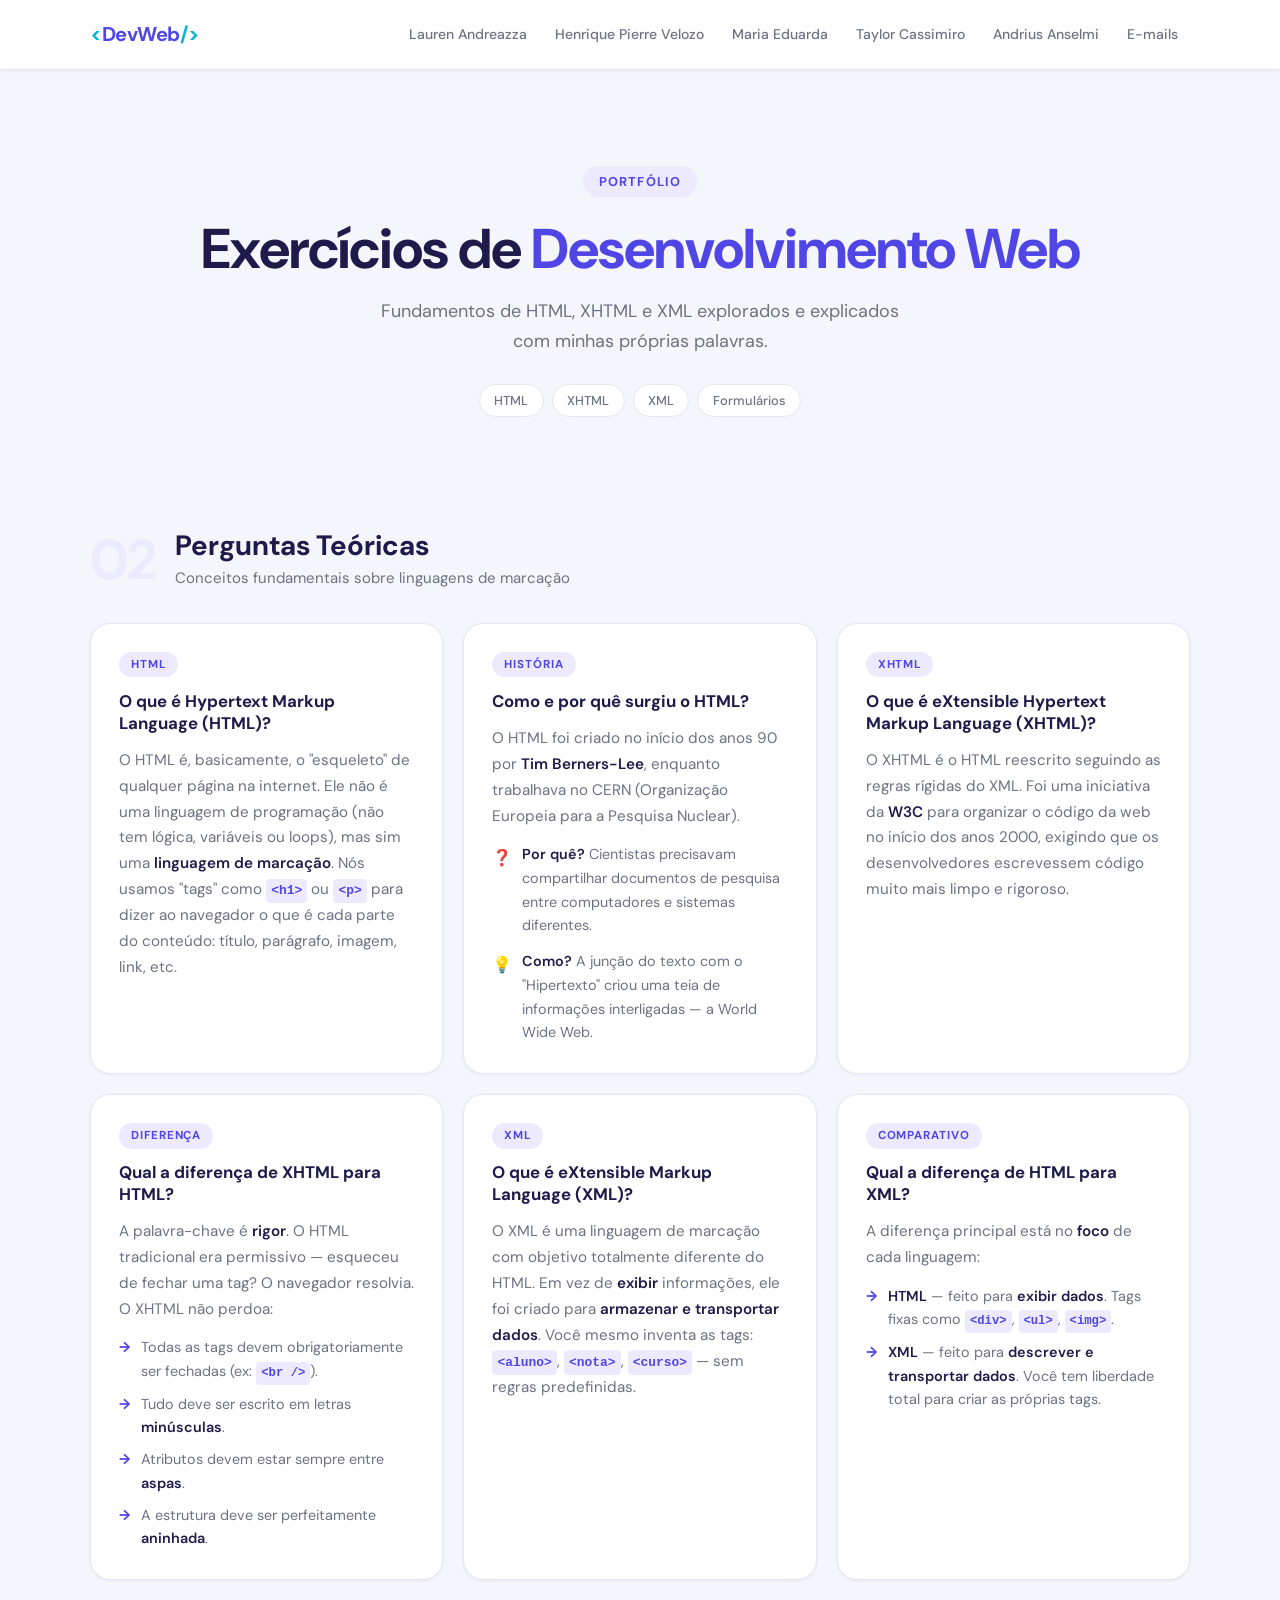
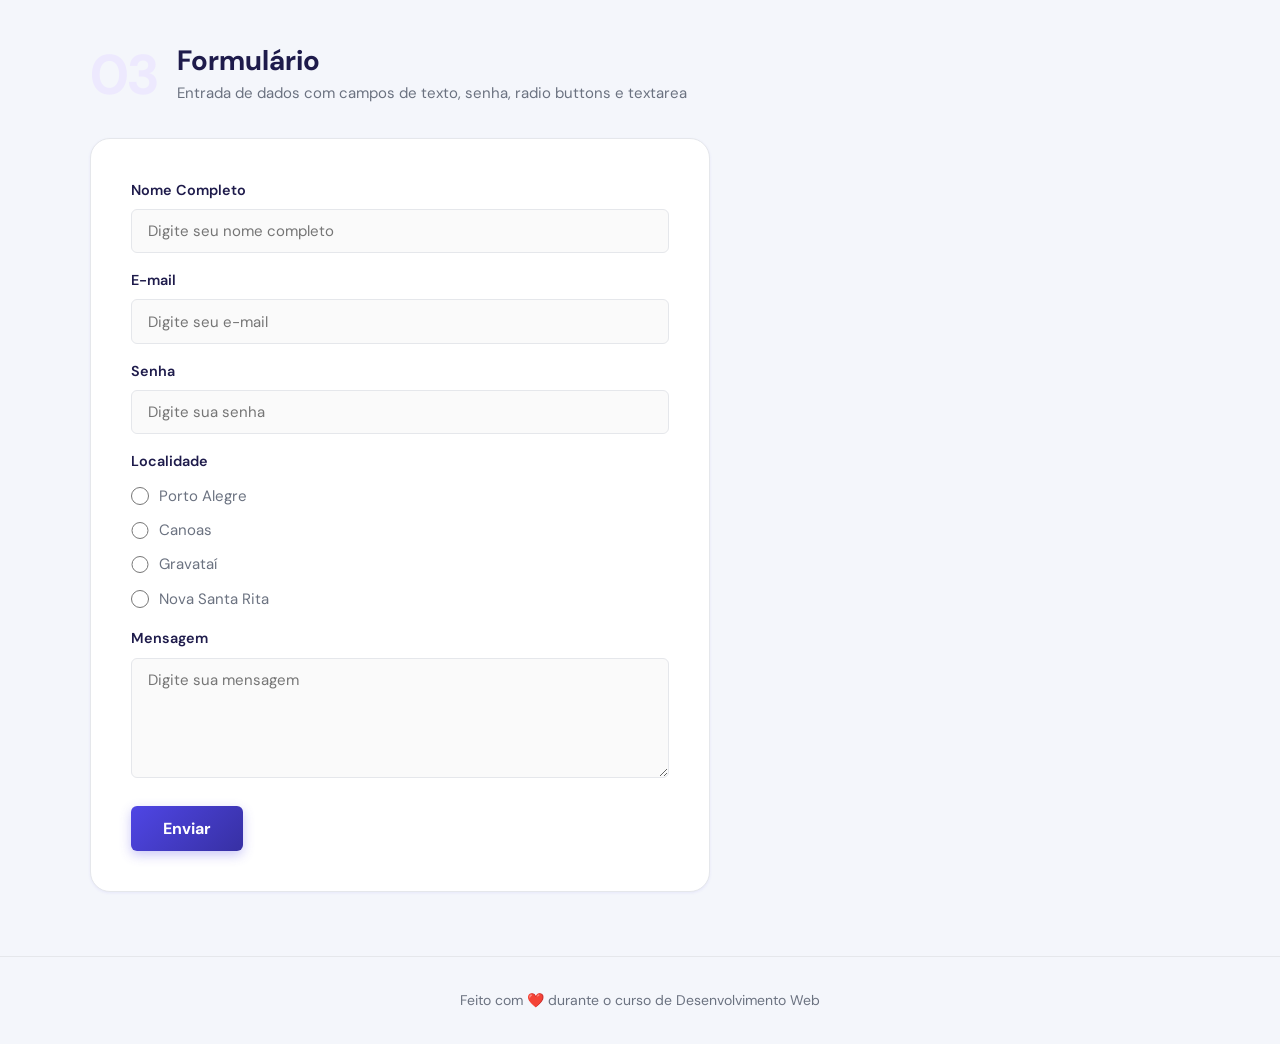
==== Page_Portifolio/index.html @ 1e9bf34a "Update" ====
<!--
    =============================================
    Boa noite, Professor! Este é meu HTML.
    Pedi para a IA resumir o funcionamento de cada TAG para facilitar a leitura
    Qualquer dúvida estou a disposição. Ass: Lauren Andreazza
    =============================================
-->

<!DOCTYPE html>
<html lang="pt-br">

<head>
    <meta charset="UTF-8">
    <meta name="viewport" content="width=device-width, initial-scale=1.0">
    <title>Exercícios Dev Web</title>
    <meta name="description" content="Portfólio de exercícios de Desenvolvimento Web.">
    <link rel="stylesheet" href="css/style.css">
</head>

<body>
    <header class="header-outer">
        <div class="header-inner responsive-wrapper">
            <a href="#" class="header-logo">
                <span class="logo-bracket">&lt;</span>DevWeb<span class="logo-bracket">/&gt;</span>
            </a>
            <nav class="header-navigation">
                <ol>
                    <li><a href="https://www.linkedin.com/in/lauren-andreazza/?originalSubdomain=br">Lauren
                            Andreazza</a></li>
                    <li><a href="https://pierrevelozo.com/">Henrique Pierre Velozo</a></li>
                    <li><a href="https://www.linkedin.com/in/eduarda-palmeiro-bruck-da-silva-023674389/">Maria
                            Eduarda</a></li>
                    <li><a href="https://www.linkedin.com/in/taylor-cassimiro/">Taylor Cassimiro</a></li>
                    <li><a href="https://www.linkedin.com/in/andrius-anselmi/">Andrius Anselmi</a></li>
                    <li><a href="E-mails.html">E-mails</a></li>
                </ol>
            </nav>
        </div>
    </header>

    <main class="responsive-wrapper">

        <section class="hero">
            <div class="hero-badge">Portfólio</div>
            <h1 class="hero-title">Exercícios de <span class="highlight">Desenvolvimento Web</span></h1>
            <p class="hero-subtitle">Fundamentos de HTML, XHTML e XML explorados e explicados com minhas próprias
                palavras.</p>
            <div class="hero-chips">
                <span class="chip">HTML</span>
                <span class="chip">XHTML</span>
                <span class="chip">XML</span>
                <span class="chip">Formulários</span>
            </div>
        </section>

        <section class="exercise-block" id="exercicio-2">
            <header class="exercise-header">
                <span class="exercise-number">02</span>
                <div>
                    <h2 class="exercise-title">Perguntas Teóricas</h2>
                    <p class="exercise-desc">Conceitos fundamentais sobre linguagens de marcação</p>
                </div>
            </header>

            <div class="cards-grid">

                <article class="card">
                    <div class="card-tag">HTML</div>
                    <h3>O que é Hypertext Markup Language (HTML)?</h3>
                    <p>O HTML é, basicamente, o "esqueleto" de qualquer página na internet. Ele não é uma linguagem de
                        programação (não tem lógica, variáveis ou loops), mas sim uma <strong>linguagem de
                            marcação</strong>.
                        Nós usamos "tags" como <code>&lt;h1&gt;</code> ou <code>&lt;p&gt;</code> para dizer ao navegador
                        o que é cada parte do conteúdo: título, parágrafo, imagem, link, etc.</p>
                </article>

                <article class="card">
                    <div class="card-tag">História</div>
                    <h3>Como e por quê surgiu o HTML?</h3>
                    <p>O HTML foi criado no início dos anos 90 por <strong>Tim Berners-Lee</strong>, enquanto trabalhava
                        no CERN (Organização Europeia para a Pesquisa Nuclear).</p>
                    <div class="card-list">
                        <div class="card-list-item">
                            <span class="list-icon">❓</span>
                            <span><strong>Por quê?</strong> Cientistas precisavam compartilhar documentos de pesquisa
                                entre computadores e sistemas diferentes.</span>
                        </div>
                        <div class="card-list-item">
                            <span class="list-icon">💡</span>
                            <span><strong>Como?</strong> A junção do texto com o "Hipertexto" criou uma teia de
                                informações interligadas — a World Wide Web.</span>
                        </div>
                    </div>
                </article>

                <article class="card">
                    <div class="card-tag">XHTML</div>
                    <h3>O que é eXtensible Hypertext Markup Language (XHTML)?</h3>
                    <p>O XHTML é o HTML reescrito seguindo as regras rígidas do XML. Foi uma iniciativa da
                        <strong>W3C</strong>
                        para organizar o código da web no início dos anos 2000, exigindo que os desenvolvedores
                        escrevessem código muito mais limpo e rigoroso.
                    </p>
                </article>

                <article class="card">
                    <div class="card-tag">Diferença</div>
                    <h3>Qual a diferença de XHTML para HTML?</h3>
                    <p>A palavra-chave é <strong>rigor</strong>. O HTML tradicional era permissivo — esqueceu de fechar
                        uma tag? O navegador resolvia. O XHTML não perdoa:</p>
                    <ul class="styled-list">
                        <li>Todas as tags devem obrigatoriamente ser fechadas (ex: <code>&lt;br /&gt;</code>).</li>
                        <li>Tudo deve ser escrito em letras <strong>minúsculas</strong>.</li>
                        <li>Atributos devem estar sempre entre <strong>aspas</strong>.</li>
                        <li>A estrutura deve ser perfeitamente <strong>aninhada</strong>.</li>
                    </ul>
                </article>

                <article class="card">
                    <div class="card-tag">XML</div>
                    <h3>O que é eXtensible Markup Language (XML)?</h3>
                    <p>O XML é uma linguagem de marcação com objetivo totalmente diferente do HTML. Em vez de
                        <strong>exibir</strong> informações, ele foi criado para <strong>armazenar e transportar
                            dados</strong>.
                        Você mesmo inventa as tags: <code>&lt;aluno&gt;</code>, <code>&lt;nota&gt;</code>,
                        <code>&lt;curso&gt;</code> — sem regras predefinidas.
                    </p>
                </article>

                <article class="card">
                    <div class="card-tag">Comparativo</div>
                    <h3>Qual a diferença de HTML para XML?</h3>
                    <p>A diferença principal está no <strong>foco</strong> de cada linguagem:</p>
                    <ul class="styled-list">
                        <li><strong>HTML</strong> — feito para <strong>exibir dados</strong>. Tags fixas como
                            <code>&lt;div&gt;</code>, <code>&lt;ul&gt;</code>, <code>&lt;img&gt;</code>.
                        </li>
                        <li><strong>XML</strong> — feito para <strong>descrever e transportar dados</strong>. Você
                            tem liberdade total para criar as próprias tags.</li>
                    </ul>
                </article>

            </div>
        </section>

        <section class="exercise-block" id="exercicio-3">
            <header class="exercise-header">
                <span class="exercise-number">03</span>
                <div>
                    <h2 class="exercise-title">Formulário</h2>
                    <p class="exercise-desc">Entrada de dados com campos de texto, senha, radio buttons e textarea</p>
                </div>
            </header>

            <form method="post" action="https://elgio.prof.nom.br/web/le/">
                <div class="form-group">
                    <label for="nome">Nome Completo</label>
                    <input type="text" id="nome" name="nome" placeholder="Digite seu nome completo">
                </div>
                <div class="form-group">
                    <label for="email">E-mail</label>
                    <input type="email" id="email" name="email" placeholder="Digite seu e-mail">
                </div>
                <div class="form-group">
                    <label for="senha">Senha</label>
                    <input type="password" id="senha" name="senha" placeholder="Digite sua senha">
                </div>

                <div class="form-group">
                    <p class="radio-title">Localidade</p>
                    <div class="radio-group">
                        <div class="radio-option">
                            <input type="radio" id="poa" name="localidade" value="Porto Alegre">
                            <label for="poa">Porto Alegre</label>
                        </div>
                        <div class="radio-option">
                            <input type="radio" id="canoas" name="localidade" value="Canoas">
                            <label for="canoas">Canoas</label>
                        </div>
                        <div class="radio-option">
                            <input type="radio" id="gravatai" name="localidade" value="Gravataí">
                            <label for="gravatai">Gravataí</label>
                        </div>
                        <div class="radio-option">
                            <input type="radio" id="Nova_Santa_Rita" name="localidade" value="Nova Santa Rita">
                            <label for="Nova_Santa_Rita">Nova Santa Rita</label>
                        </div>
                    </div>
                </div>

                <div class="form-group">
                    <label for="mensagem">Mensagem</label>
                    <textarea id="mensagem" name="mensagem" rows="4" cols="50"
                        placeholder="Digite sua mensagem"></textarea>
                </div>

                <button type="submit">Enviar</button>
            </form>
        </section>

    </main>

    <footer class="site-footer">
        <div class="responsive-wrapper">
            <p>Feito com ❤️ durante o curso de Desenvolvimento Web</p>
        </div>
    </footer>

</body>

</html>
---- Page_Portifolio/css/style.css ----
/* =============================================
    Boa noite, Professor! Este é meu CSS.
    Pedi para a IA resumir o funcionamento de cada TAG para facilitar a leitura
    Qualquer dúvida estou a disposição. Ass: Lauren Andreazza
   ============================================= */


/* Importa a fonte DM Sans do Google Fonts */
@import url("https://fonts.googleapis.com/css2?family=DM+Sans:ital,opsz,wght@0,9..40,400;0,9..40,500;0,9..40,700;1,9..40,400&display=swap");

/* =============================================
   RESET UNIVERSAL
   Aplica em todos os elementos (*), incluindo
   os pseudo-elementos ::before e ::after
   ============================================= */
*,
*::after,
*::before {
    box-sizing: border-box;
    /* padding e border não aumentam o tamanho do elemento */
    margin: 0;
    /* remove margens padrão do navegador */
    padding: 0;
    /* remove espaçamentos internos padrão do navegador */
}

/* =============================================
   MÉTODO DE VARIÁVEIS NO CSS
   Declaradas em :root, ficam disponíveis
   em todo o arquivo via var(--nome)
   ============================================= */
:root {
    --header-outer-height: 70px;
    /* altura total do header */
    --header-inner-height: 70px;
    /* altura do conteúdo interno do header */
    --header-height-difference: calc(var(--header-outer-height) - var(--header-inner-height));
    /* diferença calculada automaticamente */
    --header-bg: #ffffff;
    /* cor de fundo do header */

    /* Paleta de cores */
    --color-bg: #f4f6fb;
    /* cor de fundo da página (cinza azulado suave) */
    --color-surface: #ffffff;
    /* cor de fundo de cards e formulários */
    --color-primary: #4f46e5;
    /* roxo principal — usado em botões, links, destaques */
    --color-primary-light: #ede9fe;
    /* versão clara do roxo — usado em badges e fundos sutis */
    --color-primary-dark: #3730a3;
    /* versão escura do roxo — usado no gradiente do botão */
    --color-accent: #06b6d4;
    /* ciano — usado nos colchetes do logo e detalhes */
    --color-text: #1e1b4b;
    /* cor principal do texto (quase preto azulado) */
    --color-text-muted: #6b7280;
    /* cor de texto secundário (cinza) */
    --color-border: #e5e7eb;
    /* cor das bordas dos cards e inputs */
    --color-code-bg: #ede9fe;
    /* fundo do elemento <code> */
    --color-code-text: #4f46e5;
    /* cor do texto dentro do <code> */

    /* Sombras */
    --shadow-sm: 0 1px 3px rgba(79, 70, 229, 0.08);
    /* sombra leve (estado normal dos cards) */
    --shadow-md: 0 4px 16px rgba(79, 70, 229, 0.12);
    /* sombra média (hover dos cards) */
    --shadow-lg: 0 12px 40px rgba(79, 70, 229, 0.16);
    /* sombra forte (elementos em destaque) */

    /* Arredondamento */
    --radius-sm: 6px;
    /* bordas levemente arredondadas (inputs, botão) */
    --radius-md: 12px;
    /* arredondamento médio (cards menores) */
    --radius-lg: 20px;
    /* arredondamento grande (cards principais, form) */

    --transition: 0.25s ease;
    /* duração e curva padrão das animações */
}

/* =============================================
   HTML
   ============================================= */
html {
    scroll-behavior: smooth;
    /* faz a página rolar suavemente ao clicar em âncoras (#link) */
}

/* =============================================
   BODY — estilos base herdados por tudo
   ============================================= */
body {
    font-family: "DM Sans", sans-serif;
    /* aplica a fonte importada em todo o site */
    background-color: var(--color-bg);
    /* cor de fundo da página inteira */
    color: var(--color-text);
    /* cor padrão de todo texto */
    line-height: 1.65;
    /* espaçamento entre linhas (1.65× o tamanho da fonte) */
    -webkit-font-smoothing: antialiased;
    /* suaviza as bordas das letras no Mac/Safari */
}

/* =============================================
   CONTAINER CENTRALIZADO
   Usado no header e no main para limitar
   a largura e centralizar o conteúdo
   ============================================= */
.responsive-wrapper {
    width: 90%;
    /* ocupa 90% da largura — 5% de respiro em cada lado */
    max-width: 1100px;
    /* em telas grandes, para de crescer além de 1100px */
    margin-left: auto;
    /* centraliza horizontalmente (junto com margin-right: auto) */
    margin-right: auto;
    /* centraliza horizontalmente */
}

/* =============================================
   HEADER EXTERNO — barra de topo
   ============================================= */
.header-outer {
    height: var(--header-outer-height);
    /* altura definida pela variável */
    position: sticky;
    /* gruda no topo ao rolar a página */
    top: 0;
    /* posição onde ele para de rolar */
    z-index: 100;
    /* fica na frente de todos os outros elementos */
    display: flex;
    /* ativa flexbox para alinhar o conteúdo */
    align-items: center;
    /* centraliza verticalmente */
    background-color: rgba(255, 255, 255, 0.85);
    /* branco com 15% de transparência */
    backdrop-filter: blur(12px);
    /* desfoca o conteúdo atrás (efeito vidro fosco) */
    -webkit-backdrop-filter: blur(12px);
    /* mesma coisa — compatibilidade com Safari */
    border-bottom: 1px solid var(--color-border);
    /* linha sutil na base do header */
    box-shadow: var(--shadow-sm);
    /* sombra leve para separar do conteúdo */
}

/* =============================================
   HEADER INTERNO — alinha logo e nav
   ============================================= */
.header-inner {
    height: var(--header-inner-height);
    /* mesma altura do header externo */
    display: flex;
    /* ativa flexbox */
    align-items: center;
    /* alinha logo e nav verticalmente */
    justify-content: space-between;
    /* logo à esquerda, navegação à direita */
    gap: 1.5rem;
    /* espaço mínimo entre logo e nav */
}

/* =============================================
   LOGO
   ============================================= */
.header-logo {
    font-size: 1.25rem;
    /* tamanho do texto do logo */
    font-weight: 700;
    /* negrito forte */
    color: var(--color-primary);
    /* cor roxa principal */
    text-decoration: none;
    /* remove o sublinhado de link */
    letter-spacing: -0.5px;
    /* aperta levemente o espaçamento entre letras */
    flex-shrink: 0;
    /* impede o logo de encolher quando o espaço aperta */
}

.logo-bracket {
    color: var(--color-accent);
    /* os colchetes </ > ficam em ciano */
}

/* =============================================
   NAVEGAÇÃO DO HEADER
   ============================================= */
.header-navigation {
    display: flex;
    /* ativa flexbox */
    align-items: center;
    /* alinha verticalmente */
}

.header-navigation ol {
    display: flex;
    /* coloca os itens da lista em linha */
    flex-wrap: wrap;
    /* permite quebrar linha se não couber */
    list-style: none;
    /* remove os números da lista ordenada */
    gap: 0.25rem;
    /* pequeno espaço entre os itens */
}

.header-navigation a {
    display: none;
    /* escondido por padrão (telas pequenas) */
    font-size: 0.875rem;
    /* tamanho menor que o texto normal */
    font-weight: 500;
    /* peso médio */
    color: var(--color-text-muted);
    /* cinza — menos destaque que o logo */
    text-decoration: none;
    /* sem sublinhado */
    padding: 0.35rem 0.75rem;
    /* espaçamento interno (vertical horizontal) */
    border-radius: var(--radius-sm);
    /* bordas arredondadas ao hover */
    transition: background-color var(--transition), color var(--transition);
    /* anima cor e fundo */
}

/* Hover no link da navegação */
.header-navigation a:hover {
    background-color: var(--color-primary-light);
    /* fundo roxo claro ao passar o mouse */
    color: var(--color-primary);
    /* texto roxo ao passar o mouse */
}

/* Exibe os links apenas em telas com 800px ou mais */
@media (min-width: 800px) {
    .header-navigation a {
        display: inline-block;
        /* mostra o link em tela grande */
    }
}

/* =============================================
   MAIN
   ============================================= */
main {
    padding-top: 3rem;
    /* espaço do topo (abaixo do header) */
    padding-bottom: 4rem;
    /* espaço no final da página */
    display: flex;
    /* ativa flexbox */
    flex-direction: column;
    /* empilha as seções verticalmente */
    gap: 4rem;
    /* espaço entre hero, exercício 2 e exercício 3 */
}

/* =============================================
   HERO — seção de boas-vindas
   ============================================= */
.hero {
    text-align: center;
    /* centraliza todo o texto */
    padding: 3rem 1rem;
    /* espaçamento interno (vertical horizontal) */
}

.hero-badge {
    display: inline-block;
    /* não ocupa a linha toda — fica do tamanho do texto */
    background-color: var(--color-primary-light);
    /* fundo roxo claro */
    color: var(--color-primary);
    /* texto roxo */
    font-size: 0.8rem;
    /* texto pequeno */
    font-weight: 700;
    /* negrito */
    letter-spacing: 0.08em;
    /* espaçamento entre letras (efeito uppercase) */
    text-transform: uppercase;
    /* transforma o texto em maiúsculas */
    padding: 0.3rem 1rem;
    /* espaçamento interno */
    border-radius: 100px;
    /* deixa completamente oval (pílula) */
    margin-bottom: 1.25rem;
    /* espaço abaixo do badge */
}

.hero-title {
    font-size: clamp(2rem, 5vw, 3.5rem);
    /* responsivo: mín 2rem, cresce com a tela, máx 3.5rem */
    font-weight: 700;
    /* negrito forte */
    line-height: 1.15;
    /* linhas mais juntas para títulos grandes */
    letter-spacing: -1px;
    /* letras levemente mais juntas */
    margin-bottom: 1rem;
    /* espaço abaixo do título */
    color: var(--color-text);
    /* cor principal do texto */
}

.hero-title .highlight {
    color: var(--color-primary);
    /* palavra em destaque fica roxa */
    position: relative;
    /* base para possíveis pseudo-elementos futuros */
}

.hero-subtitle {
    font-size: 1.125rem;
    /* um pouco maior que o texto normal */
    color: var(--color-text-muted);
    /* cinza — texto menos importante */
    max-width: 520px;
    /* limita a largura para não ficar muito longo */
    margin: 0 auto 1.75rem;
    /* centraliza e adiciona espaço abaixo */
}

.hero-chips {
    display: flex;
    /* coloca os chips em linha */
    justify-content: center;
    /* centraliza horizontalmente */
    flex-wrap: wrap;
    /* quebra linha se não couber */
    gap: 0.5rem;
    /* espaço entre os chips */
}

.chip {
    background-color: var(--color-surface);
    /* fundo branco */
    border: 1px solid var(--color-border);
    /* borda cinza sutil */
    color: var(--color-text-muted);
    /* texto cinza */
    font-size: 0.8rem;
    /* texto pequeno */
    font-weight: 500;
    /* peso médio */
    padding: 0.3rem 0.9rem;
    /* espaçamento interno */
    border-radius: 100px;
    /* formato oval (pílula) */
}

/* =============================================
   BLOCO DE EXERCÍCIO
   ============================================= */
.exercise-block {
    display: flex;
    /* ativa flexbox */
    flex-direction: column;
    /* empilha header e cards verticalmente */
    gap: 2rem;
    /* espaço entre o cabeçalho e os cards */
}

.exercise-header {
    display: flex;
    /* coloca número e texto lado a lado */
    align-items: center;
    /* alinha verticalmente */
    gap: 1.25rem;
    /* espaço entre o número e o texto */
}

.exercise-number {
    font-size: 3.5rem;
    /* número grande decorativo */
    font-weight: 700;
    /* negrito */
    line-height: 1;
    /* sem espaçamento extra de linha */
    color: var(--color-primary-light);
    /* roxo bem claro — decorativo, não chama atenção */
    letter-spacing: -2px;
    /* letras bem juntas para números grandes */
    flex-shrink: 0;
    /* não deixa o número encolher */
    user-select: none;
    /* impede o usuário de selecionar o número com o mouse */
}

.exercise-title {
    font-size: 1.75rem;
    /* tamanho do título do exercício */
    font-weight: 700;
    /* negrito */
    color: var(--color-text);
    /* cor principal */
    line-height: 1.2;
    /* espaçamento de linha compacto */
}

.exercise-desc {
    font-size: 0.9375rem;
    /* um pouco menor que o texto normal */
    color: var(--color-text-muted);
    /* cinza — texto secundário */
    margin-top: 0.2rem;
    /* pequeno espaço acima */
}

/* =============================================
   GRADE DE CARDS — CSS Grid
   ============================================= */
.cards-grid {
    display: grid;
    /* ativa o CSS Grid */
    grid-template-columns: repeat(auto-fill, minmax(320px, 1fr));
    /* auto-fill = cria quantas colunas couberem na tela          */
    /* minmax(320px, 1fr) = cada coluna tem no mínimo 320px       */
    /*   e divide o espaço restante igualmente (1fr)              */
    /* Resultado: 3 colunas em tela grande, 2 em média, 1 em móvel */
    gap: 1.25rem;
    /* espaço entre todos os cards (horizontal e vertical) */
}

/* =============================================
   CARD
   ============================================= */
.card {
    background-color: var(--color-surface);
    /* fundo branco */
    border: 1px solid var(--color-border);
    /* borda cinza sutil */
    border-radius: var(--radius-lg);
    /* cantos bem arredondados */
    padding: 1.75rem;
    /* espaçamento interno */
    display: flex;
    /* ativa flexbox para o conteúdo interno */
    flex-direction: column;
    /* empilha tag, título, texto, lista */
    gap: 0.85rem;
    /* espaço entre os elementos do card */
    box-shadow: var(--shadow-sm);
    /* sombra leve no estado normal */
    transition: box-shadow var(--transition), transform var(--transition);
    /* prepara a animação do hover */
}

/* Animação ao passar o mouse no card */
.card:hover {
    box-shadow: var(--shadow-md);
    /* sombra mais intensa — sensação de elevação */
    transform: translateY(-3px);
    /* move o card 3px para cima */
}

/* Variação de card que ocupa a linha toda no grid */
.card--wide {
    grid-column: 1 / -1;
    /* começa na coluna 1 e vai até o final (-1) */
}

/* Badge colorida no topo do card */
.card-tag {
    display: inline-block;
    /* só ocupa o espaço do texto */
    align-self: flex-start;
    /* não estica para a largura do card */
    background-color: var(--color-primary-light);
    /* fundo roxo claro */
    color: var(--color-primary);
    /* texto roxo */
    font-size: 0.72rem;
    /* texto bem pequeno */
    font-weight: 700;
    /* negrito */
    text-transform: uppercase;
    /* maiúsculas */
    letter-spacing: 0.08em;
    /* espaçamento entre letras */
    padding: 0.2rem 0.75rem;
    /* espaçamento interno compacto */
    border-radius: 100px;
    /* formato oval */
}

.card h3 {
    font-size: 1.05rem;
    /* tamanho do título do card */
    font-weight: 700;
    /* negrito */
    color: var(--color-text);
    /* cor principal (quase preto) */
    line-height: 1.3;
    /* espaçamento de linha */
}

.card p {
    font-size: 0.95rem;
    /* texto levemente menor */
    color: var(--color-text-muted);
    /* cinza — texto secundário */
    line-height: 1.7;
    /* espaçamento amplo para leitura confortável */
}

.card strong {
    color: var(--color-text);
    /* <strong> dentro do card fica na cor principal (não cinza) */
    font-weight: 600;
    /* peso meio-negrito */
}

/* Lista de itens dentro de cards (estilo ícone + texto) */
.card-list {
    display: flex;
    /* ativa flexbox */
    flex-direction: column;
    /* empilha os itens */
    gap: 0.75rem;
    /* espaço entre cada item */
}

.card-list-item {
    display: flex;
    /* ícone e texto lado a lado */
    align-items: flex-start;
    /* alinha pelo topo (para textos longos) */
    gap: 0.6rem;
    /* espaço entre ícone e texto */
    font-size: 0.9rem;
    /* texto um pouco menor */
    color: var(--color-text-muted);
    /* cinza */
}

.list-icon {
    font-size: 1rem;
    /* tamanho do emoji/ícone */
    flex-shrink: 0;
    /* o ícone não encolhe se o texto for longo */
    margin-top: 0.1rem;
    /* pequeno ajuste para alinhar com o texto */
}

/* Lista com setas (substitui os pontos da <ul> padrão) */
.styled-list {
    list-style: none;
    /* remove os pontos padrão da lista */
    display: flex;
    /* ativa flexbox */
    flex-direction: column;
    /* empilha os itens */
    gap: 0.5rem;
    /* espaço entre os itens */
    padding-left: 0;
    /* remove o recuo padrão da lista */
}

.styled-list li {
    font-size: 0.9rem;
    /* texto levemente menor */
    color: var(--color-text-muted);
    /* cinza */
    padding-left: 1.4rem;
    /* abre espaço para a seta no lado esquerdo */
    position: relative;
    /* contexto de posicionamento para o ::before */
}

/* Seta antes de cada item da lista (pseudo-elemento) */
.styled-list li::before {
    content: "→";
    /* insere a seta sem precisar escrever no HTML */
    position: absolute;
    /* posicionado em relação ao <li> */
    left: 0;
    /* fica na borda esquerda do <li> */
    color: var(--color-primary);
    /* seta em roxo */
    font-weight: 700;
    /* seta em negrito */
}

/* =============================================
   COMPARATIVO (usado apenas se card--wide ativo)
   ============================================= */
.comparison {
    display: flex;
    /* coloca os dois lados lado a lado */
    flex-wrap: wrap;
    /* quebra linha em telas pequenas */
    align-items: center;
    /* alinha verticalmente com o "VS" */
    gap: 1rem;
    /* espaço entre os elementos */
    margin-top: 0.5rem;
    /* pequeno espaço acima */
}

.comparison-item {
    flex: 1;
    /* cada item ocupa metade do espaço disponível */
    min-width: 220px;
    /* mínimo para não ficar espremido */
    padding: 1.25rem;
    /* espaçamento interno */
    border-radius: var(--radius-md);
    /* cantos arredondados */
    border: 1px solid var(--color-border);
    /* borda cinza sutil */
    display: flex;
    /* ativa flexbox interno */
    flex-direction: column;
    /* empilha label e texto */
    gap: 0.6rem;
    /* espaço entre elementos */
}

.comparison-item--html {
    border-left: 4px solid var(--color-primary);
    /* barra roxa à esquerda */
    background-color: #fafafe;
    /* fundo levemente azulado */
}

.comparison-item--xml {
    border-left: 4px solid var(--color-accent);
    /* barra ciana à esquerda */
    background-color: #f0fbfd;
    /* fundo levemente ciano */
}

.comparison-label {
    font-size: 0.75rem;
    /* label pequeno */
    font-weight: 700;
    /* negrito */
    text-transform: uppercase;
    /* maiúsculas */
    letter-spacing: 0.08em;
    /* espaçamento entre letras */
    color: var(--color-primary);
    /* roxo */
}

.comparison-item--xml .comparison-label {
    color: var(--color-accent);
    /* overwrite: label do XML fica ciano */
}

.comparison-divider {
    font-weight: 700;
    /* negrito */
    font-size: 0.85rem;
    /* tamanho do "VS" */
    color: var(--color-text-muted);
    /* cinza */
    text-align: center;
    /* centraliza */
    flex-shrink: 0;
    /* não encolhe */
}

/* =============================================
   ELEMENTO <code>
   ============================================= */
code {
    display: inline-block;
    /* não ocupa linha toda */
    font-family: "Courier New", Courier, monospace;
    /* fonte monoespaçada (padrão para código) */
    font-size: 0.85em;
    /* menor que o texto ao redor */
    background-color: var(--color-code-bg);
    /* fundo roxo claro */
    color: var(--color-code-text);
    /* texto roxo */
    padding: 0.1em 0.4em;
    /* espaçamento interno compacto */
    border-radius: 4px;
    /* leve arredondamento */
    font-weight: 600;
    /* levemente negrito */
}

/* =============================================
   FORMULÁRIO
   ============================================= */
form {
    background-color: var(--color-surface);
    /* fundo branco */
    border: 1px solid var(--color-border);
    /* borda cinza */
    border-radius: var(--radius-lg);
    /* cantos bem arredondados */
    padding: 2.5rem;
    /* espaçamento interno generoso */
    box-shadow: var(--shadow-sm);
    /* sombra leve */
    display: flex;
    /* ativa flexbox */
    flex-direction: column;
    /* empilha os campos */
    gap: 0.25rem;
    /* pequeno espaço entre os campos */
    max-width: 620px;
    /* limita a largura do formulário */
}

.form-group {
    display: flex;
    /* ativa flexbox */
    flex-direction: column;
    /* label acima, input abaixo */
    gap: 0.4rem;
    /* espaço entre label e input */
    margin-bottom: 0.75rem;
    /* espaço abaixo de cada grupo */
}

form label {
    font-weight: 600;
    /* label em semi-negrito */
    font-size: 0.9rem;
    /* levemente menor que o texto normal */
    color: var(--color-text);
    /* cor principal */
}

/* Aplica estilo em inputs de texto, email e senha — exclui radio e checkbox */
form input:not([type="radio"]):not([type="checkbox"]),
form textarea {
    width: 100%;
    /* ocupa toda a largura do form */
    padding: 0.7rem 1rem;
    /* espaçamento interno (vertical horizontal) */
    border: 1.5px solid var(--color-border);
    /* borda cinza um pouco mais grossa */
    border-radius: var(--radius-sm);
    /* leve arredondamento */
    font-family: inherit;
    /* herda a fonte do body (DM Sans) */
    font-size: 0.9375rem;
    /* tamanho confortável para digitação */
    background-color: #fafafa;
    /* fundo levemente cinza (diferente do branco puro) */
    color: var(--color-text);
    /* cor do texto digitado */
    transition: border-color var(--transition), box-shadow var(--transition);
    /* prepara animação do focus */
}

/* Estado de foco (quando o usuário clica no campo) */
form input:not([type="radio"]):not([type="checkbox"]):focus,
form textarea:focus {
    outline: none;
    /* remove o contorno padrão do navegador */
    border-color: var(--color-primary);
    /* borda fica roxa */
    background-color: #fff;
    /* fundo fica branco puro */
    box-shadow: 0 0 0 3px rgba(79, 70, 229, 0.12);
    /* halo roxo translúcido ao redor */
}

form textarea {
    resize: vertical;
    /* permite redimensionar apenas verticalmente */
    min-height: 120px;
    /* altura mínima da textarea */
}

/* Botão Enviar */
form button[type="submit"] {
    align-self: flex-start;
    /* não ocupa a largura toda — fica do tamanho do texto */
    margin-top: 0.75rem;
    /* espaço acima do botão */
    background: linear-gradient(135deg, var(--color-primary), var(--color-primary-dark));
    /* gradiente diagonal roxo */
    color: #fff;
    /* texto branco */
    font-family: inherit;
    /* herda a fonte DM Sans */
    font-weight: 700;
    /* negrito */
    font-size: 1rem;
    /* tamanho normal */
    padding: 0.75rem 2rem;
    /* espaçamento interno generoso */
    border: none;
    /* remove a borda padrão do botão */
    border-radius: var(--radius-sm);
    /* leve arredondamento */
    cursor: pointer;
    /* muda o cursor para "mãozinha" */
    transition: opacity var(--transition), transform var(--transition);
    /* prepara hover */
    box-shadow: 0 4px 12px rgba(79, 70, 229, 0.3);
    /* sombra colorida embaixo do botão */
}

/* Hover no botão */
form button[type="submit"]:hover {
    opacity: 0.9;
    /* levemente transparente */
    transform: translateY(-2px);
    /* sobe 2px */
}

/* =============================================
   RADIO BUTTONS
   ============================================= */
.radio-title {
    font-weight: 600;
    /* semi-negrito */
    font-size: 0.9rem;
    /* tamanho igual ao label */
    color: var(--color-text);
    /* cor principal */
    margin-bottom: 0.2rem;
    /* pequeno espaço abaixo do título */
}

.radio-group {
    display: flex;
    /* ativa flexbox */
    flex-direction: column;
    /* empilha as opções */
    gap: 0.6rem;
    /* espaço entre cada opção */
}

.radio-option {
    display: flex;
    /* coloca o círculo e o label lado a lado */
    align-items: center;
    /* alinha verticalmente */
    gap: 0.625rem;
    /* espaço entre o círculo e o texto */
}

.radio-option input[type="radio"] {
    width: 1.1rem;
    /* largura do círculo */
    height: 1.1rem;
    /* altura do círculo */
    margin: 0;
    /* remove margem padrão */
    cursor: pointer;
    /* cursor mãozinha */
    accent-color: var(--color-primary);
    /* cor do círculo quando selecionado */
    flex-shrink: 0;
    /* não encolhe */
}

.radio-option label {
    margin: 0;
    /* remove margem padrão */
    font-weight: 400;
    /* peso normal (não negrito) */
    font-size: 0.9375rem;
    /* tamanho confortável */
    cursor: pointer;
    /* cursor mãozinha (clicar no label também marca o radio) */
    color: var(--color-text-muted);
    /* cinza */
}

/* =============================================
   LISTA DE E-MAILS (E-mails.html)
   ============================================= */
.email-list {
    list-style: none;
    /* remove os números da lista */
    padding: 0;
    /* remove recuo padrão */
}

.email-list li {
    margin-bottom: 0.5rem;
    /* espaço entre cada e-mail */
}

.email-list a {
    color: var(--color-primary);
    /* link roxo */
    text-decoration: none;
    /* sem sublinhado */
    font-weight: 500;
    /* peso médio */
}

.email-list a:hover {
    text-decoration: underline;
    /* sublinhado ao passar o mouse */
}

/* =============================================
   FOOTER
   ============================================= */
.site-footer {
    border-top: 1px solid var(--color-border);
    /* linha sutil no topo do footer */
    padding: 2rem 0;
    /* espaçamento vertical */
    text-align: center;
    /* texto centralizado */
    color: var(--color-text-muted);
    /* cinza */
    font-size: 0.875rem;
    /* texto pequeno */
}

.site-footer strong {
    color: var(--color-text);
    /* nome em negrito fica na cor principal (não cinza) */
}

/* =============================================
   WIDGET (mantido para compatibilidade)
   ============================================= */
.widget {
    width: 100%;
    /* ocupa toda a largura disponível */
    max-width: 600px;
    /* limita a largura */
    border-radius: var(--radius-md);
    /* cantos arredondados */
    box-shadow: var(--shadow-md);
    /* sombra média */
    background-color: var(--color-surface);
    /* fundo branco */
    padding: 2.5rem;
    /* espaçamento interno */
    margin-left: auto;
    /* centraliza */
    margin-right: auto;
    /* centraliza */
    margin-bottom: 2rem;
    /* espaço abaixo */
    font-size: 1.125rem;
    /* texto um pouco maior */
}

/* Adiciona espaço entre todos os filhos diretos do widget, exceto o primeiro */
.widget>*+* {
    margin-top: 1.25em;
    /* espaço acima de cada filho (exceto o primeiro) */
}

.widget h2 {
    font-size: 1.5rem;
    /* título do widget */
    font-weight: 700;
    /* negrito */
    line-height: 1.25;
    /* espaçamento de linha compacto */
}

.widget strong {
    font-weight: 700;
    /* negrito forte */
}
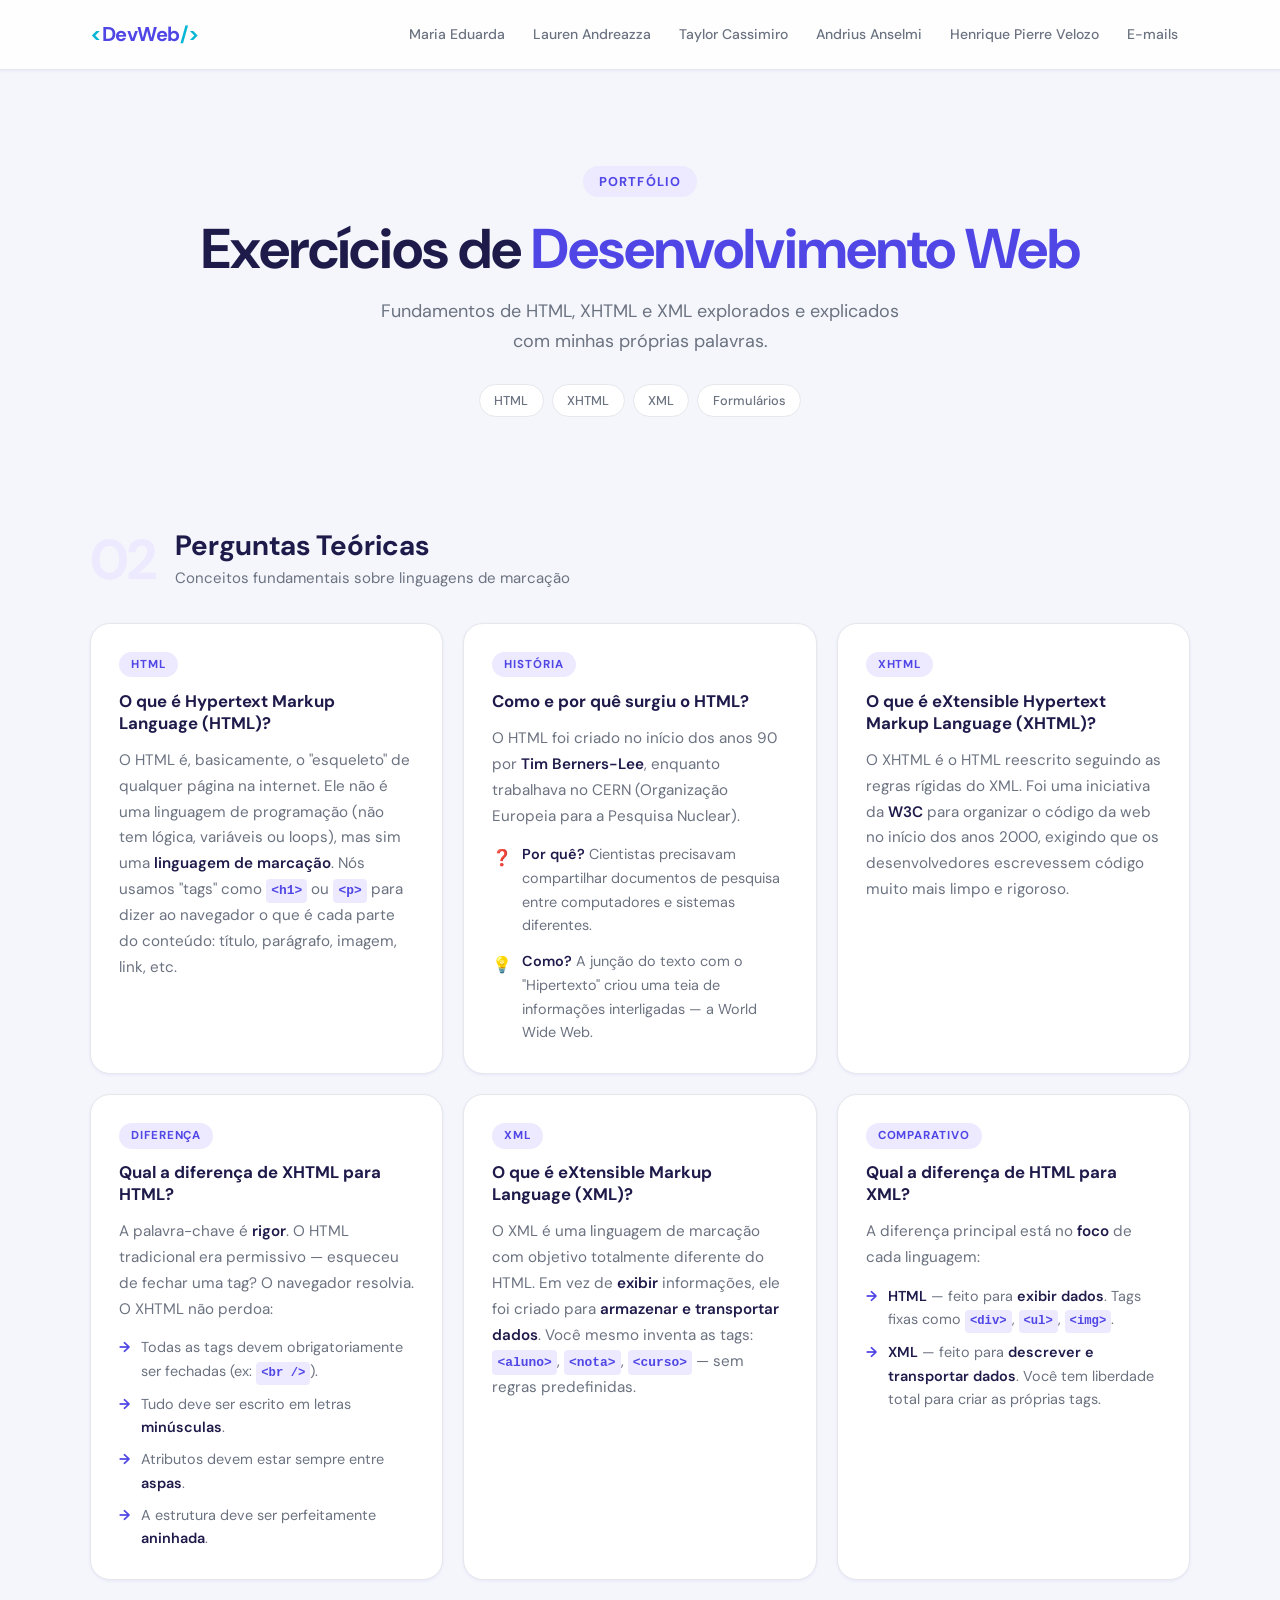
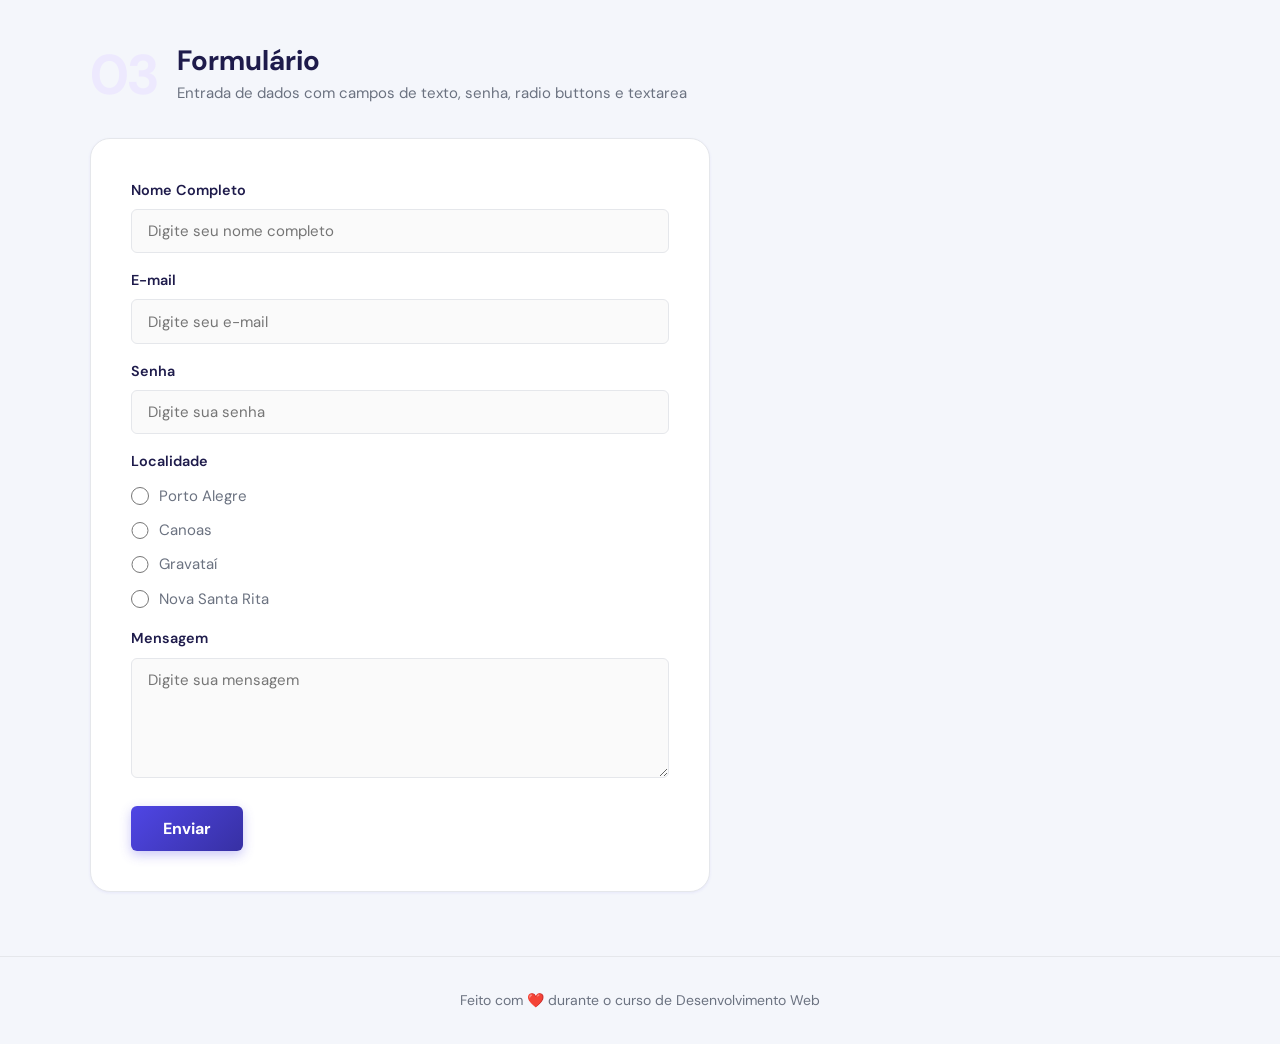
==== commit a9f7bb5a: "Update" ====
--- a/Page_Portifolio/index.html
+++ b/Page_Portifolio/index.html
@@ -152,7 +152,7 @@
                 </div>
             </header>
 
-            <form method="post" action="https://elgio.prof.nom.br/web/le/">
+            <form id="formulario" method="post" action="https://elgio.prof.nom.br/web/le/" onsubmit="validaDados()">
                 <div class="form-group">
                     <label for="nome">Nome Completo</label>
                     <input type="text" id="nome" name="nome" placeholder="Digite seu nome completo">
@@ -206,6 +206,7 @@
         </div>
     </footer>
 
+    <script src="js/script.js"></script>
 </body>
 
 </html>
--- a/Page_Portifolio/css/style.css
+++ b/Page_Portifolio/css/style.css
@@ -1,973 +1,917 @@
-/* =============================================
-    Boa noite, Professor! Este é meu CSS.
-    Pedi para a IA resumir o funcionamento de cada TAG para facilitar a leitura
-    Qualquer dúvida estou a disposição. Ass: Lauren Andreazza
-   ============================================= */
-
-
-/* Importa a fonte DM Sans do Google Fonts */
 @import url("https://fonts.googleapis.com/css2?family=DM+Sans:ital,opsz,wght@0,9..40,400;0,9..40,500;0,9..40,700;1,9..40,400&display=swap");
 
-/* =============================================
-   RESET UNIVERSAL
-   Aplica em todos os elementos (*), incluindo
-   os pseudo-elementos ::before e ::after
-   ============================================= */
+
 *,
 *::after,
 *::before {
     box-sizing: border-box;
-    /* padding e border não aumentam o tamanho do elemento */
+
     margin: 0;
-    /* remove margens padrão do navegador */
+
     padding: 0;
-    /* remove espaçamentos internos padrão do navegador */
-}
-
-/* =============================================
-   MÉTODO DE VARIÁVEIS NO CSS
-   Declaradas em :root, ficam disponíveis
-   em todo o arquivo via var(--nome)
-   ============================================= */
+
+}
+
+
 :root {
     --header-outer-height: 70px;
-    /* altura total do header */
+
     --header-inner-height: 70px;
-    /* altura do conteúdo interno do header */
+
     --header-height-difference: calc(var(--header-outer-height) - var(--header-inner-height));
-    /* diferença calculada automaticamente */
+
     --header-bg: #ffffff;
-    /* cor de fundo do header */
-
-    /* Paleta de cores */
+
+
+
     --color-bg: #f4f6fb;
-    /* cor de fundo da página (cinza azulado suave) */
+
     --color-surface: #ffffff;
-    /* cor de fundo de cards e formulários */
+
     --color-primary: #4f46e5;
-    /* roxo principal — usado em botões, links, destaques */
+
     --color-primary-light: #ede9fe;
-    /* versão clara do roxo — usado em badges e fundos sutis */
+
     --color-primary-dark: #3730a3;
-    /* versão escura do roxo — usado no gradiente do botão */
+
     --color-accent: #06b6d4;
-    /* ciano — usado nos colchetes do logo e detalhes */
+
     --color-text: #1e1b4b;
-    /* cor principal do texto (quase preto azulado) */
+
     --color-text-muted: #6b7280;
-    /* cor de texto secundário (cinza) */
+
     --color-border: #e5e7eb;
-    /* cor das bordas dos cards e inputs */
+
     --color-code-bg: #ede9fe;
-    /* fundo do elemento <code> */
+
     --color-code-text: #4f46e5;
-    /* cor do texto dentro do <code> */
-
-    /* Sombras */
+
+
+
     --shadow-sm: 0 1px 3px rgba(79, 70, 229, 0.08);
-    /* sombra leve (estado normal dos cards) */
+
     --shadow-md: 0 4px 16px rgba(79, 70, 229, 0.12);
-    /* sombra média (hover dos cards) */
+
     --shadow-lg: 0 12px 40px rgba(79, 70, 229, 0.16);
-    /* sombra forte (elementos em destaque) */
-
-    /* Arredondamento */
+
+
+
     --radius-sm: 6px;
-    /* bordas levemente arredondadas (inputs, botão) */
+
     --radius-md: 12px;
-    /* arredondamento médio (cards menores) */
+
     --radius-lg: 20px;
-    /* arredondamento grande (cards principais, form) */
+
 
     --transition: 0.25s ease;
-    /* duração e curva padrão das animações */
-}
-
-/* =============================================
-   HTML
-   ============================================= */
+
+}
+
+
 html {
     scroll-behavior: smooth;
-    /* faz a página rolar suavemente ao clicar em âncoras (#link) */
-}
-
-/* =============================================
-   BODY — estilos base herdados por tudo
-   ============================================= */
+
+}
+
+
 body {
     font-family: "DM Sans", sans-serif;
-    /* aplica a fonte importada em todo o site */
+
     background-color: var(--color-bg);
-    /* cor de fundo da página inteira */
+
     color: var(--color-text);
-    /* cor padrão de todo texto */
+
     line-height: 1.65;
-    /* espaçamento entre linhas (1.65× o tamanho da fonte) */
+
     -webkit-font-smoothing: antialiased;
-    /* suaviza as bordas das letras no Mac/Safari */
-}
-
-/* =============================================
-   CONTAINER CENTRALIZADO
-   Usado no header e no main para limitar
-   a largura e centralizar o conteúdo
-   ============================================= */
+
+}
+
+
 .responsive-wrapper {
     width: 90%;
-    /* ocupa 90% da largura — 5% de respiro em cada lado */
+
     max-width: 1100px;
-    /* em telas grandes, para de crescer além de 1100px */
+
     margin-left: auto;
-    /* centraliza horizontalmente (junto com margin-right: auto) */
+
     margin-right: auto;
-    /* centraliza horizontalmente */
-}
-
-/* =============================================
-   HEADER EXTERNO — barra de topo
-   ============================================= */
+
+}
+
+
 .header-outer {
     height: var(--header-outer-height);
-    /* altura definida pela variável */
+
     position: sticky;
-    /* gruda no topo ao rolar a página */
+
     top: 0;
-    /* posição onde ele para de rolar */
+
     z-index: 100;
-    /* fica na frente de todos os outros elementos */
-    display: flex;
-    /* ativa flexbox para alinhar o conteúdo */
+
+    display: flex;
+
     align-items: center;
-    /* centraliza verticalmente */
+
     background-color: rgba(255, 255, 255, 0.85);
-    /* branco com 15% de transparência */
+
     backdrop-filter: blur(12px);
-    /* desfoca o conteúdo atrás (efeito vidro fosco) */
+
     -webkit-backdrop-filter: blur(12px);
-    /* mesma coisa — compatibilidade com Safari */
+
     border-bottom: 1px solid var(--color-border);
-    /* linha sutil na base do header */
+
     box-shadow: var(--shadow-sm);
-    /* sombra leve para separar do conteúdo */
-}
-
-/* =============================================
-   HEADER INTERNO — alinha logo e nav
-   ============================================= */
+
+}
+
+
 .header-inner {
     height: var(--header-inner-height);
-    /* mesma altura do header externo */
-    display: flex;
-    /* ativa flexbox */
+
+    display: flex;
+
     align-items: center;
-    /* alinha logo e nav verticalmente */
+
     justify-content: space-between;
-    /* logo à esquerda, navegação à direita */
+
     gap: 1.5rem;
-    /* espaço mínimo entre logo e nav */
-}
-
-/* =============================================
-   LOGO
-   ============================================= */
+
+}
+
+
 .header-logo {
     font-size: 1.25rem;
-    /* tamanho do texto do logo */
-    font-weight: 700;
-    /* negrito forte */
+
+    font-weight: 700;
+
     color: var(--color-primary);
-    /* cor roxa principal */
+
     text-decoration: none;
-    /* remove o sublinhado de link */
+
     letter-spacing: -0.5px;
-    /* aperta levemente o espaçamento entre letras */
+
     flex-shrink: 0;
-    /* impede o logo de encolher quando o espaço aperta */
+
 }
 
 .logo-bracket {
     color: var(--color-accent);
-    /* os colchetes </ > ficam em ciano */
-}
-
-/* =============================================
-   NAVEGAÇÃO DO HEADER
-   ============================================= */
+
+}
+
+
 .header-navigation {
     display: flex;
-    /* ativa flexbox */
+
     align-items: center;
-    /* alinha verticalmente */
+
 }
 
 .header-navigation ol {
     display: flex;
-    /* coloca os itens da lista em linha */
+
     flex-wrap: wrap;
-    /* permite quebrar linha se não couber */
+
     list-style: none;
-    /* remove os números da lista ordenada */
+
     gap: 0.25rem;
-    /* pequeno espaço entre os itens */
+
 }
 
 .header-navigation a {
     display: none;
-    /* escondido por padrão (telas pequenas) */
+
     font-size: 0.875rem;
-    /* tamanho menor que o texto normal */
+
     font-weight: 500;
-    /* peso médio */
+
     color: var(--color-text-muted);
-    /* cinza — menos destaque que o logo */
+
     text-decoration: none;
-    /* sem sublinhado */
+
     padding: 0.35rem 0.75rem;
-    /* espaçamento interno (vertical horizontal) */
+
     border-radius: var(--radius-sm);
-    /* bordas arredondadas ao hover */
+
     transition: background-color var(--transition), color var(--transition);
-    /* anima cor e fundo */
-}
-
-/* Hover no link da navegação */
+
+}
+
+
 .header-navigation a:hover {
     background-color: var(--color-primary-light);
-    /* fundo roxo claro ao passar o mouse */
+
     color: var(--color-primary);
-    /* texto roxo ao passar o mouse */
-}
-
-/* Exibe os links apenas em telas com 800px ou mais */
+
+}
+
+
 @media (min-width: 800px) {
     .header-navigation a {
         display: inline-block;
-        /* mostra o link em tela grande */
+
     }
 }
 
-/* =============================================
-   MAIN
-   ============================================= */
+
 main {
     padding-top: 3rem;
-    /* espaço do topo (abaixo do header) */
+
     padding-bottom: 4rem;
-    /* espaço no final da página */
-    display: flex;
-    /* ativa flexbox */
+
+    display: flex;
+
     flex-direction: column;
-    /* empilha as seções verticalmente */
+
     gap: 4rem;
-    /* espaço entre hero, exercício 2 e exercício 3 */
-}
-
-/* =============================================
-   HERO — seção de boas-vindas
-   ============================================= */
+
+}
+
+
 .hero {
     text-align: center;
-    /* centraliza todo o texto */
+
     padding: 3rem 1rem;
-    /* espaçamento interno (vertical horizontal) */
+
 }
 
 .hero-badge {
     display: inline-block;
-    /* não ocupa a linha toda — fica do tamanho do texto */
+
     background-color: var(--color-primary-light);
-    /* fundo roxo claro */
+
     color: var(--color-primary);
-    /* texto roxo */
+
     font-size: 0.8rem;
-    /* texto pequeno */
-    font-weight: 700;
-    /* negrito */
+
+    font-weight: 700;
+
     letter-spacing: 0.08em;
-    /* espaçamento entre letras (efeito uppercase) */
+
     text-transform: uppercase;
-    /* transforma o texto em maiúsculas */
+
     padding: 0.3rem 1rem;
-    /* espaçamento interno */
+
     border-radius: 100px;
-    /* deixa completamente oval (pílula) */
+
     margin-bottom: 1.25rem;
-    /* espaço abaixo do badge */
+
 }
 
 .hero-title {
     font-size: clamp(2rem, 5vw, 3.5rem);
-    /* responsivo: mín 2rem, cresce com a tela, máx 3.5rem */
-    font-weight: 700;
-    /* negrito forte */
+
+    font-weight: 700;
+
     line-height: 1.15;
-    /* linhas mais juntas para títulos grandes */
+
     letter-spacing: -1px;
-    /* letras levemente mais juntas */
+
     margin-bottom: 1rem;
-    /* espaço abaixo do título */
+
     color: var(--color-text);
-    /* cor principal do texto */
+
 }
 
 .hero-title .highlight {
     color: var(--color-primary);
-    /* palavra em destaque fica roxa */
+
     position: relative;
-    /* base para possíveis pseudo-elementos futuros */
+
 }
 
 .hero-subtitle {
     font-size: 1.125rem;
-    /* um pouco maior que o texto normal */
+
     color: var(--color-text-muted);
-    /* cinza — texto menos importante */
+
     max-width: 520px;
-    /* limita a largura para não ficar muito longo */
+
     margin: 0 auto 1.75rem;
-    /* centraliza e adiciona espaço abaixo */
+
 }
 
 .hero-chips {
     display: flex;
-    /* coloca os chips em linha */
+
     justify-content: center;
-    /* centraliza horizontalmente */
+
     flex-wrap: wrap;
-    /* quebra linha se não couber */
+
     gap: 0.5rem;
-    /* espaço entre os chips */
+
 }
 
 .chip {
     background-color: var(--color-surface);
-    /* fundo branco */
+
     border: 1px solid var(--color-border);
-    /* borda cinza sutil */
+
     color: var(--color-text-muted);
-    /* texto cinza */
+
     font-size: 0.8rem;
-    /* texto pequeno */
+
     font-weight: 500;
-    /* peso médio */
+
     padding: 0.3rem 0.9rem;
-    /* espaçamento interno */
+
     border-radius: 100px;
-    /* formato oval (pílula) */
-}
-
-/* =============================================
-   BLOCO DE EXERCÍCIO
-   ============================================= */
+
+}
+
+
 .exercise-block {
     display: flex;
-    /* ativa flexbox */
+
     flex-direction: column;
-    /* empilha header e cards verticalmente */
+
     gap: 2rem;
-    /* espaço entre o cabeçalho e os cards */
+
 }
 
 .exercise-header {
     display: flex;
-    /* coloca número e texto lado a lado */
+
     align-items: center;
-    /* alinha verticalmente */
+
     gap: 1.25rem;
-    /* espaço entre o número e o texto */
+
 }
 
 .exercise-number {
     font-size: 3.5rem;
-    /* número grande decorativo */
-    font-weight: 700;
-    /* negrito */
+
+    font-weight: 700;
+
     line-height: 1;
-    /* sem espaçamento extra de linha */
+
     color: var(--color-primary-light);
-    /* roxo bem claro — decorativo, não chama atenção */
+
     letter-spacing: -2px;
-    /* letras bem juntas para números grandes */
+
     flex-shrink: 0;
-    /* não deixa o número encolher */
+
     user-select: none;
-    /* impede o usuário de selecionar o número com o mouse */
+
 }
 
 .exercise-title {
     font-size: 1.75rem;
-    /* tamanho do título do exercício */
-    font-weight: 700;
-    /* negrito */
+
+    font-weight: 700;
+
     color: var(--color-text);
-    /* cor principal */
+
     line-height: 1.2;
-    /* espaçamento de linha compacto */
+
 }
 
 .exercise-desc {
     font-size: 0.9375rem;
-    /* um pouco menor que o texto normal */
+
     color: var(--color-text-muted);
-    /* cinza — texto secundário */
+
     margin-top: 0.2rem;
-    /* pequeno espaço acima */
-}
-
-/* =============================================
-   GRADE DE CARDS — CSS Grid
-   ============================================= */
+
+}
+
+
 .cards-grid {
     display: grid;
-    /* ativa o CSS Grid */
+
     grid-template-columns: repeat(auto-fill, minmax(320px, 1fr));
-    /* auto-fill = cria quantas colunas couberem na tela          */
-    /* minmax(320px, 1fr) = cada coluna tem no mínimo 320px       */
-    /*   e divide o espaço restante igualmente (1fr)              */
-    /* Resultado: 3 colunas em tela grande, 2 em média, 1 em móvel */
+
+
+
+
     gap: 1.25rem;
-    /* espaço entre todos os cards (horizontal e vertical) */
-}
-
-/* =============================================
-   CARD
-   ============================================= */
+
+}
+
+
 .card {
     background-color: var(--color-surface);
-    /* fundo branco */
+
     border: 1px solid var(--color-border);
-    /* borda cinza sutil */
+
     border-radius: var(--radius-lg);
-    /* cantos bem arredondados */
+
     padding: 1.75rem;
-    /* espaçamento interno */
-    display: flex;
-    /* ativa flexbox para o conteúdo interno */
+
+    display: flex;
+
     flex-direction: column;
-    /* empilha tag, título, texto, lista */
+
     gap: 0.85rem;
-    /* espaço entre os elementos do card */
+
     box-shadow: var(--shadow-sm);
-    /* sombra leve no estado normal */
+
     transition: box-shadow var(--transition), transform var(--transition);
-    /* prepara a animação do hover */
-}
-
-/* Animação ao passar o mouse no card */
+
+}
+
+
 .card:hover {
     box-shadow: var(--shadow-md);
-    /* sombra mais intensa — sensação de elevação */
+
     transform: translateY(-3px);
-    /* move o card 3px para cima */
-}
-
-/* Variação de card que ocupa a linha toda no grid */
+
+}
+
+
 .card--wide {
     grid-column: 1 / -1;
-    /* começa na coluna 1 e vai até o final (-1) */
-}
-
-/* Badge colorida no topo do card */
+
+}
+
+
 .card-tag {
     display: inline-block;
-    /* só ocupa o espaço do texto */
+
     align-self: flex-start;
-    /* não estica para a largura do card */
+
     background-color: var(--color-primary-light);
-    /* fundo roxo claro */
+
     color: var(--color-primary);
-    /* texto roxo */
+
     font-size: 0.72rem;
-    /* texto bem pequeno */
-    font-weight: 700;
-    /* negrito */
+
+    font-weight: 700;
+
     text-transform: uppercase;
-    /* maiúsculas */
+
     letter-spacing: 0.08em;
-    /* espaçamento entre letras */
+
     padding: 0.2rem 0.75rem;
-    /* espaçamento interno compacto */
+
     border-radius: 100px;
-    /* formato oval */
+
 }
 
 .card h3 {
     font-size: 1.05rem;
-    /* tamanho do título do card */
-    font-weight: 700;
-    /* negrito */
+
+    font-weight: 700;
+
     color: var(--color-text);
-    /* cor principal (quase preto) */
+
     line-height: 1.3;
-    /* espaçamento de linha */
+
 }
 
 .card p {
     font-size: 0.95rem;
-    /* texto levemente menor */
+
     color: var(--color-text-muted);
-    /* cinza — texto secundário */
+
     line-height: 1.7;
-    /* espaçamento amplo para leitura confortável */
+
 }
 
 .card strong {
     color: var(--color-text);
-    /* <strong> dentro do card fica na cor principal (não cinza) */
+
     font-weight: 600;
-    /* peso meio-negrito */
-}
-
-/* Lista de itens dentro de cards (estilo ícone + texto) */
+
+}
+
+
 .card-list {
     display: flex;
-    /* ativa flexbox */
+
     flex-direction: column;
-    /* empilha os itens */
+
     gap: 0.75rem;
-    /* espaço entre cada item */
+
 }
 
 .card-list-item {
     display: flex;
-    /* ícone e texto lado a lado */
+
     align-items: flex-start;
-    /* alinha pelo topo (para textos longos) */
+
     gap: 0.6rem;
-    /* espaço entre ícone e texto */
+
     font-size: 0.9rem;
-    /* texto um pouco menor */
+
     color: var(--color-text-muted);
-    /* cinza */
+
 }
 
 .list-icon {
     font-size: 1rem;
-    /* tamanho do emoji/ícone */
+
     flex-shrink: 0;
-    /* o ícone não encolhe se o texto for longo */
+
     margin-top: 0.1rem;
-    /* pequeno ajuste para alinhar com o texto */
-}
-
-/* Lista com setas (substitui os pontos da <ul> padrão) */
+
+}
+
+
 .styled-list {
     list-style: none;
-    /* remove os pontos padrão da lista */
-    display: flex;
-    /* ativa flexbox */
+
+    display: flex;
+
     flex-direction: column;
-    /* empilha os itens */
+
     gap: 0.5rem;
-    /* espaço entre os itens */
+
     padding-left: 0;
-    /* remove o recuo padrão da lista */
+
 }
 
 .styled-list li {
     font-size: 0.9rem;
-    /* texto levemente menor */
+
     color: var(--color-text-muted);
-    /* cinza */
+
     padding-left: 1.4rem;
-    /* abre espaço para a seta no lado esquerdo */
+
     position: relative;
-    /* contexto de posicionamento para o ::before */
-}
-
-/* Seta antes de cada item da lista (pseudo-elemento) */
+
+}
+
+
 .styled-list li::before {
     content: "→";
-    /* insere a seta sem precisar escrever no HTML */
+
     position: absolute;
-    /* posicionado em relação ao <li> */
+
     left: 0;
-    /* fica na borda esquerda do <li> */
+
     color: var(--color-primary);
-    /* seta em roxo */
-    font-weight: 700;
-    /* seta em negrito */
-}
-
-/* =============================================
-   COMPARATIVO (usado apenas se card--wide ativo)
-   ============================================= */
+
+    font-weight: 700;
+
+}
+
+
 .comparison {
     display: flex;
-    /* coloca os dois lados lado a lado */
+
     flex-wrap: wrap;
-    /* quebra linha em telas pequenas */
+
     align-items: center;
-    /* alinha verticalmente com o "VS" */
+
     gap: 1rem;
-    /* espaço entre os elementos */
+
     margin-top: 0.5rem;
-    /* pequeno espaço acima */
+
 }
 
 .comparison-item {
     flex: 1;
-    /* cada item ocupa metade do espaço disponível */
+
     min-width: 220px;
-    /* mínimo para não ficar espremido */
+
     padding: 1.25rem;
-    /* espaçamento interno */
+
     border-radius: var(--radius-md);
-    /* cantos arredondados */
+
     border: 1px solid var(--color-border);
-    /* borda cinza sutil */
-    display: flex;
-    /* ativa flexbox interno */
+
+    display: flex;
+
     flex-direction: column;
-    /* empilha label e texto */
+
     gap: 0.6rem;
-    /* espaço entre elementos */
+
 }
 
 .comparison-item--html {
     border-left: 4px solid var(--color-primary);
-    /* barra roxa à esquerda */
+
     background-color: #fafafe;
-    /* fundo levemente azulado */
+
 }
 
 .comparison-item--xml {
     border-left: 4px solid var(--color-accent);
-    /* barra ciana à esquerda */
+
     background-color: #f0fbfd;
-    /* fundo levemente ciano */
+
 }
 
 .comparison-label {
     font-size: 0.75rem;
-    /* label pequeno */
-    font-weight: 700;
-    /* negrito */
+
+    font-weight: 700;
+
     text-transform: uppercase;
-    /* maiúsculas */
+
     letter-spacing: 0.08em;
-    /* espaçamento entre letras */
+
     color: var(--color-primary);
-    /* roxo */
+
 }
 
 .comparison-item--xml .comparison-label {
     color: var(--color-accent);
-    /* overwrite: label do XML fica ciano */
+
 }
 
 .comparison-divider {
     font-weight: 700;
-    /* negrito */
+
     font-size: 0.85rem;
-    /* tamanho do "VS" */
+
     color: var(--color-text-muted);
-    /* cinza */
+
     text-align: center;
-    /* centraliza */
+
     flex-shrink: 0;
-    /* não encolhe */
-}
-
-/* =============================================
-   ELEMENTO <code>
-   ============================================= */
+
+}
+
+
 code {
     display: inline-block;
-    /* não ocupa linha toda */
+
     font-family: "Courier New", Courier, monospace;
-    /* fonte monoespaçada (padrão para código) */
+
     font-size: 0.85em;
-    /* menor que o texto ao redor */
+
     background-color: var(--color-code-bg);
-    /* fundo roxo claro */
+
     color: var(--color-code-text);
-    /* texto roxo */
+
     padding: 0.1em 0.4em;
-    /* espaçamento interno compacto */
+
     border-radius: 4px;
-    /* leve arredondamento */
+
     font-weight: 600;
-    /* levemente negrito */
-}
-
-/* =============================================
-   FORMULÁRIO
-   ============================================= */
+
+}
+
+
 form {
     background-color: var(--color-surface);
-    /* fundo branco */
+
     border: 1px solid var(--color-border);
-    /* borda cinza */
+
     border-radius: var(--radius-lg);
-    /* cantos bem arredondados */
+
     padding: 2.5rem;
-    /* espaçamento interno generoso */
+
     box-shadow: var(--shadow-sm);
-    /* sombra leve */
-    display: flex;
-    /* ativa flexbox */
+
+    display: flex;
+
     flex-direction: column;
-    /* empilha os campos */
+
     gap: 0.25rem;
-    /* pequeno espaço entre os campos */
+
     max-width: 620px;
-    /* limita a largura do formulário */
+
 }
 
 .form-group {
     display: flex;
-    /* ativa flexbox */
+
     flex-direction: column;
-    /* label acima, input abaixo */
+
     gap: 0.4rem;
-    /* espaço entre label e input */
+
     margin-bottom: 0.75rem;
-    /* espaço abaixo de cada grupo */
+
 }
 
 form label {
     font-weight: 600;
-    /* label em semi-negrito */
+
     font-size: 0.9rem;
-    /* levemente menor que o texto normal */
+
     color: var(--color-text);
-    /* cor principal */
-}
-
-/* Aplica estilo em inputs de texto, email e senha — exclui radio e checkbox */
+
+}
+
+
 form input:not([type="radio"]):not([type="checkbox"]),
 form textarea {
     width: 100%;
-    /* ocupa toda a largura do form */
+
     padding: 0.7rem 1rem;
-    /* espaçamento interno (vertical horizontal) */
+
     border: 1.5px solid var(--color-border);
-    /* borda cinza um pouco mais grossa */
+
     border-radius: var(--radius-sm);
-    /* leve arredondamento */
+
     font-family: inherit;
-    /* herda a fonte do body (DM Sans) */
+
     font-size: 0.9375rem;
-    /* tamanho confortável para digitação */
+
     background-color: #fafafa;
-    /* fundo levemente cinza (diferente do branco puro) */
+
     color: var(--color-text);
-    /* cor do texto digitado */
+
     transition: border-color var(--transition), box-shadow var(--transition);
-    /* prepara animação do focus */
-}
-
-/* Estado de foco (quando o usuário clica no campo) */
+
+}
+
+
 form input:not([type="radio"]):not([type="checkbox"]):focus,
 form textarea:focus {
     outline: none;
-    /* remove o contorno padrão do navegador */
+
     border-color: var(--color-primary);
-    /* borda fica roxa */
+
     background-color: #fff;
-    /* fundo fica branco puro */
+
     box-shadow: 0 0 0 3px rgba(79, 70, 229, 0.12);
-    /* halo roxo translúcido ao redor */
+
 }
 
 form textarea {
     resize: vertical;
-    /* permite redimensionar apenas verticalmente */
+
     min-height: 120px;
-    /* altura mínima da textarea */
-}
-
-/* Botão Enviar */
+
+}
+
+
 form button[type="submit"] {
     align-self: flex-start;
-    /* não ocupa a largura toda — fica do tamanho do texto */
+
     margin-top: 0.75rem;
-    /* espaço acima do botão */
+
     background: linear-gradient(135deg, var(--color-primary), var(--color-primary-dark));
-    /* gradiente diagonal roxo */
+
     color: #fff;
-    /* texto branco */
+
     font-family: inherit;
-    /* herda a fonte DM Sans */
-    font-weight: 700;
-    /* negrito */
+
+    font-weight: 700;
+
     font-size: 1rem;
-    /* tamanho normal */
+
     padding: 0.75rem 2rem;
-    /* espaçamento interno generoso */
+
     border: none;
-    /* remove a borda padrão do botão */
+
     border-radius: var(--radius-sm);
-    /* leve arredondamento */
+
     cursor: pointer;
-    /* muda o cursor para "mãozinha" */
+
     transition: opacity var(--transition), transform var(--transition);
-    /* prepara hover */
+
     box-shadow: 0 4px 12px rgba(79, 70, 229, 0.3);
-    /* sombra colorida embaixo do botão */
-}
-
-/* Hover no botão */
+
+}
+
+
 form button[type="submit"]:hover {
     opacity: 0.9;
-    /* levemente transparente */
+
     transform: translateY(-2px);
-    /* sobe 2px */
-}
-
-/* =============================================
-   RADIO BUTTONS
-   ============================================= */
+
+}
+
+
 .radio-title {
     font-weight: 600;
-    /* semi-negrito */
+
     font-size: 0.9rem;
-    /* tamanho igual ao label */
+
     color: var(--color-text);
-    /* cor principal */
+
     margin-bottom: 0.2rem;
-    /* pequeno espaço abaixo do título */
+
 }
 
 .radio-group {
     display: flex;
-    /* ativa flexbox */
+
     flex-direction: column;
-    /* empilha as opções */
+
     gap: 0.6rem;
-    /* espaço entre cada opção */
+
 }
 
 .radio-option {
     display: flex;
-    /* coloca o círculo e o label lado a lado */
+
     align-items: center;
-    /* alinha verticalmente */
+
     gap: 0.625rem;
-    /* espaço entre o círculo e o texto */
+
 }
 
 .radio-option input[type="radio"] {
     width: 1.1rem;
-    /* largura do círculo */
+
     height: 1.1rem;
-    /* altura do círculo */
+
     margin: 0;
-    /* remove margem padrão */
+
     cursor: pointer;
-    /* cursor mãozinha */
+
     accent-color: var(--color-primary);
-    /* cor do círculo quando selecionado */
+
     flex-shrink: 0;
-    /* não encolhe */
+
 }
 
 .radio-option label {
     margin: 0;
-    /* remove margem padrão */
+
     font-weight: 400;
-    /* peso normal (não negrito) */
+
     font-size: 0.9375rem;
-    /* tamanho confortável */
+
     cursor: pointer;
-    /* cursor mãozinha (clicar no label também marca o radio) */
+
     color: var(--color-text-muted);
-    /* cinza */
-}
-
-/* =============================================
-   LISTA DE E-MAILS (E-mails.html)
-   ============================================= */
+
+}
+
+
 .email-list {
     list-style: none;
-    /* remove os números da lista */
+
     padding: 0;
-    /* remove recuo padrão */
+
 }
 
 .email-list li {
     margin-bottom: 0.5rem;
-    /* espaço entre cada e-mail */
+
 }
 
 .email-list a {
     color: var(--color-primary);
-    /* link roxo */
+
     text-decoration: none;
-    /* sem sublinhado */
+
     font-weight: 500;
-    /* peso médio */
+
 }
 
 .email-list a:hover {
     text-decoration: underline;
-    /* sublinhado ao passar o mouse */
-}
-
-/* =============================================
-   FOOTER
-   ============================================= */
+
+}
+
+
 .site-footer {
     border-top: 1px solid var(--color-border);
-    /* linha sutil no topo do footer */
+
     padding: 2rem 0;
-    /* espaçamento vertical */
+
     text-align: center;
-    /* texto centralizado */
+
     color: var(--color-text-muted);
-    /* cinza */
+
     font-size: 0.875rem;
-    /* texto pequeno */
+
 }
 
 .site-footer strong {
     color: var(--color-text);
-    /* nome em negrito fica na cor principal (não cinza) */
-}
-
-/* =============================================
-   WIDGET (mantido para compatibilidade)
-   ============================================= */
+
+}
+
+
 .widget {
     width: 100%;
-    /* ocupa toda a largura disponível */
+
     max-width: 600px;
-    /* limita a largura */
+
     border-radius: var(--radius-md);
-    /* cantos arredondados */
+
     box-shadow: var(--shadow-md);
-    /* sombra média */
+
     background-color: var(--color-surface);
-    /* fundo branco */
+
     padding: 2.5rem;
-    /* espaçamento interno */
+
     margin-left: auto;
-    /* centraliza */
+
     margin-right: auto;
-    /* centraliza */
+
     margin-bottom: 2rem;
-    /* espaço abaixo */
+
     font-size: 1.125rem;
-    /* texto um pouco maior */
-}
-
-/* Adiciona espaço entre todos os filhos diretos do widget, exceto o primeiro */
+
+}
+
+
 .widget>*+* {
     margin-top: 1.25em;
-    /* espaço acima de cada filho (exceto o primeiro) */
+
 }
 
 .widget h2 {
     font-size: 1.5rem;
-    /* título do widget */
-    font-weight: 700;
-    /* negrito */
+
+    font-weight: 700;
+
     line-height: 1.25;
-    /* espaçamento de linha compacto */
+
 }
 
 .widget strong {
     font-weight: 700;
-    /* negrito forte */
+
 }
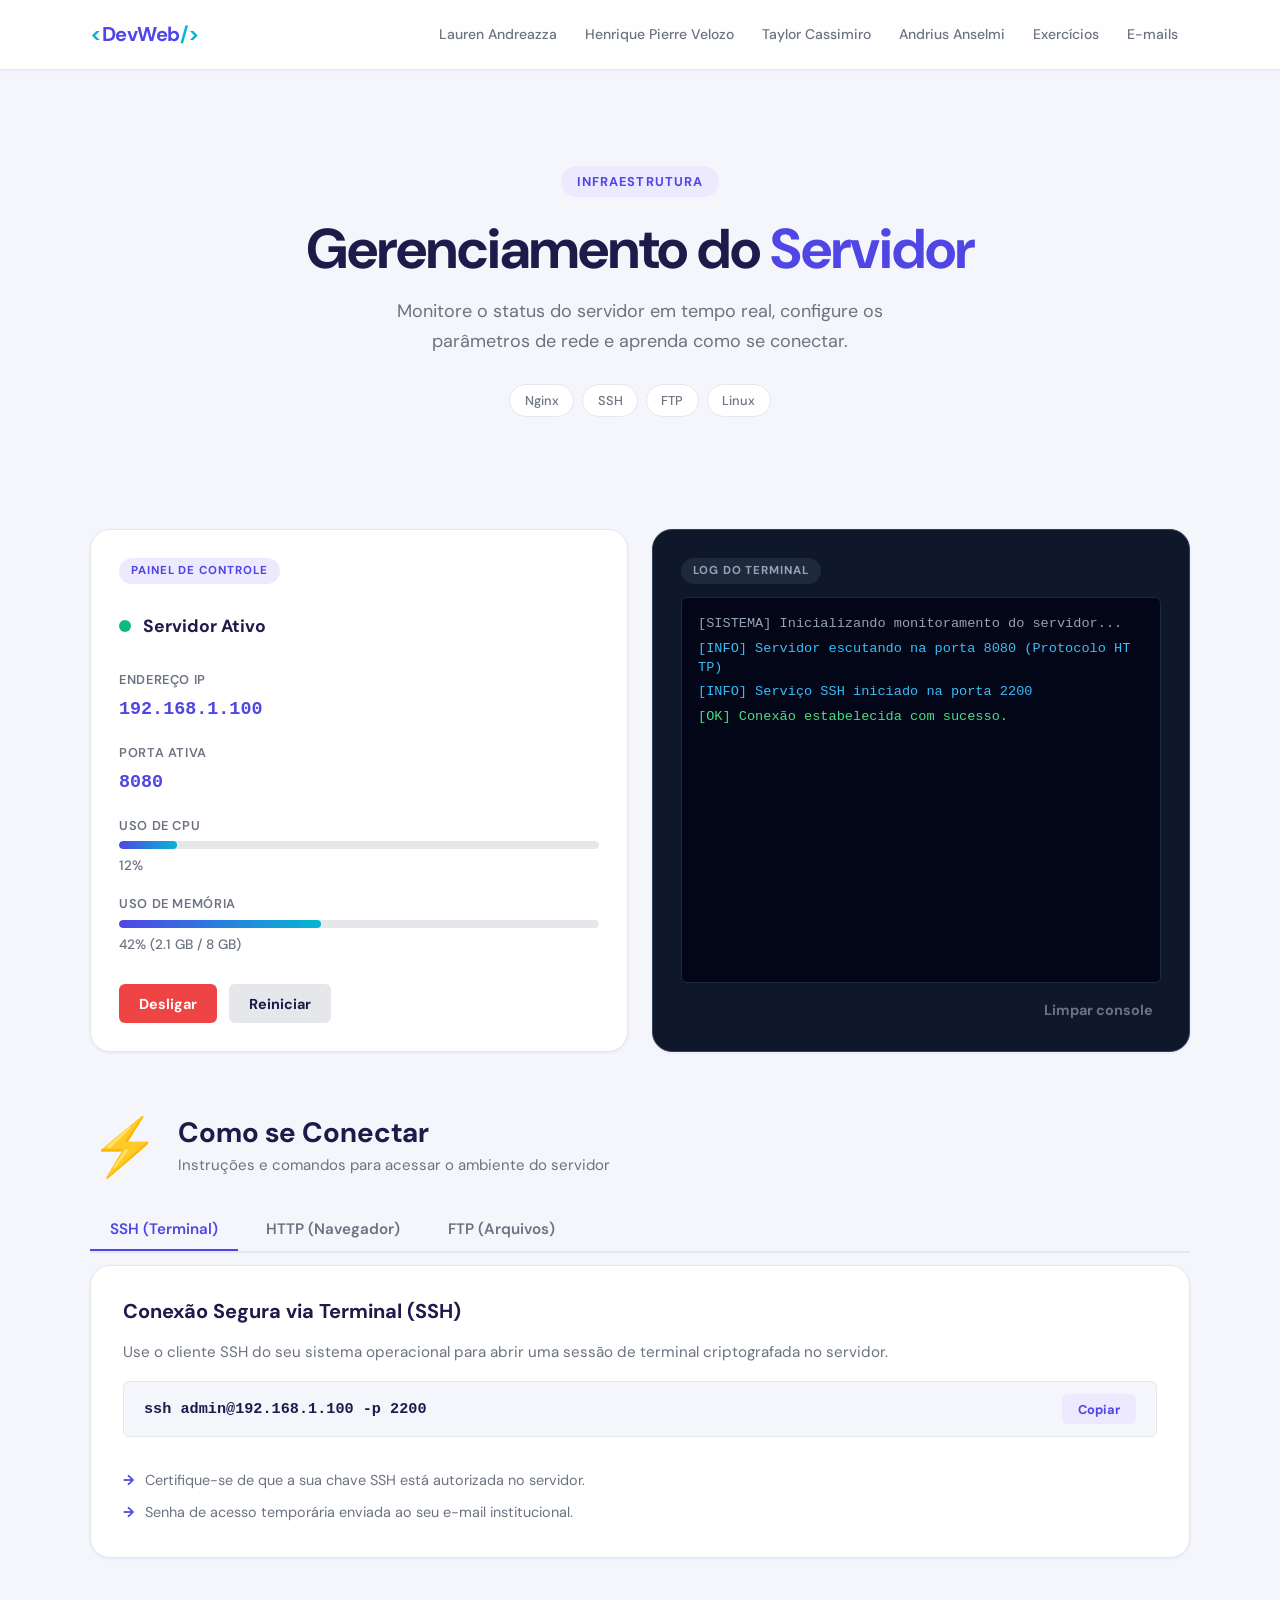
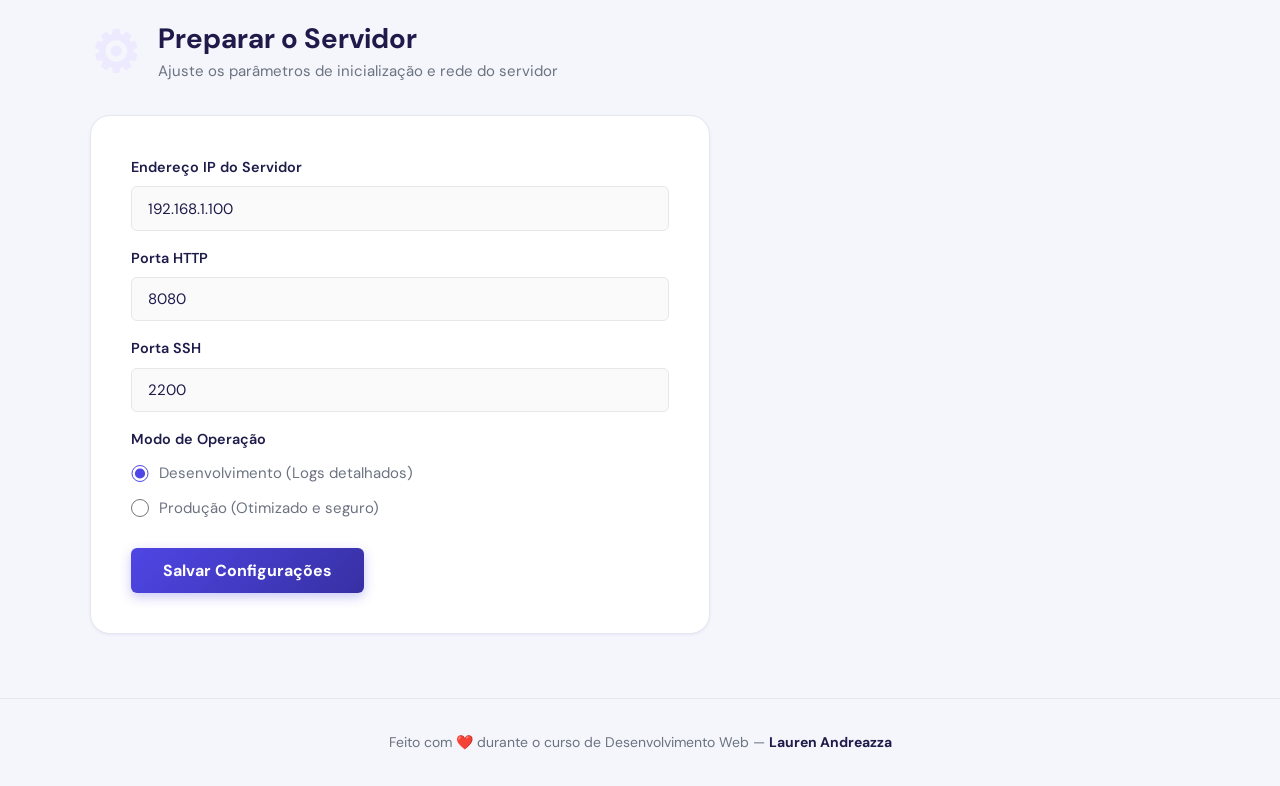
==== commit 2c726037: "Update" ====
--- a/Page_Portifolio/index.html
+++ b/Page_Portifolio/index.html
@@ -1,26 +1,19 @@
-<!--
-    =============================================
-    Boa noite, Professor! Este é meu HTML.
-    Pedi para a IA resumir o funcionamento de cada TAG para facilitar a leitura
-    Qualquer dúvida estou a disposição. Ass: Lauren Andreazza
-    =============================================
--->
-
 <!DOCTYPE html>
 <html lang="pt-br">
 
 <head>
     <meta charset="UTF-8">
     <meta name="viewport" content="width=device-width, initial-scale=1.0">
-    <title>Exercícios Dev Web</title>
-    <meta name="description" content="Portfólio de exercícios de Desenvolvimento Web.">
+    <title>Servidor — Dev Web</title>
+    <meta name="description" content="Portfólio de Desenvolvimento Web - Configuração e conexão do servidor.">
     <link rel="stylesheet" href="css/style.css">
 </head>
 
 <body>
+    <!-- ===== HEADER ===== -->
     <header class="header-outer">
         <div class="header-inner responsive-wrapper">
-            <a href="#" class="header-logo">
+            <a href="index.html" class="header-logo">
                 <span class="logo-bracket">&lt;</span>DevWeb<span class="logo-bracket">/&gt;</span>
             </a>
             <nav class="header-navigation">
@@ -28,185 +21,395 @@
                     <li><a href="https://www.linkedin.com/in/lauren-andreazza/?originalSubdomain=br">Lauren
                             Andreazza</a></li>
                     <li><a href="https://pierrevelozo.com/">Henrique Pierre Velozo</a></li>
-                    <li><a href="https://www.linkedin.com/in/eduarda-palmeiro-bruck-da-silva-023674389/">Maria
-                            Eduarda</a></li>
                     <li><a href="https://www.linkedin.com/in/taylor-cassimiro/">Taylor Cassimiro</a></li>
                     <li><a href="https://www.linkedin.com/in/andrius-anselmi/">Andrius Anselmi</a></li>
+                    <li><a href="Exercicios.html">Exercícios</a></li>
                     <li><a href="E-mails.html">E-mails</a></li>
                 </ol>
             </nav>
         </div>
     </header>
 
+    <!-- ===== MAIN CONTENT ===== -->
     <main class="responsive-wrapper">
 
+        <!-- Section Hero -->
         <section class="hero">
-            <div class="hero-badge">Portfólio</div>
-            <h1 class="hero-title">Exercícios de <span class="highlight">Desenvolvimento Web</span></h1>
-            <p class="hero-subtitle">Fundamentos de HTML, XHTML e XML explorados e explicados com minhas próprias
-                palavras.</p>
+            <div class="hero-badge">Infraestrutura</div>
+            <h1 class="hero-title">Gerenciamento do <span class="highlight">Servidor</span></h1>
+            <p class="hero-subtitle">Monitore o status do servidor em tempo real, configure os parâmetros de rede e aprenda como se conectar.</p>
             <div class="hero-chips">
-                <span class="chip">HTML</span>
-                <span class="chip">XHTML</span>
-                <span class="chip">XML</span>
-                <span class="chip">Formulários</span>
+                <span class="chip">Nginx</span>
+                <span class="chip">SSH</span>
+                <span class="chip">FTP</span>
+                <span class="chip">Linux</span>
             </div>
         </section>
 
-        <section class="exercise-block" id="exercicio-2">
-            <header class="exercise-header">
-                <span class="exercise-number">02</span>
-                <div>
-                    <h2 class="exercise-title">Perguntas Teóricas</h2>
-                    <p class="exercise-desc">Conceitos fundamentais sobre linguagens de marcação</p>
-                </div>
-            </header>
-
-            <div class="cards-grid">
-
-                <article class="card">
-                    <div class="card-tag">HTML</div>
-                    <h3>O que é Hypertext Markup Language (HTML)?</h3>
-                    <p>O HTML é, basicamente, o "esqueleto" de qualquer página na internet. Ele não é uma linguagem de
-                        programação (não tem lógica, variáveis ou loops), mas sim uma <strong>linguagem de
-                            marcação</strong>.
-                        Nós usamos "tags" como <code>&lt;h1&gt;</code> ou <code>&lt;p&gt;</code> para dizer ao navegador
-                        o que é cada parte do conteúdo: título, parágrafo, imagem, link, etc.</p>
-                </article>
-
-                <article class="card">
-                    <div class="card-tag">História</div>
-                    <h3>Como e por quê surgiu o HTML?</h3>
-                    <p>O HTML foi criado no início dos anos 90 por <strong>Tim Berners-Lee</strong>, enquanto trabalhava
-                        no CERN (Organização Europeia para a Pesquisa Nuclear).</p>
-                    <div class="card-list">
-                        <div class="card-list-item">
-                            <span class="list-icon">❓</span>
-                            <span><strong>Por quê?</strong> Cientistas precisavam compartilhar documentos de pesquisa
-                                entre computadores e sistemas diferentes.</span>
-                        </div>
-                        <div class="card-list-item">
-                            <span class="list-icon">💡</span>
-                            <span><strong>Como?</strong> A junção do texto com o "Hipertexto" criou uma teia de
-                                informações interligadas — a World Wide Web.</span>
-                        </div>
-                    </div>
-                </article>
-
-                <article class="card">
-                    <div class="card-tag">XHTML</div>
-                    <h3>O que é eXtensible Hypertext Markup Language (XHTML)?</h3>
-                    <p>O XHTML é o HTML reescrito seguindo as regras rígidas do XML. Foi uma iniciativa da
-                        <strong>W3C</strong>
-                        para organizar o código da web no início dos anos 2000, exigindo que os desenvolvedores
-                        escrevessem código muito mais limpo e rigoroso.
-                    </p>
-                </article>
-
-                <article class="card">
-                    <div class="card-tag">Diferença</div>
-                    <h3>Qual a diferença de XHTML para HTML?</h3>
-                    <p>A palavra-chave é <strong>rigor</strong>. O HTML tradicional era permissivo — esqueceu de fechar
-                        uma tag? O navegador resolvia. O XHTML não perdoa:</p>
-                    <ul class="styled-list">
-                        <li>Todas as tags devem obrigatoriamente ser fechadas (ex: <code>&lt;br /&gt;</code>).</li>
-                        <li>Tudo deve ser escrito em letras <strong>minúsculas</strong>.</li>
-                        <li>Atributos devem estar sempre entre <strong>aspas</strong>.</li>
-                        <li>A estrutura deve ser perfeitamente <strong>aninhada</strong>.</li>
-                    </ul>
-                </article>
-
-                <article class="card">
-                    <div class="card-tag">XML</div>
-                    <h3>O que é eXtensible Markup Language (XML)?</h3>
-                    <p>O XML é uma linguagem de marcação com objetivo totalmente diferente do HTML. Em vez de
-                        <strong>exibir</strong> informações, ele foi criado para <strong>armazenar e transportar
-                            dados</strong>.
-                        Você mesmo inventa as tags: <code>&lt;aluno&gt;</code>, <code>&lt;nota&gt;</code>,
-                        <code>&lt;curso&gt;</code> — sem regras predefinidas.
-                    </p>
-                </article>
-
-                <article class="card">
-                    <div class="card-tag">Comparativo</div>
-                    <h3>Qual a diferença de HTML para XML?</h3>
-                    <p>A diferença principal está no <strong>foco</strong> de cada linguagem:</p>
-                    <ul class="styled-list">
-                        <li><strong>HTML</strong> — feito para <strong>exibir dados</strong>. Tags fixas como
-                            <code>&lt;div&gt;</code>, <code>&lt;ul&gt;</code>, <code>&lt;img&gt;</code>.
-                        </li>
-                        <li><strong>XML</strong> — feito para <strong>descrever e transportar dados</strong>. Você
-                            tem liberdade total para criar as próprias tags.</li>
-                    </ul>
-                </article>
-
+        <!-- Seção do Servidor (Painel Interativo) -->
+        <section class="server-dashboard">
+            <div class="server-grid">
+                
+                <!-- Card de Status e Controle -->
+                <div class="card server-card-status">
+                    <div class="card-tag">Painel de Controle</div>
+                    <div class="status-indicator-wrapper">
+                        <span class="status-dot online" id="status-dot"></span>
+                        <span class="status-text" id="status-text">Servidor Ativo</span>
+                    </div>
+                    
+                    <div class="stats-group">
+                        <div class="stat-item">
+                            <span class="stat-label">Endereço IP</span>
+                            <span class="stat-value" id="server-ip">192.168.1.100</span>
+                        </div>
+                        <div class="stat-item">
+                            <span class="stat-label">Porta Ativa</span>
+                            <span class="stat-value" id="server-port-display">8080</span>
+                        </div>
+                        <div class="stat-item">
+                            <span class="stat-label">Uso de CPU</span>
+                            <div class="progress-bar-container">
+                                <div class="progress-bar" id="cpu-bar" style="width: 12%"></div>
+                            </div>
+                            <span class="stat-value-sub" id="cpu-text">12%</span>
+                        </div>
+                        <div class="stat-item">
+                            <span class="stat-label">Uso de Memória</span>
+                            <div class="progress-bar-container">
+                                <div class="progress-bar" id="ram-bar" style="width: 42%"></div>
+                            </div>
+                            <span class="stat-value-sub" id="ram-text">42% (2.1 GB / 8 GB)</span>
+                        </div>
+                    </div>
+
+                    <div class="server-actions">
+                        <button class="btn btn-danger" id="btn-toggle-server" onclick="toggleServer()">Desligar</button>
+                        <button class="btn btn-secondary" id="btn-restart-server" onclick="restartServer()">Reiniciar</button>
+                    </div>
+                </div>
+
+                <!-- Console / Terminal Log em Tempo Real -->
+                <div class="card server-card-console">
+                    <div class="card-tag">Log do Terminal</div>
+                    <div class="console-wrapper">
+                        <div class="console-body" id="console-log">
+                            <div class="console-line text-system">[SISTEMA] Inicializando monitoramento do servidor...</div>
+                            <div class="console-line text-info">[INFO] Servidor escutando na porta 8080 (Protocolo HTTP)</div>
+                            <div class="console-line text-info">[INFO] Serviço SSH iniciado na porta 2200</div>
+                            <div class="console-line text-success">[OK] Conexão estabelecida com sucesso.</div>
+                        </div>
+                    </div>
+                    <button class="btn btn-text" onclick="clearLogs()">Limpar console</button>
+                </div>
             </div>
         </section>
 
-        <section class="exercise-block" id="exercicio-3">
+        <!-- Como se Conectar -->
+        <section class="exercise-block" id="como-conectar">
             <header class="exercise-header">
-                <span class="exercise-number">03</span>
+                <span class="exercise-number">⚡</span>
                 <div>
-                    <h2 class="exercise-title">Formulário</h2>
-                    <p class="exercise-desc">Entrada de dados com campos de texto, senha, radio buttons e textarea</p>
+                    <h2 class="exercise-title">Como se Conectar</h2>
+                    <p class="exercise-desc">Instruções e comandos para acessar o ambiente do servidor</p>
                 </div>
             </header>
 
-            <form id="formulario" method="post" action="https://elgio.prof.nom.br/web/le/" onsubmit="validaDados()">
+            <div class="connection-tabs-container">
+                <div class="connection-tabs-nav">
+                    <button class="tab-btn active" onclick="switchTab('ssh')">SSH (Terminal)</button>
+                    <button class="tab-btn" onclick="switchTab('http')">HTTP (Navegador)</button>
+                    <button class="tab-btn" onclick="switchTab('ftp')">FTP (Arquivos)</button>
+                </div>
+
+                <div class="connection-tabs-content card">
+                    <!-- Tab SSH -->
+                    <div class="tab-pane active" id="pane-ssh">
+                        <h3>Conexão Segura via Terminal (SSH)</h3>
+                        <p>Use o cliente SSH do seu sistema operacional para abrir uma sessão de terminal criptografada no servidor.</p>
+                        <div class="code-box">
+                            <code id="code-ssh">ssh admin@192.168.1.100 -p 2200</code>
+                            <button class="btn-copy" onclick="copyText('code-ssh', this)">Copiar</button>
+                        </div>
+                        <ul class="styled-list" style="margin-top: 1rem;">
+                            <li>Certifique-se de que a sua chave SSH está autorizada no servidor.</li>
+                            <li>Senha de acesso temporária enviada ao seu e-mail institucional.</li>
+                        </ul>
+                    </div>
+
+                    <!-- Tab HTTP -->
+                    <div class="tab-pane" id="pane-http">
+                        <h3>Acesso Web (HTTP)</h3>
+                        <p>Acesse o servidor diretamente através do seu navegador para visualizar as aplicações web hospedadas.</p>
+                        <div class="code-box">
+                            <code id="code-http">http://192.168.1.100:8080</code>
+                            <button class="btn-copy" onclick="copyText('code-http', this)">Copiar</button>
+                        </div>
+                        <ul class="styled-list" style="margin-top: 1rem;">
+                            <li>Verifique se o serviço web está ativo no painel de controle acima.</li>
+                            <li>Porta padrão HTTP configurada é a 8080.</li>
+                        </ul>
+                    </div>
+
+                    <!-- Tab FTP -->
+                    <div class="tab-pane" id="pane-ftp">
+                        <h3>Transferência de Arquivos (SFTP/FTP)</h3>
+                        <p>Conecte-se usando clientes como FileZilla ou WinSCP para enviar e gerenciar arquivos do site.</p>
+                        <div class="code-box">
+                            <code id="code-ftp">sftp://192.168.1.100:2200</code>
+                            <button class="btn-copy" onclick="copyText('code-ftp', this)">Copiar</button>
+                        </div>
+                        <ul class="styled-list" style="margin-top: 1rem;">
+                            <li><strong>Usuário:</strong> <code>admin</code></li>
+                            <li><strong>Caminho raiz:</strong> <code>/var/www/html/page_portifolio</code></li>
+                            <li>Utilize o protocolo seguro SFTP para transferências protegidas.</li>
+                        </ul>
+                    </div>
+                </div>
+            </div>
+        </section>
+
+        <!-- Página/Formulário para Preparar o Servidor -->
+        <section class="exercise-block" id="configurar-servidor">
+            <header class="exercise-header">
+                <span class="exercise-number">⚙</span>
+                <div>
+                    <h2 class="exercise-title">Preparar o Servidor</h2>
+                    <p class="exercise-desc">Ajuste os parâmetros de inicialização e rede do servidor</p>
+                </div>
+            </header>
+
+            <form onsubmit="saveServerConfig(event)" id="server-config-form">
                 <div class="form-group">
-                    <label for="nome">Nome Completo</label>
-                    <input type="text" id="nome" name="nome" placeholder="Digite seu nome completo">
+                    <label for="server-ip-input">Endereço IP do Servidor</label>
+                    <input type="text" id="server-ip-input" name="server_ip" value="192.168.1.100" placeholder="Ex: 192.168.1.100">
                 </div>
                 <div class="form-group">
-                    <label for="email">E-mail</label>
-                    <input type="email" id="email" name="email" placeholder="Digite seu e-mail">
+                    <label for="server-port-input">Porta HTTP</label>
+                    <input type="number" id="server-port-input" name="server_port" value="8080" placeholder="Ex: 8080">
                 </div>
                 <div class="form-group">
-                    <label for="senha">Senha</label>
-                    <input type="password" id="senha" name="senha" placeholder="Digite sua senha">
-                </div>
-
+                    <label for="server-ssh-port-input">Porta SSH</label>
+                    <input type="number" id="server-ssh-port-input" name="ssh_port" value="2200" placeholder="Ex: 2200">
+                </div>
                 <div class="form-group">
-                    <p class="radio-title">Localidade</p>
+                    <p class="radio-title">Modo de Operação</p>
                     <div class="radio-group">
                         <div class="radio-option">
-                            <input type="radio" id="poa" name="localidade" value="Porto Alegre">
-                            <label for="poa">Porto Alegre</label>
+                            <input type="radio" id="mode-dev" name="server_mode" value="Desenvolvimento" checked>
+                            <label for="mode-dev">Desenvolvimento (Logs detalhados)</label>
                         </div>
                         <div class="radio-option">
-                            <input type="radio" id="canoas" name="localidade" value="Canoas">
-                            <label for="canoas">Canoas</label>
-                        </div>
-                        <div class="radio-option">
-                            <input type="radio" id="gravatai" name="localidade" value="Gravataí">
-                            <label for="gravatai">Gravataí</label>
-                        </div>
-                        <div class="radio-option">
-                            <input type="radio" id="Nova_Santa_Rita" name="localidade" value="Nova Santa Rita">
-                            <label for="Nova_Santa_Rita">Nova Santa Rita</label>
-                        </div>
-                    </div>
-                </div>
-
-                <div class="form-group">
-                    <label for="mensagem">Mensagem</label>
-                    <textarea id="mensagem" name="mensagem" rows="4" cols="50"
-                        placeholder="Digite sua mensagem"></textarea>
-                </div>
-
-                <button type="submit">Enviar</button>
+                            <input type="radio" id="mode-prod" name="server_mode" value="Produção">
+                            <label for="mode-prod">Produção (Otimizado e seguro)</label>
+                        </div>
+                    </div>
+                </div>
+                <button type="submit">Salvar Configurações</button>
             </form>
         </section>
 
     </main>
 
+    <!-- ===== FOOTER ===== -->
     <footer class="site-footer">
         <div class="responsive-wrapper">
-            <p>Feito com ❤️ durante o curso de Desenvolvimento Web</p>
+            <p>Feito com ❤️ durante o curso de Desenvolvimento Web &mdash; <strong>Lauren Andreazza</strong></p>
         </div>
     </footer>
 
-    <script src="js/script.js"></script>
+    <!-- ===== JAVASCRIPT ===== -->
+    <script>
+        // Alternar abas de conexão
+        function switchTab(tabName) {
+            // Remove classe active de todos os botões e abas
+            document.querySelectorAll('.tab-btn').forEach(btn => btn.classList.remove('active'));
+            document.querySelectorAll('.tab-pane').forEach(pane => pane.classList.remove('active'));
+            
+            // Adiciona classe active no selecionado
+            const activeBtn = Array.from(document.querySelectorAll('.tab-btn')).find(btn => btn.innerText.toLowerCase().includes(tabName));
+            if (activeBtn) activeBtn.classList.add('active');
+            
+            const activePane = document.getElementById('pane-' + tabName);
+            if (activePane) activePane.classList.add('active');
+            
+            logToConsole(`[INTERAÇÃO] Alternado para aba de conexão: ${tabName.toUpperCase()}`, 'info');
+        }
+
+        // Copiar texto para a área de transferência
+        function copyText(elementId, btnElement) {
+            const codeText = document.getElementById(elementId).innerText;
+            navigator.clipboard.writeText(codeText).then(() => {
+                const originalText = btnElement.innerText;
+                btnElement.innerText = "Copiado!";
+                btnElement.style.background = "var(--color-accent)";
+                btnElement.style.color = "#fff";
+                
+                logToConsole(`[INTERAÇÃO] Comando copiado: "${codeText}"`, 'success');
+                
+                setTimeout(() => {
+                    btnElement.innerText = originalText;
+                    btnElement.style.background = "";
+                    btnElement.style.color = "";
+                }, 1500);
+            }).catch(err => {
+                logToConsole('[ERRO] Falha ao copiar comando.', 'error');
+            });
+        }
+
+        // Adiciona linha no console
+        function logToConsole(message, type = 'system') {
+            const consoleLog = document.getElementById('console-log');
+            if (!consoleLog) return;
+            
+            const line = document.createElement('div');
+            line.className = 'console-line';
+            
+            const now = new Date();
+            const timeStr = `[${now.getHours().toString().padStart(2, '0')}:${now.getMinutes().toString().padStart(2, '0')}:${now.getSeconds().toString().padStart(2, '0')}]`;
+            
+            if (type === 'error') {
+                line.className += ' text-error';
+                line.innerText = `${timeStr} [ERRO] ${message}`;
+            } else if (type === 'success') {
+                line.className += ' text-success';
+                line.innerText = `${timeStr} [OK] ${message}`;
+            } else if (type === 'info') {
+                line.className += ' text-info';
+                line.innerText = `${timeStr} ${message}`;
+            } else {
+                line.className += ' text-system';
+                line.innerText = `${timeStr} ${message}`;
+            }
+            
+            consoleLog.appendChild(line);
+            consoleLog.scrollTop = consoleLog.scrollHeight;
+        }
+
+        // Limpar logs
+        function clearLogs() {
+            const consoleLog = document.getElementById('console-log');
+            if (consoleLog) {
+                consoleLog.innerHTML = '<div class="console-line text-system">[SISTEMA] Console de logs limpo pelo usuário.</div>';
+            }
+        }
+
+        // Variável de controle do estado do servidor
+        let isServerOnline = true;
+        let statsInterval = null;
+
+        // Alternar estado Ligar/Desligar
+        function toggleServer() {
+            isServerOnline = !isServerOnline;
+            const dot = document.getElementById('status-dot');
+            const text = document.getElementById('status-text');
+            const btn = document.getElementById('btn-toggle-server');
+            
+            if (isServerOnline) {
+                dot.className = "status-dot online";
+                text.innerText = "Servidor Ativo";
+                btn.innerText = "Desligar";
+                btn.className = "btn btn-danger";
+                logToConsole("[SISTEMA] Servidor foi iniciado com sucesso.", "success");
+                startMetricsSimulation();
+            } else {
+                dot.className = "status-dot offline";
+                text.innerText = "Servidor Inativo";
+                btn.innerText = "Ligar";
+                btn.className = "btn btn-success";
+                logToConsole("[SISTEMA] Servidor foi desligado e todos os serviços parados.", "error");
+                stopMetricsSimulation();
+                
+                // Zera as barras
+                document.getElementById('cpu-bar').style.width = '0%';
+                document.getElementById('cpu-text').innerText = '0%';
+                document.getElementById('ram-bar').style.width = '0%';
+                document.getElementById('ram-text').innerText = '0% (Inativo)';
+            }
+        }
+
+        // Reiniciar Servidor
+        function restartServer() {
+            logToConsole("[SISTEMA] Reinicializando o servidor...", "system");
+            const dot = document.getElementById('status-dot');
+            const text = document.getElementById('status-text');
+            
+            dot.className = "status-dot offline";
+            text.innerText = "Reiniciando...";
+            
+            // Simula reinicialização
+            setTimeout(() => {
+                if (isServerOnline) {
+                    dot.className = "status-dot online";
+                    text.innerText = "Servidor Ativo";
+                    logToConsole("[SISTEMA] Servidor reiniciado e pronto para receber conexões.", "success");
+                } else {
+                    logToConsole("[SISTEMA] O servidor está offline. Ligue-o para iniciar.", "info");
+                }
+            }, 1000);
+        }
+
+        // Simulação de uso de recursos
+        function startMetricsSimulation() {
+            if (statsInterval) clearInterval(statsInterval);
+            statsInterval = setInterval(() => {
+                if (!isServerOnline) return;
+                
+                // Gera CPU e RAM aleatórios
+                const cpuVal = Math.floor(Math.random() * 30) + 5; // 5% a 35%
+                const ramVal = Math.floor(Math.random() * 15) + 35; // 35% a 50%
+                
+                document.getElementById('cpu-bar').style.width = cpuVal + '%';
+                document.getElementById('cpu-text').innerText = cpuVal + '%';
+                
+                document.getElementById('ram-bar').style.width = ramVal + '%';
+                const ramGB = ((ramVal / 100) * 8).toFixed(1);
+                document.getElementById('ram-text').innerText = `${ramVal}% (${ramGB} GB / 8 GB)`;
+                
+                // Ocasionalmente loga um acesso simulado
+                if (Math.random() > 0.8) {
+                    const randomIP = `192.168.1.${Math.floor(Math.random() * 200) + 2}`;
+                    logToConsole(`[NGINX] GET / HTTP/1.1 de ${randomIP} - Status 200`, 'info');
+                }
+            }, 3000);
+        }
+
+        function stopMetricsSimulation() {
+            if (statsInterval) {
+                clearInterval(statsInterval);
+                statsInterval = null;
+            }
+        }
+
+        // Salvar configuração do formulário
+        function saveServerConfig(event) {
+            event.preventDefault();
+            
+            const ip = document.getElementById('server-ip-input').value;
+            const port = document.getElementById('server-port-input').value;
+            const sshPort = document.getElementById('server-ssh-port-input').value;
+            const mode = document.querySelector('input[name="server_mode"]:checked').value;
+            
+            // Atualiza os displays do painel
+            document.getElementById('server-ip').innerText = ip;
+            document.getElementById('server-port-display').innerText = port;
+            
+            // Atualiza os comandos
+            document.getElementById('code-ssh').innerText = `ssh admin@${ip} -p ${sshPort}`;
+            document.getElementById('code-http').innerText = `http://${ip}:${port}`;
+            document.getElementById('code-ftp').innerText = `sftp://${ip}:${sshPort}`;
+            
+            logToConsole(`[CONFIG] Parâmetros alterados! Novo IP: ${ip}, Porta HTTP: ${port}, Porta SSH: ${sshPort}, Modo: ${mode}`, 'success');
+            logToConsole(`[CONFIG] Aplicando modificações e reiniciando nginx...`, 'system');
+            
+            if (isServerOnline) {
+                restartServer();
+            }
+        }
+
+        // Inicia simulação na primeira carga
+        startMetricsSimulation();
+    </script>
 </body>
 
 </html>
--- a/Page_Portifolio/css/style.css
+++ b/Page_Portifolio/css/style.css
@@ -1,917 +1,1337 @@
+/* =============================================
+    Boa noite, Professor! Este é meu CSS.
+    Pedi para a IA resumir o funcionamento de cada TAG para facilitar a leitura
+    Qualquer dúvida estou a disposição. Ass: Lauren Andreazza
+   ============================================= */
+
+
+/* Importa a fonte DM Sans do Google Fonts */
 @import url("https://fonts.googleapis.com/css2?family=DM+Sans:ital,opsz,wght@0,9..40,400;0,9..40,500;0,9..40,700;1,9..40,400&display=swap");
 
-
+/* =============================================
+   RESET UNIVERSAL
+   Aplica em todos os elementos (*), incluindo
+   os pseudo-elementos ::before e ::after
+   ============================================= */
 *,
 *::after,
 *::before {
     box-sizing: border-box;
-
+    /* padding e border não aumentam o tamanho do elemento */
     margin: 0;
-
+    /* remove margens padrão do navegador */
     padding: 0;
-
-}
-
-
+    /* remove espaçamentos internos padrão do navegador */
+}
+
+/* =============================================
+   MÉTODO DE VARIÁVEIS NO CSS
+   Declaradas em :root, ficam disponíveis
+   em todo o arquivo via var(--nome)
+   ============================================= */
 :root {
     --header-outer-height: 70px;
-
+    /* altura total do header */
     --header-inner-height: 70px;
-
+    /* altura do conteúdo interno do header */
     --header-height-difference: calc(var(--header-outer-height) - var(--header-inner-height));
-
+    /* diferença calculada automaticamente */
     --header-bg: #ffffff;
-
-
-
+    /* cor de fundo do header */
+
+    /* Paleta de cores */
     --color-bg: #f4f6fb;
-
+    /* cor de fundo da página (cinza azulado suave) */
     --color-surface: #ffffff;
-
+    /* cor de fundo de cards e formulários */
     --color-primary: #4f46e5;
-
+    /* roxo principal — usado em botões, links, destaques */
     --color-primary-light: #ede9fe;
-
+    /* versão clara do roxo — usado em badges e fundos sutis */
     --color-primary-dark: #3730a3;
-
+    /* versão escura do roxo — usado no gradiente do botão */
     --color-accent: #06b6d4;
-
+    /* ciano — usado nos colchetes do logo e detalhes */
     --color-text: #1e1b4b;
-
+    /* cor principal do texto (quase preto azulado) */
     --color-text-muted: #6b7280;
-
+    /* cor de texto secundário (cinza) */
     --color-border: #e5e7eb;
-
+    /* cor das bordas dos cards e inputs */
     --color-code-bg: #ede9fe;
-
+    /* fundo do elemento <code> */
     --color-code-text: #4f46e5;
-
-
-
+    /* cor do texto dentro do <code> */
+
+    /* Sombras */
     --shadow-sm: 0 1px 3px rgba(79, 70, 229, 0.08);
-
+    /* sombra leve (estado normal dos cards) */
     --shadow-md: 0 4px 16px rgba(79, 70, 229, 0.12);
-
+    /* sombra média (hover dos cards) */
     --shadow-lg: 0 12px 40px rgba(79, 70, 229, 0.16);
-
-
-
+    /* sombra forte (elementos em destaque) */
+
+    /* Arredondamento */
     --radius-sm: 6px;
-
+    /* bordas levemente arredondadas (inputs, botão) */
     --radius-md: 12px;
-
+    /* arredondamento médio (cards menores) */
     --radius-lg: 20px;
-
+    /* arredondamento grande (cards principais, form) */
 
     --transition: 0.25s ease;
-
-}
-
-
+    /* duração e curva padrão das animações */
+}
+
+/* =============================================
+   HTML
+   ============================================= */
 html {
     scroll-behavior: smooth;
-
-}
-
-
+    /* faz a página rolar suavemente ao clicar em âncoras (#link) */
+}
+
+/* =============================================
+   BODY — estilos base herdados por tudo
+   ============================================= */
 body {
     font-family: "DM Sans", sans-serif;
-
+    /* aplica a fonte importada em todo o site */
     background-color: var(--color-bg);
-
+    /* cor de fundo da página inteira */
     color: var(--color-text);
-
+    /* cor padrão de todo texto */
     line-height: 1.65;
-
+    /* espaçamento entre linhas (1.65× o tamanho da fonte) */
     -webkit-font-smoothing: antialiased;
-
-}
-
-
+    /* suaviza as bordas das letras no Mac/Safari */
+}
+
+/* =============================================
+   CONTAINER CENTRALIZADO
+   Usado no header e no main para limitar
+   a largura e centralizar o conteúdo
+   ============================================= */
 .responsive-wrapper {
     width: 90%;
-
+    /* ocupa 90% da largura — 5% de respiro em cada lado */
     max-width: 1100px;
-
+    /* em telas grandes, para de crescer além de 1100px */
     margin-left: auto;
-
+    /* centraliza horizontalmente (junto com margin-right: auto) */
     margin-right: auto;
-
-}
-
-
+    /* centraliza horizontalmente */
+}
+
+/* =============================================
+   HEADER EXTERNO — barra de topo
+   ============================================= */
 .header-outer {
     height: var(--header-outer-height);
-
+    /* altura definida pela variável */
     position: sticky;
-
+    /* gruda no topo ao rolar a página */
     top: 0;
-
+    /* posição onde ele para de rolar */
     z-index: 100;
-
-    display: flex;
-
+    /* fica na frente de todos os outros elementos */
+    display: flex;
+    /* ativa flexbox para alinhar o conteúdo */
     align-items: center;
-
+    /* centraliza verticalmente */
     background-color: rgba(255, 255, 255, 0.85);
-
+    /* branco com 15% de transparência */
     backdrop-filter: blur(12px);
-
+    /* desfoca o conteúdo atrás (efeito vidro fosco) */
     -webkit-backdrop-filter: blur(12px);
-
+    /* mesma coisa — compatibilidade com Safari */
     border-bottom: 1px solid var(--color-border);
-
+    /* linha sutil na base do header */
     box-shadow: var(--shadow-sm);
-
-}
-
-
+    /* sombra leve para separar do conteúdo */
+}
+
+/* =============================================
+   HEADER INTERNO — alinha logo e nav
+   ============================================= */
 .header-inner {
     height: var(--header-inner-height);
-
-    display: flex;
-
+    /* mesma altura do header externo */
+    display: flex;
+    /* ativa flexbox */
     align-items: center;
-
+    /* alinha logo e nav verticalmente */
     justify-content: space-between;
-
+    /* logo à esquerda, navegação à direita */
     gap: 1.5rem;
-
-}
-
-
+    /* espaço mínimo entre logo e nav */
+}
+
+/* =============================================
+   LOGO
+   ============================================= */
 .header-logo {
     font-size: 1.25rem;
-
-    font-weight: 700;
-
+    /* tamanho do texto do logo */
+    font-weight: 700;
+    /* negrito forte */
     color: var(--color-primary);
-
+    /* cor roxa principal */
     text-decoration: none;
-
+    /* remove o sublinhado de link */
     letter-spacing: -0.5px;
-
+    /* aperta levemente o espaçamento entre letras */
     flex-shrink: 0;
-
+    /* impede o logo de encolher quando o espaço aperta */
 }
 
 .logo-bracket {
     color: var(--color-accent);
-
-}
-
-
+    /* os colchetes </ > ficam em ciano */
+}
+
+/* =============================================
+   NAVEGAÇÃO DO HEADER
+   ============================================= */
 .header-navigation {
     display: flex;
-
+    /* ativa flexbox */
     align-items: center;
-
+    /* alinha verticalmente */
 }
 
 .header-navigation ol {
     display: flex;
-
+    /* coloca os itens da lista em linha */
     flex-wrap: wrap;
-
+    /* permite quebrar linha se não couber */
     list-style: none;
-
+    /* remove os números da lista ordenada */
     gap: 0.25rem;
-
+    /* pequeno espaço entre os itens */
 }
 
 .header-navigation a {
     display: none;
-
+    /* escondido por padrão (telas pequenas) */
     font-size: 0.875rem;
-
+    /* tamanho menor que o texto normal */
     font-weight: 500;
-
-    color: var(--color-text-muted);
-
+    /* peso médio */
+    color: var(--color-text-muted);
+    /* cinza — menos destaque que o logo */
     text-decoration: none;
-
+    /* sem sublinhado */
     padding: 0.35rem 0.75rem;
-
+    /* espaçamento interno (vertical horizontal) */
     border-radius: var(--radius-sm);
-
+    /* bordas arredondadas ao hover */
     transition: background-color var(--transition), color var(--transition);
-
-}
-
-
+    /* anima cor e fundo */
+}
+
+/* Hover no link da navegação */
 .header-navigation a:hover {
     background-color: var(--color-primary-light);
-
+    /* fundo roxo claro ao passar o mouse */
     color: var(--color-primary);
-
-}
-
-
+    /* texto roxo ao passar o mouse */
+}
+
+/* Exibe os links apenas em telas com 800px ou mais */
 @media (min-width: 800px) {
     .header-navigation a {
         display: inline-block;
-
+        /* mostra o link em tela grande */
     }
 }
 
-
+/* =============================================
+   MAIN
+   ============================================= */
 main {
     padding-top: 3rem;
-
+    /* espaço do topo (abaixo do header) */
     padding-bottom: 4rem;
-
-    display: flex;
-
-    flex-direction: column;
-
+    /* espaço no final da página */
+    display: flex;
+    /* ativa flexbox */
+    flex-direction: column;
+    /* empilha as seções verticalmente */
     gap: 4rem;
-
-}
-
-
+    /* espaço entre hero, exercício 2 e exercício 3 */
+}
+
+/* =============================================
+   HERO — seção de boas-vindas
+   ============================================= */
 .hero {
     text-align: center;
-
+    /* centraliza todo o texto */
     padding: 3rem 1rem;
-
+    /* espaçamento interno (vertical horizontal) */
 }
 
 .hero-badge {
     display: inline-block;
-
+    /* não ocupa a linha toda — fica do tamanho do texto */
     background-color: var(--color-primary-light);
-
+    /* fundo roxo claro */
     color: var(--color-primary);
-
+    /* texto roxo */
     font-size: 0.8rem;
-
-    font-weight: 700;
-
+    /* texto pequeno */
+    font-weight: 700;
+    /* negrito */
     letter-spacing: 0.08em;
-
+    /* espaçamento entre letras (efeito uppercase) */
     text-transform: uppercase;
-
+    /* transforma o texto em maiúsculas */
     padding: 0.3rem 1rem;
-
+    /* espaçamento interno */
     border-radius: 100px;
-
+    /* deixa completamente oval (pílula) */
     margin-bottom: 1.25rem;
-
+    /* espaço abaixo do badge */
 }
 
 .hero-title {
     font-size: clamp(2rem, 5vw, 3.5rem);
-
-    font-weight: 700;
-
+    /* responsivo: mín 2rem, cresce com a tela, máx 3.5rem */
+    font-weight: 700;
+    /* negrito forte */
     line-height: 1.15;
-
+    /* linhas mais juntas para títulos grandes */
     letter-spacing: -1px;
-
+    /* letras levemente mais juntas */
     margin-bottom: 1rem;
-
+    /* espaço abaixo do título */
     color: var(--color-text);
-
+    /* cor principal do texto */
 }
 
 .hero-title .highlight {
     color: var(--color-primary);
-
+    /* palavra em destaque fica roxa */
     position: relative;
-
+    /* base para possíveis pseudo-elementos futuros */
 }
 
 .hero-subtitle {
     font-size: 1.125rem;
-
-    color: var(--color-text-muted);
-
+    /* um pouco maior que o texto normal */
+    color: var(--color-text-muted);
+    /* cinza — texto menos importante */
     max-width: 520px;
-
+    /* limita a largura para não ficar muito longo */
     margin: 0 auto 1.75rem;
-
+    /* centraliza e adiciona espaço abaixo */
 }
 
 .hero-chips {
     display: flex;
-
+    /* coloca os chips em linha */
     justify-content: center;
-
+    /* centraliza horizontalmente */
     flex-wrap: wrap;
-
+    /* quebra linha se não couber */
     gap: 0.5rem;
-
+    /* espaço entre os chips */
 }
 
 .chip {
     background-color: var(--color-surface);
-
+    /* fundo branco */
     border: 1px solid var(--color-border);
-
-    color: var(--color-text-muted);
-
+    /* borda cinza sutil */
+    color: var(--color-text-muted);
+    /* texto cinza */
     font-size: 0.8rem;
-
+    /* texto pequeno */
     font-weight: 500;
-
+    /* peso médio */
     padding: 0.3rem 0.9rem;
-
+    /* espaçamento interno */
     border-radius: 100px;
-
-}
-
-
+    /* formato oval (pílula) */
+}
+
+/* =============================================
+   BLOCO DE EXERCÍCIO
+   ============================================= */
 .exercise-block {
     display: flex;
-
-    flex-direction: column;
-
+    /* ativa flexbox */
+    flex-direction: column;
+    /* empilha header e cards verticalmente */
     gap: 2rem;
-
+    /* espaço entre o cabeçalho e os cards */
 }
 
 .exercise-header {
     display: flex;
-
+    /* coloca número e texto lado a lado */
     align-items: center;
-
+    /* alinha verticalmente */
     gap: 1.25rem;
-
+    /* espaço entre o número e o texto */
 }
 
 .exercise-number {
     font-size: 3.5rem;
-
-    font-weight: 700;
-
+    /* número grande decorativo */
+    font-weight: 700;
+    /* negrito */
     line-height: 1;
-
+    /* sem espaçamento extra de linha */
     color: var(--color-primary-light);
-
+    /* roxo bem claro — decorativo, não chama atenção */
     letter-spacing: -2px;
-
+    /* letras bem juntas para números grandes */
     flex-shrink: 0;
-
+    /* não deixa o número encolher */
     user-select: none;
-
+    /* impede o usuário de selecionar o número com o mouse */
 }
 
 .exercise-title {
     font-size: 1.75rem;
-
-    font-weight: 700;
-
+    /* tamanho do título do exercício */
+    font-weight: 700;
+    /* negrito */
     color: var(--color-text);
-
+    /* cor principal */
     line-height: 1.2;
-
+    /* espaçamento de linha compacto */
 }
 
 .exercise-desc {
     font-size: 0.9375rem;
-
-    color: var(--color-text-muted);
-
+    /* um pouco menor que o texto normal */
+    color: var(--color-text-muted);
+    /* cinza — texto secundário */
     margin-top: 0.2rem;
-
-}
-
-
+    /* pequeno espaço acima */
+}
+
+/* =============================================
+   GRADE DE CARDS — CSS Grid
+   ============================================= */
 .cards-grid {
     display: grid;
-
+    /* ativa o CSS Grid */
     grid-template-columns: repeat(auto-fill, minmax(320px, 1fr));
-
-
-
-
+    /* auto-fill = cria quantas colunas couberem na tela          */
+    /* minmax(320px, 1fr) = cada coluna tem no mínimo 320px       */
+    /*   e divide o espaço restante igualmente (1fr)              */
+    /* Resultado: 3 colunas em tela grande, 2 em média, 1 em móvel */
     gap: 1.25rem;
-
-}
-
-
+    /* espaço entre todos os cards (horizontal e vertical) */
+}
+
+/* =============================================
+   CARD
+   ============================================= */
 .card {
     background-color: var(--color-surface);
-
+    /* fundo branco */
     border: 1px solid var(--color-border);
-
+    /* borda cinza sutil */
     border-radius: var(--radius-lg);
-
+    /* cantos bem arredondados */
     padding: 1.75rem;
-
-    display: flex;
-
-    flex-direction: column;
-
+    /* espaçamento interno */
+    display: flex;
+    /* ativa flexbox para o conteúdo interno */
+    flex-direction: column;
+    /* empilha tag, título, texto, lista */
     gap: 0.85rem;
-
+    /* espaço entre os elementos do card */
     box-shadow: var(--shadow-sm);
-
+    /* sombra leve no estado normal */
     transition: box-shadow var(--transition), transform var(--transition);
-
-}
-
-
+    /* prepara a animação do hover */
+}
+
+/* Animação ao passar o mouse no card */
 .card:hover {
     box-shadow: var(--shadow-md);
-
+    /* sombra mais intensa — sensação de elevação */
     transform: translateY(-3px);
-
-}
-
-
+    /* move o card 3px para cima */
+}
+
+/* Variação de card que ocupa a linha toda no grid */
 .card--wide {
     grid-column: 1 / -1;
-
-}
-
-
+    /* começa na coluna 1 e vai até o final (-1) */
+}
+
+/* Badge colorida no topo do card */
 .card-tag {
     display: inline-block;
-
+    /* só ocupa o espaço do texto */
     align-self: flex-start;
-
+    /* não estica para a largura do card */
     background-color: var(--color-primary-light);
-
+    /* fundo roxo claro */
     color: var(--color-primary);
-
+    /* texto roxo */
     font-size: 0.72rem;
-
-    font-weight: 700;
-
+    /* texto bem pequeno */
+    font-weight: 700;
+    /* negrito */
     text-transform: uppercase;
-
+    /* maiúsculas */
     letter-spacing: 0.08em;
-
+    /* espaçamento entre letras */
     padding: 0.2rem 0.75rem;
-
+    /* espaçamento interno compacto */
     border-radius: 100px;
-
+    /* formato oval */
 }
 
 .card h3 {
     font-size: 1.05rem;
-
-    font-weight: 700;
-
+    /* tamanho do título do card */
+    font-weight: 700;
+    /* negrito */
     color: var(--color-text);
-
+    /* cor principal (quase preto) */
     line-height: 1.3;
-
+    /* espaçamento de linha */
 }
 
 .card p {
     font-size: 0.95rem;
-
-    color: var(--color-text-muted);
-
+    /* texto levemente menor */
+    color: var(--color-text-muted);
+    /* cinza — texto secundário */
     line-height: 1.7;
-
+    /* espaçamento amplo para leitura confortável */
 }
 
 .card strong {
     color: var(--color-text);
-
+    /* <strong> dentro do card fica na cor principal (não cinza) */
     font-weight: 600;
-
-}
-
-
+    /* peso meio-negrito */
+}
+
+/* Lista de itens dentro de cards (estilo ícone + texto) */
 .card-list {
     display: flex;
-
-    flex-direction: column;
-
+    /* ativa flexbox */
+    flex-direction: column;
+    /* empilha os itens */
     gap: 0.75rem;
-
+    /* espaço entre cada item */
 }
 
 .card-list-item {
     display: flex;
-
+    /* ícone e texto lado a lado */
     align-items: flex-start;
-
+    /* alinha pelo topo (para textos longos) */
     gap: 0.6rem;
-
+    /* espaço entre ícone e texto */
     font-size: 0.9rem;
-
-    color: var(--color-text-muted);
-
+    /* texto um pouco menor */
+    color: var(--color-text-muted);
+    /* cinza */
 }
 
 .list-icon {
     font-size: 1rem;
-
+    /* tamanho do emoji/ícone */
     flex-shrink: 0;
-
+    /* o ícone não encolhe se o texto for longo */
     margin-top: 0.1rem;
-
-}
-
-
+    /* pequeno ajuste para alinhar com o texto */
+}
+
+/* Lista com setas (substitui os pontos da <ul> padrão) */
 .styled-list {
     list-style: none;
-
-    display: flex;
-
-    flex-direction: column;
-
+    /* remove os pontos padrão da lista */
+    display: flex;
+    /* ativa flexbox */
+    flex-direction: column;
+    /* empilha os itens */
     gap: 0.5rem;
-
+    /* espaço entre os itens */
     padding-left: 0;
-
+    /* remove o recuo padrão da lista */
 }
 
 .styled-list li {
     font-size: 0.9rem;
-
-    color: var(--color-text-muted);
-
+    /* texto levemente menor */
+    color: var(--color-text-muted);
+    /* cinza */
     padding-left: 1.4rem;
-
+    /* abre espaço para a seta no lado esquerdo */
     position: relative;
-
-}
-
-
+    /* contexto de posicionamento para o ::before */
+}
+
+/* Seta antes de cada item da lista (pseudo-elemento) */
 .styled-list li::before {
     content: "→";
-
+    /* insere a seta sem precisar escrever no HTML */
     position: absolute;
-
+    /* posicionado em relação ao <li> */
     left: 0;
-
+    /* fica na borda esquerda do <li> */
     color: var(--color-primary);
-
-    font-weight: 700;
-
-}
-
-
+    /* seta em roxo */
+    font-weight: 700;
+    /* seta em negrito */
+}
+
+/* =============================================
+   COMPARATIVO (usado apenas se card--wide ativo)
+   ============================================= */
 .comparison {
     display: flex;
-
+    /* coloca os dois lados lado a lado */
     flex-wrap: wrap;
-
+    /* quebra linha em telas pequenas */
     align-items: center;
-
+    /* alinha verticalmente com o "VS" */
     gap: 1rem;
-
+    /* espaço entre os elementos */
     margin-top: 0.5rem;
-
+    /* pequeno espaço acima */
 }
 
 .comparison-item {
     flex: 1;
-
+    /* cada item ocupa metade do espaço disponível */
     min-width: 220px;
-
+    /* mínimo para não ficar espremido */
     padding: 1.25rem;
-
+    /* espaçamento interno */
     border-radius: var(--radius-md);
-
+    /* cantos arredondados */
     border: 1px solid var(--color-border);
-
-    display: flex;
-
-    flex-direction: column;
-
+    /* borda cinza sutil */
+    display: flex;
+    /* ativa flexbox interno */
+    flex-direction: column;
+    /* empilha label e texto */
     gap: 0.6rem;
-
+    /* espaço entre elementos */
 }
 
 .comparison-item--html {
     border-left: 4px solid var(--color-primary);
-
+    /* barra roxa à esquerda */
     background-color: #fafafe;
-
+    /* fundo levemente azulado */
 }
 
 .comparison-item--xml {
     border-left: 4px solid var(--color-accent);
-
+    /* barra ciana à esquerda */
     background-color: #f0fbfd;
-
+    /* fundo levemente ciano */
 }
 
 .comparison-label {
     font-size: 0.75rem;
-
-    font-weight: 700;
-
+    /* label pequeno */
+    font-weight: 700;
+    /* negrito */
     text-transform: uppercase;
-
+    /* maiúsculas */
     letter-spacing: 0.08em;
-
+    /* espaçamento entre letras */
     color: var(--color-primary);
-
+    /* roxo */
 }
 
 .comparison-item--xml .comparison-label {
     color: var(--color-accent);
-
+    /* overwrite: label do XML fica ciano */
 }
 
 .comparison-divider {
     font-weight: 700;
-
+    /* negrito */
     font-size: 0.85rem;
-
-    color: var(--color-text-muted);
-
+    /* tamanho do "VS" */
+    color: var(--color-text-muted);
+    /* cinza */
     text-align: center;
-
+    /* centraliza */
     flex-shrink: 0;
-
-}
-
-
+    /* não encolhe */
+}
+
+/* =============================================
+   ELEMENTO <code>
+   ============================================= */
 code {
     display: inline-block;
-
+    /* não ocupa linha toda */
     font-family: "Courier New", Courier, monospace;
-
+    /* fonte monoespaçada (padrão para código) */
     font-size: 0.85em;
-
+    /* menor que o texto ao redor */
     background-color: var(--color-code-bg);
-
+    /* fundo roxo claro */
     color: var(--color-code-text);
-
+    /* texto roxo */
     padding: 0.1em 0.4em;
-
+    /* espaçamento interno compacto */
     border-radius: 4px;
-
+    /* leve arredondamento */
     font-weight: 600;
-
-}
-
-
+    /* levemente negrito */
+}
+
+/* =============================================
+   FORMULÁRIO
+   ============================================= */
 form {
     background-color: var(--color-surface);
-
+    /* fundo branco */
     border: 1px solid var(--color-border);
-
+    /* borda cinza */
     border-radius: var(--radius-lg);
-
+    /* cantos bem arredondados */
     padding: 2.5rem;
-
+    /* espaçamento interno generoso */
     box-shadow: var(--shadow-sm);
-
-    display: flex;
-
-    flex-direction: column;
-
+    /* sombra leve */
+    display: flex;
+    /* ativa flexbox */
+    flex-direction: column;
+    /* empilha os campos */
     gap: 0.25rem;
-
+    /* pequeno espaço entre os campos */
     max-width: 620px;
-
+    /* limita a largura do formulário */
 }
 
 .form-group {
     display: flex;
-
-    flex-direction: column;
-
+    /* ativa flexbox */
+    flex-direction: column;
+    /* label acima, input abaixo */
     gap: 0.4rem;
-
+    /* espaço entre label e input */
     margin-bottom: 0.75rem;
-
+    /* espaço abaixo de cada grupo */
 }
 
 form label {
     font-weight: 600;
-
+    /* label em semi-negrito */
     font-size: 0.9rem;
-
+    /* levemente menor que o texto normal */
     color: var(--color-text);
-
-}
-
-
+    /* cor principal */
+}
+
+/* Aplica estilo em inputs de texto, email e senha — exclui radio e checkbox */
 form input:not([type="radio"]):not([type="checkbox"]),
 form textarea {
     width: 100%;
-
+    /* ocupa toda a largura do form */
     padding: 0.7rem 1rem;
-
+    /* espaçamento interno (vertical horizontal) */
     border: 1.5px solid var(--color-border);
-
+    /* borda cinza um pouco mais grossa */
     border-radius: var(--radius-sm);
-
+    /* leve arredondamento */
     font-family: inherit;
-
+    /* herda a fonte do body (DM Sans) */
     font-size: 0.9375rem;
-
+    /* tamanho confortável para digitação */
     background-color: #fafafa;
-
+    /* fundo levemente cinza (diferente do branco puro) */
     color: var(--color-text);
-
+    /* cor do texto digitado */
     transition: border-color var(--transition), box-shadow var(--transition);
-
-}
-
-
+    /* prepara animação do focus */
+}
+
+/* Estado de foco (quando o usuário clica no campo) */
 form input:not([type="radio"]):not([type="checkbox"]):focus,
 form textarea:focus {
     outline: none;
-
+    /* remove o contorno padrão do navegador */
     border-color: var(--color-primary);
-
+    /* borda fica roxa */
     background-color: #fff;
-
+    /* fundo fica branco puro */
     box-shadow: 0 0 0 3px rgba(79, 70, 229, 0.12);
-
+    /* halo roxo translúcido ao redor */
 }
 
 form textarea {
     resize: vertical;
-
+    /* permite redimensionar apenas verticalmente */
     min-height: 120px;
-
-}
-
-
+    /* altura mínima da textarea */
+}
+
+/* Botão Enviar */
 form button[type="submit"] {
     align-self: flex-start;
-
+    /* não ocupa a largura toda — fica do tamanho do texto */
     margin-top: 0.75rem;
-
+    /* espaço acima do botão */
     background: linear-gradient(135deg, var(--color-primary), var(--color-primary-dark));
-
+    /* gradiente diagonal roxo */
     color: #fff;
-
+    /* texto branco */
     font-family: inherit;
-
-    font-weight: 700;
-
+    /* herda a fonte DM Sans */
+    font-weight: 700;
+    /* negrito */
     font-size: 1rem;
-
+    /* tamanho normal */
     padding: 0.75rem 2rem;
-
+    /* espaçamento interno generoso */
     border: none;
-
+    /* remove a borda padrão do botão */
     border-radius: var(--radius-sm);
-
+    /* leve arredondamento */
     cursor: pointer;
-
+    /* muda o cursor para "mãozinha" */
     transition: opacity var(--transition), transform var(--transition);
-
+    /* prepara hover */
     box-shadow: 0 4px 12px rgba(79, 70, 229, 0.3);
-
-}
-
-
+    /* sombra colorida embaixo do botão */
+}
+
+/* Hover no botão */
 form button[type="submit"]:hover {
     opacity: 0.9;
-
+    /* levemente transparente */
     transform: translateY(-2px);
-
-}
-
-
+    /* sobe 2px */
+}
+
+/* =============================================
+   RADIO BUTTONS
+   ============================================= */
 .radio-title {
     font-weight: 600;
-
+    /* semi-negrito */
     font-size: 0.9rem;
-
+    /* tamanho igual ao label */
     color: var(--color-text);
-
+    /* cor principal */
     margin-bottom: 0.2rem;
-
+    /* pequeno espaço abaixo do título */
 }
 
 .radio-group {
     display: flex;
-
-    flex-direction: column;
-
+    /* ativa flexbox */
+    flex-direction: column;
+    /* empilha as opções */
     gap: 0.6rem;
-
+    /* espaço entre cada opção */
 }
 
 .radio-option {
     display: flex;
-
+    /* coloca o círculo e o label lado a lado */
     align-items: center;
-
+    /* alinha verticalmente */
     gap: 0.625rem;
-
+    /* espaço entre o círculo e o texto */
 }
 
 .radio-option input[type="radio"] {
     width: 1.1rem;
-
+    /* largura do círculo */
     height: 1.1rem;
-
+    /* altura do círculo */
     margin: 0;
-
+    /* remove margem padrão */
     cursor: pointer;
-
+    /* cursor mãozinha */
     accent-color: var(--color-primary);
-
+    /* cor do círculo quando selecionado */
     flex-shrink: 0;
-
+    /* não encolhe */
 }
 
 .radio-option label {
     margin: 0;
-
+    /* remove margem padrão */
     font-weight: 400;
-
+    /* peso normal (não negrito) */
     font-size: 0.9375rem;
-
+    /* tamanho confortável */
     cursor: pointer;
-
-    color: var(--color-text-muted);
-
-}
-
-
+    /* cursor mãozinha (clicar no label também marca o radio) */
+    color: var(--color-text-muted);
+    /* cinza */
+}
+
+/* =============================================
+   LISTA DE E-MAILS (E-mails.html)
+   ============================================= */
 .email-list {
     list-style: none;
-
+    /* remove os números da lista */
     padding: 0;
-
+    /* remove recuo padrão */
 }
 
 .email-list li {
     margin-bottom: 0.5rem;
-
+    /* espaço entre cada e-mail */
 }
 
 .email-list a {
     color: var(--color-primary);
-
+    /* link roxo */
     text-decoration: none;
-
+    /* sem sublinhado */
     font-weight: 500;
-
+    /* peso médio */
 }
 
 .email-list a:hover {
     text-decoration: underline;
-
-}
-
-
+    /* sublinhado ao passar o mouse */
+}
+
+/* =============================================
+   FOOTER
+   ============================================= */
 .site-footer {
     border-top: 1px solid var(--color-border);
-
+    /* linha sutil no topo do footer */
     padding: 2rem 0;
-
+    /* espaçamento vertical */
     text-align: center;
-
-    color: var(--color-text-muted);
-
+    /* texto centralizado */
+    color: var(--color-text-muted);
+    /* cinza */
     font-size: 0.875rem;
-
+    /* texto pequeno */
 }
 
 .site-footer strong {
     color: var(--color-text);
-
-}
-
-
+    /* nome em negrito fica na cor principal (não cinza) */
+}
+
+/* =============================================
+   WIDGET (mantido para compatibilidade)
+   ============================================= */
 .widget {
     width: 100%;
-
+    /* ocupa toda a largura disponível */
     max-width: 600px;
-
+    /* limita a largura */
     border-radius: var(--radius-md);
-
+    /* cantos arredondados */
     box-shadow: var(--shadow-md);
-
+    /* sombra média */
     background-color: var(--color-surface);
-
+    /* fundo branco */
     padding: 2.5rem;
-
+    /* espaçamento interno */
     margin-left: auto;
-
+    /* centraliza */
     margin-right: auto;
-
+    /* centraliza */
     margin-bottom: 2rem;
-
+    /* espaço abaixo */
     font-size: 1.125rem;
-
-}
-
-
+    /* texto um pouco maior */
+}
+
+/* Adiciona espaço entre todos os filhos diretos do widget, exceto o primeiro */
 .widget>*+* {
     margin-top: 1.25em;
-
+    /* espaço acima de cada filho (exceto o primeiro) */
 }
 
 .widget h2 {
     font-size: 1.5rem;
-
-    font-weight: 700;
-
+    /* título do widget */
+    font-weight: 700;
+    /* negrito */
     line-height: 1.25;
-
+    /* espaçamento de linha compacto */
 }
 
 .widget strong {
     font-weight: 700;
-
+    /* negrito forte */
+}
+
+/* =============================================
+   PAINEL DO SERVIDOR (DASHBOARD)
+   ============================================= */
+.server-dashboard {
+    width: 100%;
+}
+
+.server-grid {
+    display: grid;
+    grid-template-columns: repeat(auto-fit, minmax(350px, 1fr));
+    gap: 1.5rem;
+}
+
+/* Status do Servidor */
+.server-card-status {
+    display: flex;
+    flex-direction: column;
+    gap: 1.25rem;
+}
+
+.status-indicator-wrapper {
+    display: flex;
+    align-items: center;
+    gap: 0.75rem;
+    padding: 0.5rem 0;
+}
+
+.status-dot {
+    width: 12px;
+    height: 12px;
+    border-radius: 50%;
+    position: relative;
+}
+
+.status-dot.online {
+    background-color: #10b981; /* Verde esmeralda */
+    box-shadow: 0 0 0 0 rgba(16, 185, 129, 0.7);
+    animation: pulse-green 2s infinite;
+}
+
+.status-dot.offline {
+    background-color: #ef4444; /* Vermelho rubi */
+    box-shadow: 0 0 0 0 rgba(239, 68, 68, 0.7);
+    animation: pulse-red 2s infinite;
+}
+
+@keyframes pulse-green {
+    0% {
+        transform: scale(0.95);
+        box-shadow: 0 0 0 0 rgba(16, 185, 129, 0.7);
+    }
+    70% {
+        transform: scale(1);
+        box-shadow: 0 0 0 6px rgba(16, 185, 129, 0);
+    }
+    100% {
+        transform: scale(0.95);
+        box-shadow: 0 0 0 0 rgba(16, 185, 129, 0);
+    }
+}
+
+@keyframes pulse-red {
+    0% {
+        transform: scale(0.95);
+        box-shadow: 0 0 0 0 rgba(239, 68, 68, 0.7);
+    }
+    70% {
+        transform: scale(1);
+        box-shadow: 0 0 0 6px rgba(239, 68, 68, 0);
+    }
+    100% {
+        transform: scale(0.95);
+        box-shadow: 0 0 0 0 rgba(239, 68, 68, 0);
+    }
+}
+
+.status-text {
+    font-weight: 700;
+    font-size: 1.1rem;
+    color: var(--color-text);
+}
+
+.stats-group {
+    display: flex;
+    flex-direction: column;
+    gap: 1rem;
+}
+
+.stat-item {
+    display: flex;
+    flex-direction: column;
+    gap: 0.35rem;
+}
+
+.stat-label {
+    font-size: 0.8rem;
+    font-weight: 600;
+    color: var(--color-text-muted);
+    text-transform: uppercase;
+    letter-spacing: 0.05em;
+}
+
+.stat-value {
+    font-size: 1.15rem;
+    font-family: monospace;
+    font-weight: 700;
+    color: var(--color-primary);
+}
+
+.stat-value-sub {
+    font-size: 0.85rem;
+    color: var(--color-text-muted);
+    font-weight: 500;
+}
+
+/* Barras de Progresso */
+.progress-bar-container {
+    width: 100%;
+    height: 8px;
+    background-color: var(--color-border);
+    border-radius: 4px;
+    overflow: hidden;
+}
+
+.progress-bar {
+    height: 100%;
+    background: linear-gradient(90deg, var(--color-primary), var(--color-accent));
+    border-radius: 4px;
+    transition: width 0.5s ease;
+}
+
+/* Botões do Painel */
+.server-actions {
+    display: flex;
+    gap: 0.75rem;
+    margin-top: 0.5rem;
+}
+
+.btn {
+    padding: 0.65rem 1.25rem;
+    font-family: inherit;
+    font-size: 0.9rem;
+    font-weight: 700;
+    border: none;
+    border-radius: var(--radius-sm);
+    cursor: pointer;
+    transition: all var(--transition);
+    display: inline-flex;
+    align-items: center;
+    justify-content: center;
+}
+
+.btn-danger {
+    background-color: #ef4444;
+    color: white;
+}
+
+.btn-danger:hover {
+    background-color: #dc2626;
+    transform: translateY(-1px);
+}
+
+.btn-success {
+    background-color: #10b981;
+    color: white;
+}
+
+.btn-success:hover {
+    background-color: #059669;
+    transform: translateY(-1px);
+}
+
+.btn-secondary {
+    background-color: var(--color-border);
+    color: var(--color-text);
+}
+
+.btn-secondary:hover {
+    background-color: #d1d5db;
+    transform: translateY(-1px);
+}
+
+.btn-text {
+    background: transparent;
+    color: var(--color-text-muted);
+    padding: 0.25rem 0.5rem;
+    align-self: flex-end;
+}
+
+.btn-text:hover {
+    color: var(--color-primary);
+    text-decoration: underline;
+}
+
+/* Card Console */
+.server-card-console {
+    background-color: #0f172a !important; /* Dark theme for console */
+    border-color: #334155;
+    color: #f8fafc;
+}
+
+.server-card-console .card-tag {
+    background-color: #1e293b;
+    color: #94a3b8;
+}
+
+.console-wrapper {
+    flex: 1;
+    width: 100%;
+    min-height: 220px;
+    background-color: #020617;
+    border: 1px solid #1e293b;
+    border-radius: var(--radius-sm);
+    padding: 1rem;
+    font-family: "Courier New", Courier, monospace;
+    font-size: 0.85rem;
+    overflow: hidden;
+    display: flex;
+}
+
+.console-body {
+    flex: 1;
+    overflow-y: auto;
+    display: flex;
+    flex-direction: column;
+    gap: 0.35rem;
+    max-height: 250px;
+    padding-right: 0.5rem;
+}
+
+/* Scrollbar Custom para o Console */
+.console-body::-webkit-scrollbar {
+    width: 6px;
+}
+.console-body::-webkit-scrollbar-track {
+    background: #020617;
+}
+.console-body::-webkit-scrollbar-thumb {
+    background: #1e293b;
+    border-radius: 3px;
+}
+.console-body::-webkit-scrollbar-thumb:hover {
+    background: #334155;
+}
+
+.console-line {
+    word-break: break-all;
+    line-height: 1.4;
+}
+
+.text-system { color: #94a3b8; }
+.text-info { color: #38bdf8; }
+.text-success { color: #4ade80; }
+.text-error { color: #f87171; }
+
+/* =============================================
+   ABAS DE CONEXÃO
+   ============================================= */
+.connection-tabs-container {
+    width: 100%;
+    display: flex;
+    flex-direction: column;
+    gap: 0.75rem;
+}
+
+.connection-tabs-nav {
+    display: flex;
+    gap: 0.5rem;
+    border-bottom: 2px solid var(--color-border);
+    padding-bottom: 2px;
+}
+
+.tab-btn {
+    padding: 0.6rem 1.25rem;
+    background: transparent;
+    border: none;
+    border-bottom: 2px solid transparent;
+    font-family: inherit;
+    font-size: 0.95rem;
+    font-weight: 600;
+    color: var(--color-text-muted);
+    cursor: pointer;
+    transition: all var(--transition);
+    margin-bottom: -2px;
+}
+
+.tab-btn:hover {
+    color: var(--color-primary);
+}
+
+.tab-btn.active {
+    color: var(--color-primary);
+    border-bottom-color: var(--color-primary);
+}
+
+.connection-tabs-content {
+    padding: 2rem !important;
+}
+
+.tab-pane {
+    display: none;
+    flex-direction: column;
+    gap: 1rem;
+    animation: fadeIn 0.3s ease;
+}
+
+.tab-pane.active {
+    display: flex;
+}
+
+@keyframes fadeIn {
+    from { opacity: 0; transform: translateY(4px); }
+    to { opacity: 1; transform: translateY(0); }
+}
+
+.tab-pane h3 {
+    font-size: 1.25rem;
+    color: var(--color-text);
+}
+
+.tab-pane p {
+    font-size: 0.95rem;
+    color: var(--color-text-muted);
+}
+
+/* Bloco de Código de Conexão */
+.code-box {
+    display: flex;
+    align-items: center;
+    justify-content: space-between;
+    background-color: var(--color-bg);
+    border: 1px solid var(--color-border);
+    border-radius: var(--radius-sm);
+    padding: 0.75rem 1.25rem;
+    gap: 1rem;
+}
+
+.code-box code {
+    background: transparent;
+    color: var(--color-text);
+    padding: 0;
+    font-size: 0.95rem;
+    word-break: break-all;
+}
+
+.btn-copy {
+    background-color: var(--color-primary-light);
+    color: var(--color-primary);
+    border: none;
+    padding: 0.4rem 1rem;
+    font-family: inherit;
+    font-weight: 700;
+    font-size: 0.8rem;
+    border-radius: var(--radius-sm);
+    cursor: pointer;
+    transition: all var(--transition);
+    flex-shrink: 0;
+}
+
+.btn-copy:hover {
+    background-color: var(--color-primary);
+    color: white;
 }
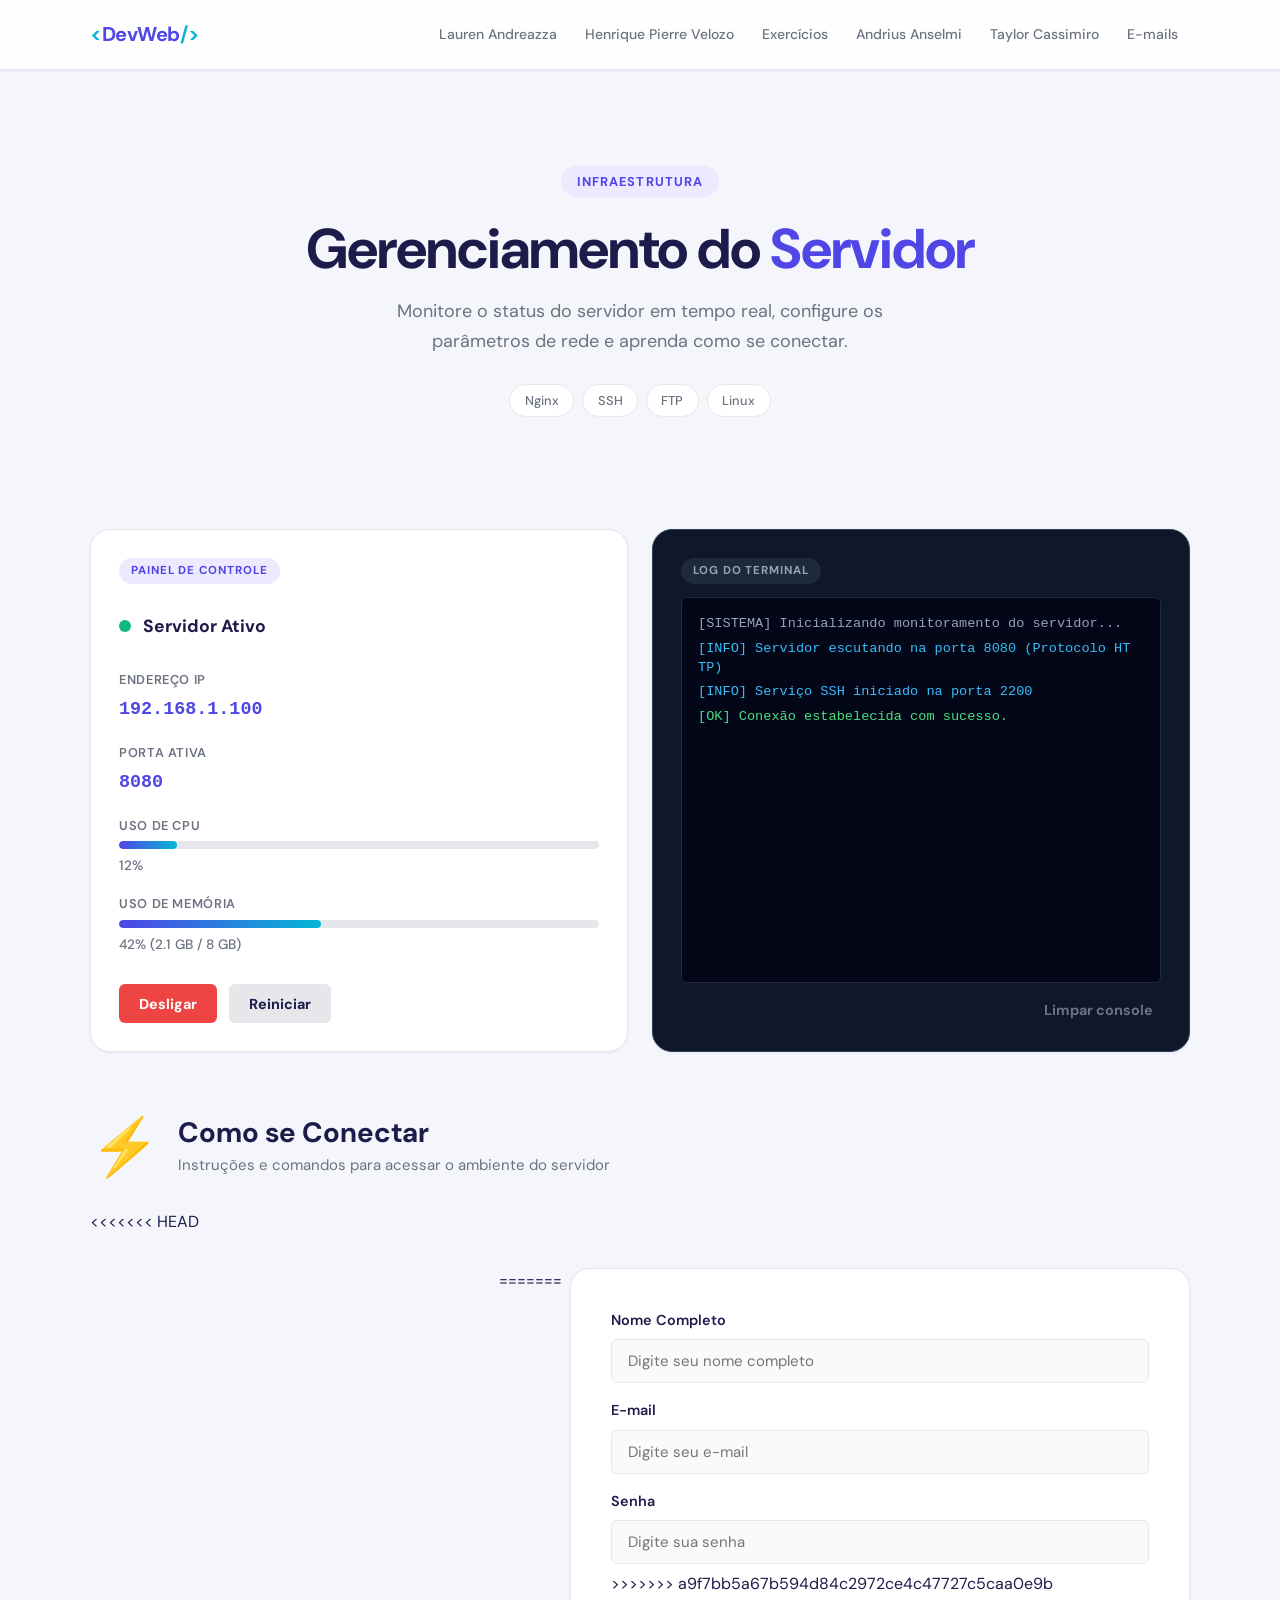
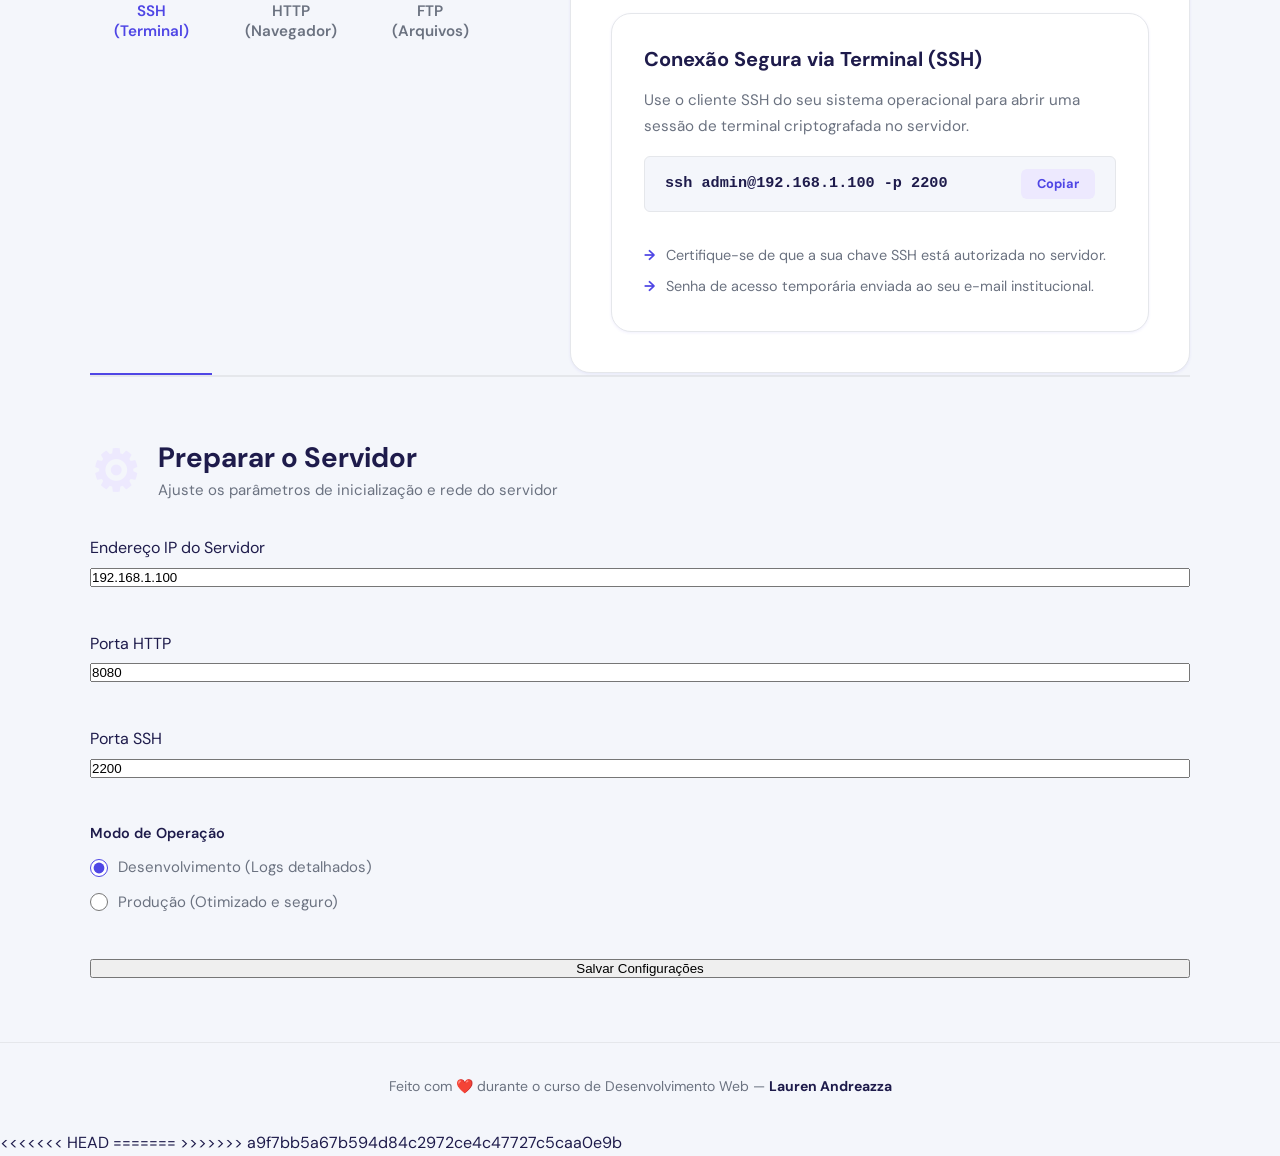
==== commit c4f922e3: "Merge branch 'main' of https://github.com/LaurenAndreazza/DevWeb" ====
--- a/Page_Portifolio/index.html
+++ b/Page_Portifolio/index.html
@@ -37,7 +37,8 @@
         <section class="hero">
             <div class="hero-badge">Infraestrutura</div>
             <h1 class="hero-title">Gerenciamento do <span class="highlight">Servidor</span></h1>
-            <p class="hero-subtitle">Monitore o status do servidor em tempo real, configure os parâmetros de rede e aprenda como se conectar.</p>
+            <p class="hero-subtitle">Monitore o status do servidor em tempo real, configure os parâmetros de rede e
+                aprenda como se conectar.</p>
             <div class="hero-chips">
                 <span class="chip">Nginx</span>
                 <span class="chip">SSH</span>
@@ -49,7 +50,7 @@
         <!-- Seção do Servidor (Painel Interativo) -->
         <section class="server-dashboard">
             <div class="server-grid">
-                
+
                 <!-- Card de Status e Controle -->
                 <div class="card server-card-status">
                     <div class="card-tag">Painel de Controle</div>
@@ -57,7 +58,7 @@
                         <span class="status-dot online" id="status-dot"></span>
                         <span class="status-text" id="status-text">Servidor Ativo</span>
                     </div>
-                    
+
                     <div class="stats-group">
                         <div class="stat-item">
                             <span class="stat-label">Endereço IP</span>
@@ -85,7 +86,8 @@
 
                     <div class="server-actions">
                         <button class="btn btn-danger" id="btn-toggle-server" onclick="toggleServer()">Desligar</button>
-                        <button class="btn btn-secondary" id="btn-restart-server" onclick="restartServer()">Reiniciar</button>
+                        <button class="btn btn-secondary" id="btn-restart-server"
+                            onclick="restartServer()">Reiniciar</button>
                     </div>
                 </div>
 
@@ -94,8 +96,10 @@
                     <div class="card-tag">Log do Terminal</div>
                     <div class="console-wrapper">
                         <div class="console-body" id="console-log">
-                            <div class="console-line text-system">[SISTEMA] Inicializando monitoramento do servidor...</div>
-                            <div class="console-line text-info">[INFO] Servidor escutando na porta 8080 (Protocolo HTTP)</div>
+                            <div class="console-line text-system">[SISTEMA] Inicializando monitoramento do servidor...
+                            </div>
+                            <div class="console-line text-info">[INFO] Servidor escutando na porta 8080 (Protocolo HTTP)
+                            </div>
                             <div class="console-line text-info">[INFO] Serviço SSH iniciado na porta 2200</div>
                             <div class="console-line text-success">[OK] Conexão estabelecida com sucesso.</div>
                         </div>
@@ -115,58 +119,76 @@
                 </div>
             </header>
 
-            <div class="connection-tabs-container">
+            <<<<<<< HEAD <div class="connection-tabs-container">
                 <div class="connection-tabs-nav">
                     <button class="tab-btn active" onclick="switchTab('ssh')">SSH (Terminal)</button>
                     <button class="tab-btn" onclick="switchTab('http')">HTTP (Navegador)</button>
                     <button class="tab-btn" onclick="switchTab('ftp')">FTP (Arquivos)</button>
-                </div>
-
-                <div class="connection-tabs-content card">
-                    <!-- Tab SSH -->
-                    <div class="tab-pane active" id="pane-ssh">
-                        <h3>Conexão Segura via Terminal (SSH)</h3>
-                        <p>Use o cliente SSH do seu sistema operacional para abrir uma sessão de terminal criptografada no servidor.</p>
-                        <div class="code-box">
-                            <code id="code-ssh">ssh admin@192.168.1.100 -p 2200</code>
-                            <button class="btn-copy" onclick="copyText('code-ssh', this)">Copiar</button>
-                        </div>
-                        <ul class="styled-list" style="margin-top: 1rem;">
-                            <li>Certifique-se de que a sua chave SSH está autorizada no servidor.</li>
-                            <li>Senha de acesso temporária enviada ao seu e-mail institucional.</li>
-                        </ul>
-                    </div>
-
-                    <!-- Tab HTTP -->
-                    <div class="tab-pane" id="pane-http">
-                        <h3>Acesso Web (HTTP)</h3>
-                        <p>Acesse o servidor diretamente através do seu navegador para visualizar as aplicações web hospedadas.</p>
-                        <div class="code-box">
-                            <code id="code-http">http://192.168.1.100:8080</code>
-                            <button class="btn-copy" onclick="copyText('code-http', this)">Copiar</button>
-                        </div>
-                        <ul class="styled-list" style="margin-top: 1rem;">
-                            <li>Verifique se o serviço web está ativo no painel de controle acima.</li>
-                            <li>Porta padrão HTTP configurada é a 8080.</li>
-                        </ul>
-                    </div>
-
-                    <!-- Tab FTP -->
-                    <div class="tab-pane" id="pane-ftp">
-                        <h3>Transferência de Arquivos (SFTP/FTP)</h3>
-                        <p>Conecte-se usando clientes como FileZilla ou WinSCP para enviar e gerenciar arquivos do site.</p>
-                        <div class="code-box">
-                            <code id="code-ftp">sftp://192.168.1.100:2200</code>
-                            <button class="btn-copy" onclick="copyText('code-ftp', this)">Copiar</button>
-                        </div>
-                        <ul class="styled-list" style="margin-top: 1rem;">
-                            <li><strong>Usuário:</strong> <code>admin</code></li>
-                            <li><strong>Caminho raiz:</strong> <code>/var/www/html/page_portifolio</code></li>
-                            <li>Utilize o protocolo seguro SFTP para transferências protegidas.</li>
-                        </ul>
-                    </div>
-                </div>
-            </div>
+                    =======
+                    <form id="formulario" method="post" action="https://elgio.prof.nom.br/web/le/"
+                        onsubmit="validaDados()">
+                        <div class="form-group">
+                            <label for="nome">Nome Completo</label>
+                            <input type="text" id="nome" name="nome" placeholder="Digite seu nome completo">
+                        </div>
+                        <div class="form-group">
+                            <label for="email">E-mail</label>
+                            <input type="email" id="email" name="email" placeholder="Digite seu e-mail">
+                        </div>
+                        <div class="form-group">
+                            <label for="senha">Senha</label>
+                            <input type="password" id="senha" name="senha" placeholder="Digite sua senha">
+                            >>>>>>> a9f7bb5a67b594d84c2972ce4c47727c5caa0e9b
+                        </div>
+
+                        <div class="connection-tabs-content card">
+                            <!-- Tab SSH -->
+                            <div class="tab-pane active" id="pane-ssh">
+                                <h3>Conexão Segura via Terminal (SSH)</h3>
+                                <p>Use o cliente SSH do seu sistema operacional para abrir uma sessão de terminal
+                                    criptografada no servidor.</p>
+                                <div class="code-box">
+                                    <code id="code-ssh">ssh admin@192.168.1.100 -p 2200</code>
+                                    <button class="btn-copy" onclick="copyText('code-ssh', this)">Copiar</button>
+                                </div>
+                                <ul class="styled-list" style="margin-top: 1rem;">
+                                    <li>Certifique-se de que a sua chave SSH está autorizada no servidor.</li>
+                                    <li>Senha de acesso temporária enviada ao seu e-mail institucional.</li>
+                                </ul>
+                            </div>
+
+                            <!-- Tab HTTP -->
+                            <div class="tab-pane" id="pane-http">
+                                <h3>Acesso Web (HTTP)</h3>
+                                <p>Acesse o servidor diretamente através do seu navegador para visualizar as aplicações
+                                    web hospedadas.</p>
+                                <div class="code-box">
+                                    <code id="code-http">http://192.168.1.100:8080</code>
+                                    <button class="btn-copy" onclick="copyText('code-http', this)">Copiar</button>
+                                </div>
+                                <ul class="styled-list" style="margin-top: 1rem;">
+                                    <li>Verifique se o serviço web está ativo no painel de controle acima.</li>
+                                    <li>Porta padrão HTTP configurada é a 8080.</li>
+                                </ul>
+                            </div>
+
+                            <!-- Tab FTP -->
+                            <div class="tab-pane" id="pane-ftp">
+                                <h3>Transferência de Arquivos (SFTP/FTP)</h3>
+                                <p>Conecte-se usando clientes como FileZilla ou WinSCP para enviar e gerenciar arquivos
+                                    do site.</p>
+                                <div class="code-box">
+                                    <code id="code-ftp">sftp://192.168.1.100:2200</code>
+                                    <button class="btn-copy" onclick="copyText('code-ftp', this)">Copiar</button>
+                                </div>
+                                <ul class="styled-list" style="margin-top: 1rem;">
+                                    <li><strong>Usuário:</strong> <code>admin</code></li>
+                                    <li><strong>Caminho raiz:</strong> <code>/var/www/html/page_portifolio</code></li>
+                                    <li>Utilize o protocolo seguro SFTP para transferências protegidas.</li>
+                                </ul>
+                            </div>
+                        </div>
+                </div>
         </section>
 
         <!-- Página/Formulário para Preparar o Servidor -->
@@ -182,7 +204,8 @@
             <form onsubmit="saveServerConfig(event)" id="server-config-form">
                 <div class="form-group">
                     <label for="server-ip-input">Endereço IP do Servidor</label>
-                    <input type="text" id="server-ip-input" name="server_ip" value="192.168.1.100" placeholder="Ex: 192.168.1.100">
+                    <input type="text" id="server-ip-input" name="server_ip" value="192.168.1.100"
+                        placeholder="Ex: 192.168.1.100">
                 </div>
                 <div class="form-group">
                     <label for="server-port-input">Porta HTTP</label>
@@ -218,198 +241,201 @@
         </div>
     </footer>
 
-    <!-- ===== JAVASCRIPT ===== -->
-    <script>
-        // Alternar abas de conexão
-        function switchTab(tabName) {
-            // Remove classe active de todos os botões e abas
-            document.querySelectorAll('.tab-btn').forEach(btn => btn.classList.remove('active'));
-            document.querySelectorAll('.tab-pane').forEach(pane => pane.classList.remove('active'));
-            
-            // Adiciona classe active no selecionado
-            const activeBtn = Array.from(document.querySelectorAll('.tab-btn')).find(btn => btn.innerText.toLowerCase().includes(tabName));
-            if (activeBtn) activeBtn.classList.add('active');
-            
-            const activePane = document.getElementById('pane-' + tabName);
-            if (activePane) activePane.classList.add('active');
-            
-            logToConsole(`[INTERAÇÃO] Alternado para aba de conexão: ${tabName.toUpperCase()}`, 'info');
-        }
-
-        // Copiar texto para a área de transferência
-        function copyText(elementId, btnElement) {
-            const codeText = document.getElementById(elementId).innerText;
-            navigator.clipboard.writeText(codeText).then(() => {
-                const originalText = btnElement.innerText;
-                btnElement.innerText = "Copiado!";
-                btnElement.style.background = "var(--color-accent)";
-                btnElement.style.color = "#fff";
-                
-                logToConsole(`[INTERAÇÃO] Comando copiado: "${codeText}"`, 'success');
-                
-                setTimeout(() => {
-                    btnElement.innerText = originalText;
-                    btnElement.style.background = "";
-                    btnElement.style.color = "";
-                }, 1500);
-            }).catch(err => {
-                logToConsole('[ERRO] Falha ao copiar comando.', 'error');
-            });
-        }
-
-        // Adiciona linha no console
-        function logToConsole(message, type = 'system') {
-            const consoleLog = document.getElementById('console-log');
-            if (!consoleLog) return;
-            
-            const line = document.createElement('div');
-            line.className = 'console-line';
-            
-            const now = new Date();
-            const timeStr = `[${now.getHours().toString().padStart(2, '0')}:${now.getMinutes().toString().padStart(2, '0')}:${now.getSeconds().toString().padStart(2, '0')}]`;
-            
-            if (type === 'error') {
-                line.className += ' text-error';
-                line.innerText = `${timeStr} [ERRO] ${message}`;
-            } else if (type === 'success') {
-                line.className += ' text-success';
-                line.innerText = `${timeStr} [OK] ${message}`;
-            } else if (type === 'info') {
-                line.className += ' text-info';
-                line.innerText = `${timeStr} ${message}`;
-            } else {
-                line.className += ' text-system';
-                line.innerText = `${timeStr} ${message}`;
-            }
-            
-            consoleLog.appendChild(line);
-            consoleLog.scrollTop = consoleLog.scrollHeight;
-        }
-
-        // Limpar logs
-        function clearLogs() {
-            const consoleLog = document.getElementById('console-log');
-            if (consoleLog) {
-                consoleLog.innerHTML = '<div class="console-line text-system">[SISTEMA] Console de logs limpo pelo usuário.</div>';
-            }
-        }
-
-        // Variável de controle do estado do servidor
-        let isServerOnline = true;
-        let statsInterval = null;
-
-        // Alternar estado Ligar/Desligar
-        function toggleServer() {
-            isServerOnline = !isServerOnline;
-            const dot = document.getElementById('status-dot');
-            const text = document.getElementById('status-text');
-            const btn = document.getElementById('btn-toggle-server');
-            
-            if (isServerOnline) {
-                dot.className = "status-dot online";
-                text.innerText = "Servidor Ativo";
-                btn.innerText = "Desligar";
-                btn.className = "btn btn-danger";
-                logToConsole("[SISTEMA] Servidor foi iniciado com sucesso.", "success");
-                startMetricsSimulation();
-            } else {
-                dot.className = "status-dot offline";
-                text.innerText = "Servidor Inativo";
-                btn.innerText = "Ligar";
-                btn.className = "btn btn-success";
-                logToConsole("[SISTEMA] Servidor foi desligado e todos os serviços parados.", "error");
-                stopMetricsSimulation();
-                
-                // Zera as barras
-                document.getElementById('cpu-bar').style.width = '0%';
-                document.getElementById('cpu-text').innerText = '0%';
-                document.getElementById('ram-bar').style.width = '0%';
-                document.getElementById('ram-text').innerText = '0% (Inativo)';
-            }
-        }
-
-        // Reiniciar Servidor
-        function restartServer() {
-            logToConsole("[SISTEMA] Reinicializando o servidor...", "system");
-            const dot = document.getElementById('status-dot');
-            const text = document.getElementById('status-text');
-            
-            dot.className = "status-dot offline";
-            text.innerText = "Reiniciando...";
-            
-            // Simula reinicialização
-            setTimeout(() => {
+    <<<<<<< HEAD <!--=====JAVASCRIPT=====-->
+        <script>
+            // Alternar abas de conexão
+            function switchTab(tabName) {
+                // Remove classe active de todos os botões e abas
+                document.querySelectorAll('.tab-btn').forEach(btn => btn.classList.remove('active'));
+                document.querySelectorAll('.tab-pane').forEach(pane => pane.classList.remove('active'));
+
+                // Adiciona classe active no selecionado
+                const activeBtn = Array.from(document.querySelectorAll('.tab-btn')).find(btn => btn.innerText.toLowerCase().includes(tabName));
+                if (activeBtn) activeBtn.classList.add('active');
+
+                const activePane = document.getElementById('pane-' + tabName);
+                if (activePane) activePane.classList.add('active');
+
+                logToConsole(`[INTERAÇÃO] Alternado para aba de conexão: ${tabName.toUpperCase()}`, 'info');
+            }
+
+            // Copiar texto para a área de transferência
+            function copyText(elementId, btnElement) {
+                const codeText = document.getElementById(elementId).innerText;
+                navigator.clipboard.writeText(codeText).then(() => {
+                    const originalText = btnElement.innerText;
+                    btnElement.innerText = "Copiado!";
+                    btnElement.style.background = "var(--color-accent)";
+                    btnElement.style.color = "#fff";
+
+                    logToConsole(`[INTERAÇÃO] Comando copiado: "${codeText}"`, 'success');
+
+                    setTimeout(() => {
+                        btnElement.innerText = originalText;
+                        btnElement.style.background = "";
+                        btnElement.style.color = "";
+                    }, 1500);
+                }).catch(err => {
+                    logToConsole('[ERRO] Falha ao copiar comando.', 'error');
+                });
+            }
+
+            // Adiciona linha no console
+            function logToConsole(message, type = 'system') {
+                const consoleLog = document.getElementById('console-log');
+                if (!consoleLog) return;
+
+                const line = document.createElement('div');
+                line.className = 'console-line';
+
+                const now = new Date();
+                const timeStr = `[${now.getHours().toString().padStart(2, '0')}:${now.getMinutes().toString().padStart(2, '0')}:${now.getSeconds().toString().padStart(2, '0')}]`;
+
+                if (type === 'error') {
+                    line.className += ' text-error';
+                    line.innerText = `${timeStr} [ERRO] ${message}`;
+                } else if (type === 'success') {
+                    line.className += ' text-success';
+                    line.innerText = `${timeStr} [OK] ${message}`;
+                } else if (type === 'info') {
+                    line.className += ' text-info';
+                    line.innerText = `${timeStr} ${message}`;
+                } else {
+                    line.className += ' text-system';
+                    line.innerText = `${timeStr} ${message}`;
+                }
+
+                consoleLog.appendChild(line);
+                consoleLog.scrollTop = consoleLog.scrollHeight;
+            }
+
+            // Limpar logs
+            function clearLogs() {
+                const consoleLog = document.getElementById('console-log');
+                if (consoleLog) {
+                    consoleLog.innerHTML = '<div class="console-line text-system">[SISTEMA] Console de logs limpo pelo usuário.</div>';
+                }
+            }
+
+            // Variável de controle do estado do servidor
+            let isServerOnline = true;
+            let statsInterval = null;
+
+            // Alternar estado Ligar/Desligar
+            function toggleServer() {
+                isServerOnline = !isServerOnline;
+                const dot = document.getElementById('status-dot');
+                const text = document.getElementById('status-text');
+                const btn = document.getElementById('btn-toggle-server');
+
                 if (isServerOnline) {
                     dot.className = "status-dot online";
                     text.innerText = "Servidor Ativo";
-                    logToConsole("[SISTEMA] Servidor reiniciado e pronto para receber conexões.", "success");
+                    btn.innerText = "Desligar";
+                    btn.className = "btn btn-danger";
+                    logToConsole("[SISTEMA] Servidor foi iniciado com sucesso.", "success");
+                    startMetricsSimulation();
                 } else {
-                    logToConsole("[SISTEMA] O servidor está offline. Ligue-o para iniciar.", "info");
+                    dot.className = "status-dot offline";
+                    text.innerText = "Servidor Inativo";
+                    btn.innerText = "Ligar";
+                    btn.className = "btn btn-success";
+                    logToConsole("[SISTEMA] Servidor foi desligado e todos os serviços parados.", "error");
+                    stopMetricsSimulation();
+
+                    // Zera as barras
+                    document.getElementById('cpu-bar').style.width = '0%';
+                    document.getElementById('cpu-text').innerText = '0%';
+                    document.getElementById('ram-bar').style.width = '0%';
+                    document.getElementById('ram-text').innerText = '0% (Inativo)';
                 }
-            }, 1000);
-        }
-
-        // Simulação de uso de recursos
-        function startMetricsSimulation() {
-            if (statsInterval) clearInterval(statsInterval);
-            statsInterval = setInterval(() => {
-                if (!isServerOnline) return;
-                
-                // Gera CPU e RAM aleatórios
-                const cpuVal = Math.floor(Math.random() * 30) + 5; // 5% a 35%
-                const ramVal = Math.floor(Math.random() * 15) + 35; // 35% a 50%
-                
-                document.getElementById('cpu-bar').style.width = cpuVal + '%';
-                document.getElementById('cpu-text').innerText = cpuVal + '%';
-                
-                document.getElementById('ram-bar').style.width = ramVal + '%';
-                const ramGB = ((ramVal / 100) * 8).toFixed(1);
-                document.getElementById('ram-text').innerText = `${ramVal}% (${ramGB} GB / 8 GB)`;
-                
-                // Ocasionalmente loga um acesso simulado
-                if (Math.random() > 0.8) {
-                    const randomIP = `192.168.1.${Math.floor(Math.random() * 200) + 2}`;
-                    logToConsole(`[NGINX] GET / HTTP/1.1 de ${randomIP} - Status 200`, 'info');
+            }
+
+            // Reiniciar Servidor
+            function restartServer() {
+                logToConsole("[SISTEMA] Reinicializando o servidor...", "system");
+                const dot = document.getElementById('status-dot');
+                const text = document.getElementById('status-text');
+
+                dot.className = "status-dot offline";
+                text.innerText = "Reiniciando...";
+
+                // Simula reinicialização
+                setTimeout(() => {
+                    if (isServerOnline) {
+                        dot.className = "status-dot online";
+                        text.innerText = "Servidor Ativo";
+                        logToConsole("[SISTEMA] Servidor reiniciado e pronto para receber conexões.", "success");
+                    } else {
+                        logToConsole("[SISTEMA] O servidor está offline. Ligue-o para iniciar.", "info");
+                    }
+                }, 1000);
+            }
+
+            // Simulação de uso de recursos
+            function startMetricsSimulation() {
+                if (statsInterval) clearInterval(statsInterval);
+                statsInterval = setInterval(() => {
+                    if (!isServerOnline) return;
+
+                    // Gera CPU e RAM aleatórios
+                    const cpuVal = Math.floor(Math.random() * 30) + 5; // 5% a 35%
+                    const ramVal = Math.floor(Math.random() * 15) + 35; // 35% a 50%
+
+                    document.getElementById('cpu-bar').style.width = cpuVal + '%';
+                    document.getElementById('cpu-text').innerText = cpuVal + '%';
+
+                    document.getElementById('ram-bar').style.width = ramVal + '%';
+                    const ramGB = ((ramVal / 100) * 8).toFixed(1);
+                    document.getElementById('ram-text').innerText = `${ramVal}% (${ramGB} GB / 8 GB)`;
+
+                    // Ocasionalmente loga um acesso simulado
+                    if (Math.random() > 0.8) {
+                        const randomIP = `192.168.1.${Math.floor(Math.random() * 200) + 2}`;
+                        logToConsole(`[NGINX] GET / HTTP/1.1 de ${randomIP} - Status 200`, 'info');
+                    }
+                }, 3000);
+            }
+
+            function stopMetricsSimulation() {
+                if (statsInterval) {
+                    clearInterval(statsInterval);
+                    statsInterval = null;
                 }
-            }, 3000);
-        }
-
-        function stopMetricsSimulation() {
-            if (statsInterval) {
-                clearInterval(statsInterval);
-                statsInterval = null;
-            }
-        }
-
-        // Salvar configuração do formulário
-        function saveServerConfig(event) {
-            event.preventDefault();
-            
-            const ip = document.getElementById('server-ip-input').value;
-            const port = document.getElementById('server-port-input').value;
-            const sshPort = document.getElementById('server-ssh-port-input').value;
-            const mode = document.querySelector('input[name="server_mode"]:checked').value;
-            
-            // Atualiza os displays do painel
-            document.getElementById('server-ip').innerText = ip;
-            document.getElementById('server-port-display').innerText = port;
-            
-            // Atualiza os comandos
-            document.getElementById('code-ssh').innerText = `ssh admin@${ip} -p ${sshPort}`;
-            document.getElementById('code-http').innerText = `http://${ip}:${port}`;
-            document.getElementById('code-ftp').innerText = `sftp://${ip}:${sshPort}`;
-            
-            logToConsole(`[CONFIG] Parâmetros alterados! Novo IP: ${ip}, Porta HTTP: ${port}, Porta SSH: ${sshPort}, Modo: ${mode}`, 'success');
-            logToConsole(`[CONFIG] Aplicando modificações e reiniciando nginx...`, 'system');
-            
-            if (isServerOnline) {
-                restartServer();
-            }
-        }
-
-        // Inicia simulação na primeira carga
-        startMetricsSimulation();
-    </script>
+            }
+
+            // Salvar configuração do formulário
+            function saveServerConfig(event) {
+                event.preventDefault();
+
+                const ip = document.getElementById('server-ip-input').value;
+                const port = document.getElementById('server-port-input').value;
+                const sshPort = document.getElementById('server-ssh-port-input').value;
+                const mode = document.querySelector('input[name="server_mode"]:checked').value;
+
+                // Atualiza os displays do painel
+                document.getElementById('server-ip').innerText = ip;
+                document.getElementById('server-port-display').innerText = port;
+
+                // Atualiza os comandos
+                document.getElementById('code-ssh').innerText = `ssh admin@${ip} -p ${sshPort}`;
+                document.getElementById('code-http').innerText = `http://${ip}:${port}`;
+                document.getElementById('code-ftp').innerText = `sftp://${ip}:${sshPort}`;
+
+                logToConsole(`[CONFIG] Parâmetros alterados! Novo IP: ${ip}, Porta HTTP: ${port}, Porta SSH: ${sshPort}, Modo: ${mode}`, 'success');
+                logToConsole(`[CONFIG] Aplicando modificações e reiniciando nginx...`, 'system');
+
+                if (isServerOnline) {
+                    restartServer();
+                }
+            }
+
+            // Inicia simulação na primeira carga
+            startMetricsSimulation();
+        </script>
+        =======
+        <script src="js/script.js"></script>
+        >>>>>>> a9f7bb5a67b594d84c2972ce4c47727c5caa0e9b
 </body>
 
 </html>
--- a/Page_Portifolio/css/style.css
+++ b/Page_Portifolio/css/style.css
@@ -1,974 +1,919 @@
-/* =============================================
-    Boa noite, Professor! Este é meu CSS.
-    Pedi para a IA resumir o funcionamento de cada TAG para facilitar a leitura
-    Qualquer dúvida estou a disposição. Ass: Lauren Andreazza
-   ============================================= */
-
-
-/* Importa a fonte DM Sans do Google Fonts */
 @import url("https://fonts.googleapis.com/css2?family=DM+Sans:ital,opsz,wght@0,9..40,400;0,9..40,500;0,9..40,700;1,9..40,400&display=swap");
 
-/* =============================================
-   RESET UNIVERSAL
-   Aplica em todos os elementos (*), incluindo
-   os pseudo-elementos ::before e ::after
-   ============================================= */
+
 *,
 *::after,
 *::before {
     box-sizing: border-box;
-    /* padding e border não aumentam o tamanho do elemento */
+
     margin: 0;
-    /* remove margens padrão do navegador */
+
     padding: 0;
-    /* remove espaçamentos internos padrão do navegador */
-}
-
-/* =============================================
-   MÉTODO DE VARIÁVEIS NO CSS
-   Declaradas em :root, ficam disponíveis
-   em todo o arquivo via var(--nome)
-   ============================================= */
+
+}
+
+
 :root {
     --header-outer-height: 70px;
-    /* altura total do header */
+
     --header-inner-height: 70px;
-    /* altura do conteúdo interno do header */
+
     --header-height-difference: calc(var(--header-outer-height) - var(--header-inner-height));
-    /* diferença calculada automaticamente */
+
     --header-bg: #ffffff;
-    /* cor de fundo do header */
-
-    /* Paleta de cores */
+
+
+
     --color-bg: #f4f6fb;
-    /* cor de fundo da página (cinza azulado suave) */
+
     --color-surface: #ffffff;
-    /* cor de fundo de cards e formulários */
+
     --color-primary: #4f46e5;
-    /* roxo principal — usado em botões, links, destaques */
+
     --color-primary-light: #ede9fe;
-    /* versão clara do roxo — usado em badges e fundos sutis */
+
     --color-primary-dark: #3730a3;
-    /* versão escura do roxo — usado no gradiente do botão */
+
     --color-accent: #06b6d4;
-    /* ciano — usado nos colchetes do logo e detalhes */
+
     --color-text: #1e1b4b;
-    /* cor principal do texto (quase preto azulado) */
+
     --color-text-muted: #6b7280;
-    /* cor de texto secundário (cinza) */
+
     --color-border: #e5e7eb;
-    /* cor das bordas dos cards e inputs */
+
     --color-code-bg: #ede9fe;
-    /* fundo do elemento <code> */
+
     --color-code-text: #4f46e5;
-    /* cor do texto dentro do <code> */
-
-    /* Sombras */
+
+
+
     --shadow-sm: 0 1px 3px rgba(79, 70, 229, 0.08);
-    /* sombra leve (estado normal dos cards) */
+
     --shadow-md: 0 4px 16px rgba(79, 70, 229, 0.12);
-    /* sombra média (hover dos cards) */
+
     --shadow-lg: 0 12px 40px rgba(79, 70, 229, 0.16);
-    /* sombra forte (elementos em destaque) */
-
-    /* Arredondamento */
+
+
+
     --radius-sm: 6px;
-    /* bordas levemente arredondadas (inputs, botão) */
+
     --radius-md: 12px;
-    /* arredondamento médio (cards menores) */
+
     --radius-lg: 20px;
-    /* arredondamento grande (cards principais, form) */
+
 
     --transition: 0.25s ease;
-    /* duração e curva padrão das animações */
-}
-
-/* =============================================
-   HTML
-   ============================================= */
+
+}
+
+
 html {
     scroll-behavior: smooth;
-    /* faz a página rolar suavemente ao clicar em âncoras (#link) */
-}
-
-/* =============================================
-   BODY — estilos base herdados por tudo
-   ============================================= */
+
+}
+
+
 body {
     font-family: "DM Sans", sans-serif;
-    /* aplica a fonte importada em todo o site */
+
     background-color: var(--color-bg);
-    /* cor de fundo da página inteira */
+
     color: var(--color-text);
-    /* cor padrão de todo texto */
+
     line-height: 1.65;
-    /* espaçamento entre linhas (1.65× o tamanho da fonte) */
+
     -webkit-font-smoothing: antialiased;
-    /* suaviza as bordas das letras no Mac/Safari */
-}
-
-/* =============================================
-   CONTAINER CENTRALIZADO
-   Usado no header e no main para limitar
-   a largura e centralizar o conteúdo
-   ============================================= */
+
+}
+
+
 .responsive-wrapper {
     width: 90%;
-    /* ocupa 90% da largura — 5% de respiro em cada lado */
+
     max-width: 1100px;
-    /* em telas grandes, para de crescer além de 1100px */
+
     margin-left: auto;
-    /* centraliza horizontalmente (junto com margin-right: auto) */
+
     margin-right: auto;
-    /* centraliza horizontalmente */
-}
-
-/* =============================================
-   HEADER EXTERNO — barra de topo
-   ============================================= */
+
+}
+
+
 .header-outer {
     height: var(--header-outer-height);
-    /* altura definida pela variável */
+
     position: sticky;
-    /* gruda no topo ao rolar a página */
+
     top: 0;
-    /* posição onde ele para de rolar */
+
     z-index: 100;
-    /* fica na frente de todos os outros elementos */
-    display: flex;
-    /* ativa flexbox para alinhar o conteúdo */
+
+    display: flex;
+
     align-items: center;
-    /* centraliza verticalmente */
+
     background-color: rgba(255, 255, 255, 0.85);
-    /* branco com 15% de transparência */
+
     backdrop-filter: blur(12px);
-    /* desfoca o conteúdo atrás (efeito vidro fosco) */
+
     -webkit-backdrop-filter: blur(12px);
-    /* mesma coisa — compatibilidade com Safari */
+
     border-bottom: 1px solid var(--color-border);
-    /* linha sutil na base do header */
+
     box-shadow: var(--shadow-sm);
-    /* sombra leve para separar do conteúdo */
-}
-
-/* =============================================
-   HEADER INTERNO — alinha logo e nav
-   ============================================= */
+
+}
+
+
 .header-inner {
     height: var(--header-inner-height);
-    /* mesma altura do header externo */
-    display: flex;
-    /* ativa flexbox */
+
+    display: flex;
+
     align-items: center;
-    /* alinha logo e nav verticalmente */
+
     justify-content: space-between;
-    /* logo à esquerda, navegação à direita */
+
     gap: 1.5rem;
-    /* espaço mínimo entre logo e nav */
-}
-
-/* =============================================
-   LOGO
-   ============================================= */
+
+}
+
+
 .header-logo {
     font-size: 1.25rem;
-    /* tamanho do texto do logo */
-    font-weight: 700;
-    /* negrito forte */
+
+    font-weight: 700;
+
     color: var(--color-primary);
-    /* cor roxa principal */
+
     text-decoration: none;
-    /* remove o sublinhado de link */
+
     letter-spacing: -0.5px;
-    /* aperta levemente o espaçamento entre letras */
+
     flex-shrink: 0;
-    /* impede o logo de encolher quando o espaço aperta */
+
 }
 
 .logo-bracket {
     color: var(--color-accent);
-    /* os colchetes </ > ficam em ciano */
-}
-
-/* =============================================
-   NAVEGAÇÃO DO HEADER
-   ============================================= */
+
+}
+
+
 .header-navigation {
     display: flex;
-    /* ativa flexbox */
+
     align-items: center;
-    /* alinha verticalmente */
+
 }
 
 .header-navigation ol {
     display: flex;
-    /* coloca os itens da lista em linha */
+
     flex-wrap: wrap;
-    /* permite quebrar linha se não couber */
+
     list-style: none;
-    /* remove os números da lista ordenada */
+
     gap: 0.25rem;
-    /* pequeno espaço entre os itens */
+
 }
 
 .header-navigation a {
     display: none;
-    /* escondido por padrão (telas pequenas) */
+
     font-size: 0.875rem;
-    /* tamanho menor que o texto normal */
+
     font-weight: 500;
-    /* peso médio */
-    color: var(--color-text-muted);
-    /* cinza — menos destaque que o logo */
+
+    color: var(--color-text-muted);
+
     text-decoration: none;
-    /* sem sublinhado */
+
     padding: 0.35rem 0.75rem;
-    /* espaçamento interno (vertical horizontal) */
+
     border-radius: var(--radius-sm);
-    /* bordas arredondadas ao hover */
+
     transition: background-color var(--transition), color var(--transition);
-    /* anima cor e fundo */
-}
-
-/* Hover no link da navegação */
+
+}
+
+
 .header-navigation a:hover {
     background-color: var(--color-primary-light);
-    /* fundo roxo claro ao passar o mouse */
+
     color: var(--color-primary);
-    /* texto roxo ao passar o mouse */
-}
-
-/* Exibe os links apenas em telas com 800px ou mais */
+
+}
+
+
 @media (min-width: 800px) {
     .header-navigation a {
         display: inline-block;
-        /* mostra o link em tela grande */
+
     }
 }
 
-/* =============================================
-   MAIN
-   ============================================= */
+
 main {
     padding-top: 3rem;
-    /* espaço do topo (abaixo do header) */
+
     padding-bottom: 4rem;
-    /* espaço no final da página */
-    display: flex;
-    /* ativa flexbox */
-    flex-direction: column;
-    /* empilha as seções verticalmente */
+
+    display: flex;
+
+    flex-direction: column;
+
     gap: 4rem;
-    /* espaço entre hero, exercício 2 e exercício 3 */
-}
-
-/* =============================================
-   HERO — seção de boas-vindas
-   ============================================= */
+
+}
+
+
 .hero {
     text-align: center;
-    /* centraliza todo o texto */
+
     padding: 3rem 1rem;
-    /* espaçamento interno (vertical horizontal) */
+
 }
 
 .hero-badge {
     display: inline-block;
-    /* não ocupa a linha toda — fica do tamanho do texto */
+
     background-color: var(--color-primary-light);
-    /* fundo roxo claro */
+
     color: var(--color-primary);
-    /* texto roxo */
+
     font-size: 0.8rem;
-    /* texto pequeno */
-    font-weight: 700;
-    /* negrito */
+
+    font-weight: 700;
+
     letter-spacing: 0.08em;
-    /* espaçamento entre letras (efeito uppercase) */
+
     text-transform: uppercase;
-    /* transforma o texto em maiúsculas */
+
     padding: 0.3rem 1rem;
-    /* espaçamento interno */
+
     border-radius: 100px;
-    /* deixa completamente oval (pílula) */
+
     margin-bottom: 1.25rem;
-    /* espaço abaixo do badge */
+
 }
 
 .hero-title {
     font-size: clamp(2rem, 5vw, 3.5rem);
-    /* responsivo: mín 2rem, cresce com a tela, máx 3.5rem */
-    font-weight: 700;
-    /* negrito forte */
+
+    font-weight: 700;
+
     line-height: 1.15;
-    /* linhas mais juntas para títulos grandes */
+
     letter-spacing: -1px;
-    /* letras levemente mais juntas */
+
     margin-bottom: 1rem;
-    /* espaço abaixo do título */
+
     color: var(--color-text);
-    /* cor principal do texto */
+
 }
 
 .hero-title .highlight {
     color: var(--color-primary);
-    /* palavra em destaque fica roxa */
+
     position: relative;
-    /* base para possíveis pseudo-elementos futuros */
+
 }
 
 .hero-subtitle {
     font-size: 1.125rem;
-    /* um pouco maior que o texto normal */
-    color: var(--color-text-muted);
-    /* cinza — texto menos importante */
+
+    color: var(--color-text-muted);
+
     max-width: 520px;
-    /* limita a largura para não ficar muito longo */
+
     margin: 0 auto 1.75rem;
-    /* centraliza e adiciona espaço abaixo */
+
 }
 
 .hero-chips {
     display: flex;
-    /* coloca os chips em linha */
+
     justify-content: center;
-    /* centraliza horizontalmente */
+
     flex-wrap: wrap;
-    /* quebra linha se não couber */
+
     gap: 0.5rem;
-    /* espaço entre os chips */
+
 }
 
 .chip {
     background-color: var(--color-surface);
-    /* fundo branco */
+
     border: 1px solid var(--color-border);
-    /* borda cinza sutil */
-    color: var(--color-text-muted);
-    /* texto cinza */
+
+    color: var(--color-text-muted);
+
     font-size: 0.8rem;
-    /* texto pequeno */
+
     font-weight: 500;
-    /* peso médio */
+
     padding: 0.3rem 0.9rem;
-    /* espaçamento interno */
+
     border-radius: 100px;
-    /* formato oval (pílula) */
-}
-
-/* =============================================
-   BLOCO DE EXERCÍCIO
-   ============================================= */
+
+}
+
+
 .exercise-block {
     display: flex;
-    /* ativa flexbox */
-    flex-direction: column;
-    /* empilha header e cards verticalmente */
+
+    flex-direction: column;
+
     gap: 2rem;
-    /* espaço entre o cabeçalho e os cards */
+
 }
 
 .exercise-header {
     display: flex;
-    /* coloca número e texto lado a lado */
+
     align-items: center;
-    /* alinha verticalmente */
+
     gap: 1.25rem;
-    /* espaço entre o número e o texto */
+
 }
 
 .exercise-number {
     font-size: 3.5rem;
-    /* número grande decorativo */
-    font-weight: 700;
-    /* negrito */
+
+    font-weight: 700;
+
     line-height: 1;
-    /* sem espaçamento extra de linha */
+
     color: var(--color-primary-light);
-    /* roxo bem claro — decorativo, não chama atenção */
+
     letter-spacing: -2px;
-    /* letras bem juntas para números grandes */
+
     flex-shrink: 0;
-    /* não deixa o número encolher */
+
     user-select: none;
-    /* impede o usuário de selecionar o número com o mouse */
+
 }
 
 .exercise-title {
     font-size: 1.75rem;
-    /* tamanho do título do exercício */
-    font-weight: 700;
-    /* negrito */
+
+    font-weight: 700;
+
     color: var(--color-text);
-    /* cor principal */
+
     line-height: 1.2;
-    /* espaçamento de linha compacto */
+
 }
 
 .exercise-desc {
     font-size: 0.9375rem;
-    /* um pouco menor que o texto normal */
-    color: var(--color-text-muted);
-    /* cinza — texto secundário */
+
+    color: var(--color-text-muted);
+
     margin-top: 0.2rem;
-    /* pequeno espaço acima */
-}
-
-/* =============================================
-   GRADE DE CARDS — CSS Grid
-   ============================================= */
+
+}
+
+
 .cards-grid {
     display: grid;
-    /* ativa o CSS Grid */
+
     grid-template-columns: repeat(auto-fill, minmax(320px, 1fr));
-    /* auto-fill = cria quantas colunas couberem na tela          */
-    /* minmax(320px, 1fr) = cada coluna tem no mínimo 320px       */
-    /*   e divide o espaço restante igualmente (1fr)              */
-    /* Resultado: 3 colunas em tela grande, 2 em média, 1 em móvel */
+
+
+
+
     gap: 1.25rem;
-    /* espaço entre todos os cards (horizontal e vertical) */
-}
-
-/* =============================================
-   CARD
-   ============================================= */
+
+}
+
+
 .card {
     background-color: var(--color-surface);
-    /* fundo branco */
+
     border: 1px solid var(--color-border);
-    /* borda cinza sutil */
+
     border-radius: var(--radius-lg);
-    /* cantos bem arredondados */
+
     padding: 1.75rem;
-    /* espaçamento interno */
-    display: flex;
-    /* ativa flexbox para o conteúdo interno */
-    flex-direction: column;
-    /* empilha tag, título, texto, lista */
+
+    display: flex;
+
+    flex-direction: column;
+
     gap: 0.85rem;
-    /* espaço entre os elementos do card */
+
     box-shadow: var(--shadow-sm);
-    /* sombra leve no estado normal */
+
     transition: box-shadow var(--transition), transform var(--transition);
-    /* prepara a animação do hover */
-}
-
-/* Animação ao passar o mouse no card */
+
+}
+
+
 .card:hover {
     box-shadow: var(--shadow-md);
-    /* sombra mais intensa — sensação de elevação */
+
     transform: translateY(-3px);
-    /* move o card 3px para cima */
-}
-
-/* Variação de card que ocupa a linha toda no grid */
+
+}
+
+
 .card--wide {
     grid-column: 1 / -1;
-    /* começa na coluna 1 e vai até o final (-1) */
-}
-
-/* Badge colorida no topo do card */
+
+}
+
+
 .card-tag {
     display: inline-block;
-    /* só ocupa o espaço do texto */
+
     align-self: flex-start;
-    /* não estica para a largura do card */
+
     background-color: var(--color-primary-light);
-    /* fundo roxo claro */
+
     color: var(--color-primary);
-    /* texto roxo */
+
     font-size: 0.72rem;
-    /* texto bem pequeno */
-    font-weight: 700;
-    /* negrito */
+
+    font-weight: 700;
+
     text-transform: uppercase;
-    /* maiúsculas */
+
     letter-spacing: 0.08em;
-    /* espaçamento entre letras */
+
     padding: 0.2rem 0.75rem;
-    /* espaçamento interno compacto */
+
     border-radius: 100px;
-    /* formato oval */
+
 }
 
 .card h3 {
     font-size: 1.05rem;
-    /* tamanho do título do card */
-    font-weight: 700;
-    /* negrito */
+
+    font-weight: 700;
+
     color: var(--color-text);
-    /* cor principal (quase preto) */
+
     line-height: 1.3;
-    /* espaçamento de linha */
+
 }
 
 .card p {
     font-size: 0.95rem;
-    /* texto levemente menor */
-    color: var(--color-text-muted);
-    /* cinza — texto secundário */
+
+    color: var(--color-text-muted);
+
     line-height: 1.7;
-    /* espaçamento amplo para leitura confortável */
+
 }
 
 .card strong {
     color: var(--color-text);
-    /* <strong> dentro do card fica na cor principal (não cinza) */
+
     font-weight: 600;
-    /* peso meio-negrito */
-}
-
-/* Lista de itens dentro de cards (estilo ícone + texto) */
+
+}
+
+
 .card-list {
     display: flex;
-    /* ativa flexbox */
-    flex-direction: column;
-    /* empilha os itens */
+
+    flex-direction: column;
+
     gap: 0.75rem;
-    /* espaço entre cada item */
+
 }
 
 .card-list-item {
     display: flex;
-    /* ícone e texto lado a lado */
+
     align-items: flex-start;
-    /* alinha pelo topo (para textos longos) */
+
     gap: 0.6rem;
-    /* espaço entre ícone e texto */
+
     font-size: 0.9rem;
-    /* texto um pouco menor */
-    color: var(--color-text-muted);
-    /* cinza */
+
+    color: var(--color-text-muted);
+
 }
 
 .list-icon {
     font-size: 1rem;
-    /* tamanho do emoji/ícone */
+
     flex-shrink: 0;
-    /* o ícone não encolhe se o texto for longo */
+
     margin-top: 0.1rem;
-    /* pequeno ajuste para alinhar com o texto */
-}
-
-/* Lista com setas (substitui os pontos da <ul> padrão) */
+
+}
+
+
 .styled-list {
     list-style: none;
-    /* remove os pontos padrão da lista */
-    display: flex;
-    /* ativa flexbox */
-    flex-direction: column;
-    /* empilha os itens */
+
+    display: flex;
+
+    flex-direction: column;
+
     gap: 0.5rem;
-    /* espaço entre os itens */
+
     padding-left: 0;
-    /* remove o recuo padrão da lista */
+
 }
 
 .styled-list li {
     font-size: 0.9rem;
-    /* texto levemente menor */
-    color: var(--color-text-muted);
-    /* cinza */
+
+    color: var(--color-text-muted);
+
     padding-left: 1.4rem;
-    /* abre espaço para a seta no lado esquerdo */
+
     position: relative;
-    /* contexto de posicionamento para o ::before */
-}
-
-/* Seta antes de cada item da lista (pseudo-elemento) */
+
+}
+
+
 .styled-list li::before {
     content: "→";
-    /* insere a seta sem precisar escrever no HTML */
+
     position: absolute;
-    /* posicionado em relação ao <li> */
+
     left: 0;
-    /* fica na borda esquerda do <li> */
+
     color: var(--color-primary);
-    /* seta em roxo */
-    font-weight: 700;
-    /* seta em negrito */
-}
-
-/* =============================================
-   COMPARATIVO (usado apenas se card--wide ativo)
-   ============================================= */
+
+    font-weight: 700;
+
+}
+
+
 .comparison {
     display: flex;
-    /* coloca os dois lados lado a lado */
+
     flex-wrap: wrap;
-    /* quebra linha em telas pequenas */
+
     align-items: center;
-    /* alinha verticalmente com o "VS" */
+
     gap: 1rem;
-    /* espaço entre os elementos */
+
     margin-top: 0.5rem;
-    /* pequeno espaço acima */
+
 }
 
 .comparison-item {
     flex: 1;
-    /* cada item ocupa metade do espaço disponível */
+
     min-width: 220px;
-    /* mínimo para não ficar espremido */
+
     padding: 1.25rem;
-    /* espaçamento interno */
+
     border-radius: var(--radius-md);
-    /* cantos arredondados */
+
     border: 1px solid var(--color-border);
-    /* borda cinza sutil */
-    display: flex;
-    /* ativa flexbox interno */
-    flex-direction: column;
-    /* empilha label e texto */
+
+    display: flex;
+
+    flex-direction: column;
+
     gap: 0.6rem;
-    /* espaço entre elementos */
+
 }
 
 .comparison-item--html {
     border-left: 4px solid var(--color-primary);
-    /* barra roxa à esquerda */
+
     background-color: #fafafe;
-    /* fundo levemente azulado */
+
 }
 
 .comparison-item--xml {
     border-left: 4px solid var(--color-accent);
-    /* barra ciana à esquerda */
+
     background-color: #f0fbfd;
-    /* fundo levemente ciano */
+
 }
 
 .comparison-label {
     font-size: 0.75rem;
-    /* label pequeno */
-    font-weight: 700;
-    /* negrito */
+
+    font-weight: 700;
+
     text-transform: uppercase;
-    /* maiúsculas */
+
     letter-spacing: 0.08em;
-    /* espaçamento entre letras */
+
     color: var(--color-primary);
-    /* roxo */
+
 }
 
 .comparison-item--xml .comparison-label {
     color: var(--color-accent);
-    /* overwrite: label do XML fica ciano */
+
 }
 
 .comparison-divider {
     font-weight: 700;
-    /* negrito */
+
     font-size: 0.85rem;
-    /* tamanho do "VS" */
-    color: var(--color-text-muted);
-    /* cinza */
+
+    color: var(--color-text-muted);
+
     text-align: center;
-    /* centraliza */
+
     flex-shrink: 0;
-    /* não encolhe */
-}
-
-/* =============================================
-   ELEMENTO <code>
-   ============================================= */
+
+}
+
+
 code {
     display: inline-block;
-    /* não ocupa linha toda */
+
     font-family: "Courier New", Courier, monospace;
-    /* fonte monoespaçada (padrão para código) */
+
     font-size: 0.85em;
-    /* menor que o texto ao redor */
+
     background-color: var(--color-code-bg);
-    /* fundo roxo claro */
+
     color: var(--color-code-text);
-    /* texto roxo */
+
     padding: 0.1em 0.4em;
-    /* espaçamento interno compacto */
+
     border-radius: 4px;
-    /* leve arredondamento */
+
     font-weight: 600;
-    /* levemente negrito */
-}
-
-/* =============================================
-   FORMULÁRIO
-   ============================================= */
+
+}
+
+
 form {
     background-color: var(--color-surface);
-    /* fundo branco */
+
     border: 1px solid var(--color-border);
-    /* borda cinza */
+
     border-radius: var(--radius-lg);
-    /* cantos bem arredondados */
+
     padding: 2.5rem;
-    /* espaçamento interno generoso */
+
     box-shadow: var(--shadow-sm);
-    /* sombra leve */
-    display: flex;
-    /* ativa flexbox */
-    flex-direction: column;
-    /* empilha os campos */
+
+    display: flex;
+
+    flex-direction: column;
+
     gap: 0.25rem;
-    /* pequeno espaço entre os campos */
+
     max-width: 620px;
-    /* limita a largura do formulário */
+
 }
 
 .form-group {
     display: flex;
-    /* ativa flexbox */
-    flex-direction: column;
-    /* label acima, input abaixo */
+
+    flex-direction: column;
+
     gap: 0.4rem;
-    /* espaço entre label e input */
+
     margin-bottom: 0.75rem;
-    /* espaço abaixo de cada grupo */
+
 }
 
 form label {
     font-weight: 600;
-    /* label em semi-negrito */
+
     font-size: 0.9rem;
-    /* levemente menor que o texto normal */
+
     color: var(--color-text);
-    /* cor principal */
-}
-
-/* Aplica estilo em inputs de texto, email e senha — exclui radio e checkbox */
+
+}
+
+
 form input:not([type="radio"]):not([type="checkbox"]),
 form textarea {
     width: 100%;
-    /* ocupa toda a largura do form */
+
     padding: 0.7rem 1rem;
-    /* espaçamento interno (vertical horizontal) */
+
     border: 1.5px solid var(--color-border);
-    /* borda cinza um pouco mais grossa */
+
     border-radius: var(--radius-sm);
-    /* leve arredondamento */
+
     font-family: inherit;
-    /* herda a fonte do body (DM Sans) */
+
     font-size: 0.9375rem;
-    /* tamanho confortável para digitação */
+
     background-color: #fafafa;
-    /* fundo levemente cinza (diferente do branco puro) */
+
     color: var(--color-text);
-    /* cor do texto digitado */
+
     transition: border-color var(--transition), box-shadow var(--transition);
-    /* prepara animação do focus */
-}
-
-/* Estado de foco (quando o usuário clica no campo) */
+
+}
+
+
 form input:not([type="radio"]):not([type="checkbox"]):focus,
 form textarea:focus {
     outline: none;
-    /* remove o contorno padrão do navegador */
+
     border-color: var(--color-primary);
-    /* borda fica roxa */
+
     background-color: #fff;
-    /* fundo fica branco puro */
+
     box-shadow: 0 0 0 3px rgba(79, 70, 229, 0.12);
-    /* halo roxo translúcido ao redor */
+
 }
 
 form textarea {
     resize: vertical;
-    /* permite redimensionar apenas verticalmente */
+
     min-height: 120px;
-    /* altura mínima da textarea */
-}
-
-/* Botão Enviar */
+
+}
+
+
 form button[type="submit"] {
     align-self: flex-start;
-    /* não ocupa a largura toda — fica do tamanho do texto */
+
     margin-top: 0.75rem;
-    /* espaço acima do botão */
+
     background: linear-gradient(135deg, var(--color-primary), var(--color-primary-dark));
-    /* gradiente diagonal roxo */
+
     color: #fff;
-    /* texto branco */
+
     font-family: inherit;
-    /* herda a fonte DM Sans */
-    font-weight: 700;
-    /* negrito */
+
+    font-weight: 700;
+
     font-size: 1rem;
-    /* tamanho normal */
+
     padding: 0.75rem 2rem;
-    /* espaçamento interno generoso */
+
     border: none;
-    /* remove a borda padrão do botão */
+
     border-radius: var(--radius-sm);
-    /* leve arredondamento */
+
     cursor: pointer;
-    /* muda o cursor para "mãozinha" */
+
     transition: opacity var(--transition), transform var(--transition);
-    /* prepara hover */
+
     box-shadow: 0 4px 12px rgba(79, 70, 229, 0.3);
-    /* sombra colorida embaixo do botão */
-}
-
-/* Hover no botão */
+
+}
+
+
 form button[type="submit"]:hover {
     opacity: 0.9;
-    /* levemente transparente */
+
     transform: translateY(-2px);
-    /* sobe 2px */
-}
-
-/* =============================================
-   RADIO BUTTONS
-   ============================================= */
+
+}
+
+
 .radio-title {
     font-weight: 600;
-    /* semi-negrito */
+
     font-size: 0.9rem;
-    /* tamanho igual ao label */
+
     color: var(--color-text);
-    /* cor principal */
+
     margin-bottom: 0.2rem;
-    /* pequeno espaço abaixo do título */
+
 }
 
 .radio-group {
     display: flex;
-    /* ativa flexbox */
-    flex-direction: column;
-    /* empilha as opções */
+
+    flex-direction: column;
+
     gap: 0.6rem;
-    /* espaço entre cada opção */
+
 }
 
 .radio-option {
     display: flex;
-    /* coloca o círculo e o label lado a lado */
+
     align-items: center;
-    /* alinha verticalmente */
+
     gap: 0.625rem;
-    /* espaço entre o círculo e o texto */
+
 }
 
 .radio-option input[type="radio"] {
     width: 1.1rem;
-    /* largura do círculo */
+
     height: 1.1rem;
-    /* altura do círculo */
+
     margin: 0;
-    /* remove margem padrão */
+
     cursor: pointer;
-    /* cursor mãozinha */
+
     accent-color: var(--color-primary);
-    /* cor do círculo quando selecionado */
+
     flex-shrink: 0;
-    /* não encolhe */
+
 }
 
 .radio-option label {
     margin: 0;
-    /* remove margem padrão */
+
     font-weight: 400;
-    /* peso normal (não negrito) */
+
     font-size: 0.9375rem;
-    /* tamanho confortável */
+
     cursor: pointer;
-    /* cursor mãozinha (clicar no label também marca o radio) */
-    color: var(--color-text-muted);
-    /* cinza */
-}
-
-/* =============================================
-   LISTA DE E-MAILS (E-mails.html)
-   ============================================= */
+
+    color: var(--color-text-muted);
+
+}
+
+
 .email-list {
     list-style: none;
-    /* remove os números da lista */
+
     padding: 0;
-    /* remove recuo padrão */
+
 }
 
 .email-list li {
     margin-bottom: 0.5rem;
-    /* espaço entre cada e-mail */
+
 }
 
 .email-list a {
     color: var(--color-primary);
-    /* link roxo */
+
     text-decoration: none;
-    /* sem sublinhado */
+
     font-weight: 500;
-    /* peso médio */
+
 }
 
 .email-list a:hover {
     text-decoration: underline;
-    /* sublinhado ao passar o mouse */
-}
-
-/* =============================================
-   FOOTER
-   ============================================= */
+
+}
+
+
 .site-footer {
     border-top: 1px solid var(--color-border);
-    /* linha sutil no topo do footer */
+
     padding: 2rem 0;
-    /* espaçamento vertical */
+
     text-align: center;
-    /* texto centralizado */
-    color: var(--color-text-muted);
-    /* cinza */
+
+    color: var(--color-text-muted);
+
     font-size: 0.875rem;
-    /* texto pequeno */
+
 }
 
 .site-footer strong {
     color: var(--color-text);
-    /* nome em negrito fica na cor principal (não cinza) */
-}
-
-/* =============================================
-   WIDGET (mantido para compatibilidade)
-   ============================================= */
+
+}
+
+
 .widget {
     width: 100%;
-    /* ocupa toda a largura disponível */
+
     max-width: 600px;
-    /* limita a largura */
+
     border-radius: var(--radius-md);
-    /* cantos arredondados */
+
     box-shadow: var(--shadow-md);
-    /* sombra média */
+
     background-color: var(--color-surface);
-    /* fundo branco */
+
     padding: 2.5rem;
-    /* espaçamento interno */
+
     margin-left: auto;
-    /* centraliza */
+
     margin-right: auto;
-    /* centraliza */
+
     margin-bottom: 2rem;
-    /* espaço abaixo */
+
     font-size: 1.125rem;
-    /* texto um pouco maior */
-}
-
-/* Adiciona espaço entre todos os filhos diretos do widget, exceto o primeiro */
+
+}
+
+
 .widget>*+* {
     margin-top: 1.25em;
-    /* espaço acima de cada filho (exceto o primeiro) */
+
 }
 
 .widget h2 {
     font-size: 1.5rem;
-    /* título do widget */
-    font-weight: 700;
-    /* negrito */
+
+    font-weight: 700;
+
     line-height: 1.25;
-    /* espaçamento de linha compacto */
+
 }
 
 .widget strong {
     font-weight: 700;
+    <<<<<<< HEAD
     /* negrito forte */
 }
 
@@ -1007,13 +952,15 @@
 }
 
 .status-dot.online {
-    background-color: #10b981; /* Verde esmeralda */
+    background-color: #10b981;
+    /* Verde esmeralda */
     box-shadow: 0 0 0 0 rgba(16, 185, 129, 0.7);
     animation: pulse-green 2s infinite;
 }
 
 .status-dot.offline {
-    background-color: #ef4444; /* Vermelho rubi */
+    background-color: #ef4444;
+    /* Vermelho rubi */
     box-shadow: 0 0 0 0 rgba(239, 68, 68, 0.7);
     animation: pulse-red 2s infinite;
 }
@@ -1023,10 +970,12 @@
         transform: scale(0.95);
         box-shadow: 0 0 0 0 rgba(16, 185, 129, 0.7);
     }
+
     70% {
         transform: scale(1);
         box-shadow: 0 0 0 6px rgba(16, 185, 129, 0);
     }
+
     100% {
         transform: scale(0.95);
         box-shadow: 0 0 0 0 rgba(16, 185, 129, 0);
@@ -1038,10 +987,12 @@
         transform: scale(0.95);
         box-shadow: 0 0 0 0 rgba(239, 68, 68, 0.7);
     }
+
     70% {
         transform: scale(1);
         box-shadow: 0 0 0 6px rgba(239, 68, 68, 0);
     }
+
     100% {
         transform: scale(0.95);
         box-shadow: 0 0 0 0 rgba(239, 68, 68, 0);
@@ -1168,7 +1119,8 @@
 
 /* Card Console */
 .server-card-console {
-    background-color: #0f172a !important; /* Dark theme for console */
+    background-color: #0f172a !important;
+    /* Dark theme for console */
     border-color: #334155;
     color: #f8fafc;
 }
@@ -1206,13 +1158,16 @@
 .console-body::-webkit-scrollbar {
     width: 6px;
 }
+
 .console-body::-webkit-scrollbar-track {
     background: #020617;
 }
+
 .console-body::-webkit-scrollbar-thumb {
     background: #1e293b;
     border-radius: 3px;
 }
+
 .console-body::-webkit-scrollbar-thumb:hover {
     background: #334155;
 }
@@ -1222,10 +1177,21 @@
     line-height: 1.4;
 }
 
-.text-system { color: #94a3b8; }
-.text-info { color: #38bdf8; }
-.text-success { color: #4ade80; }
-.text-error { color: #f87171; }
+.text-system {
+    color: #94a3b8;
+}
+
+.text-info {
+    color: #38bdf8;
+}
+
+.text-success {
+    color: #4ade80;
+}
+
+.text-error {
+    color: #f87171;
+}
 
 /* =============================================
    ABAS DE CONEXÃO
@@ -1283,8 +1249,15 @@
 }
 
 @keyframes fadeIn {
-    from { opacity: 0; transform: translateY(4px); }
-    to { opacity: 1; transform: translateY(0); }
+    from {
+        opacity: 0;
+        transform: translateY(4px);
+    }
+
+    to {
+        opacity: 1;
+        transform: translateY(0);
+    }
 }
 
 .tab-pane h3 {
@@ -1334,4 +1307,5 @@
 .btn-copy:hover {
     background-color: var(--color-primary);
     color: white;
+    =======>>>>>>>a9f7bb5a67b594d84c2972ce4c47727c5caa0e9b
 }
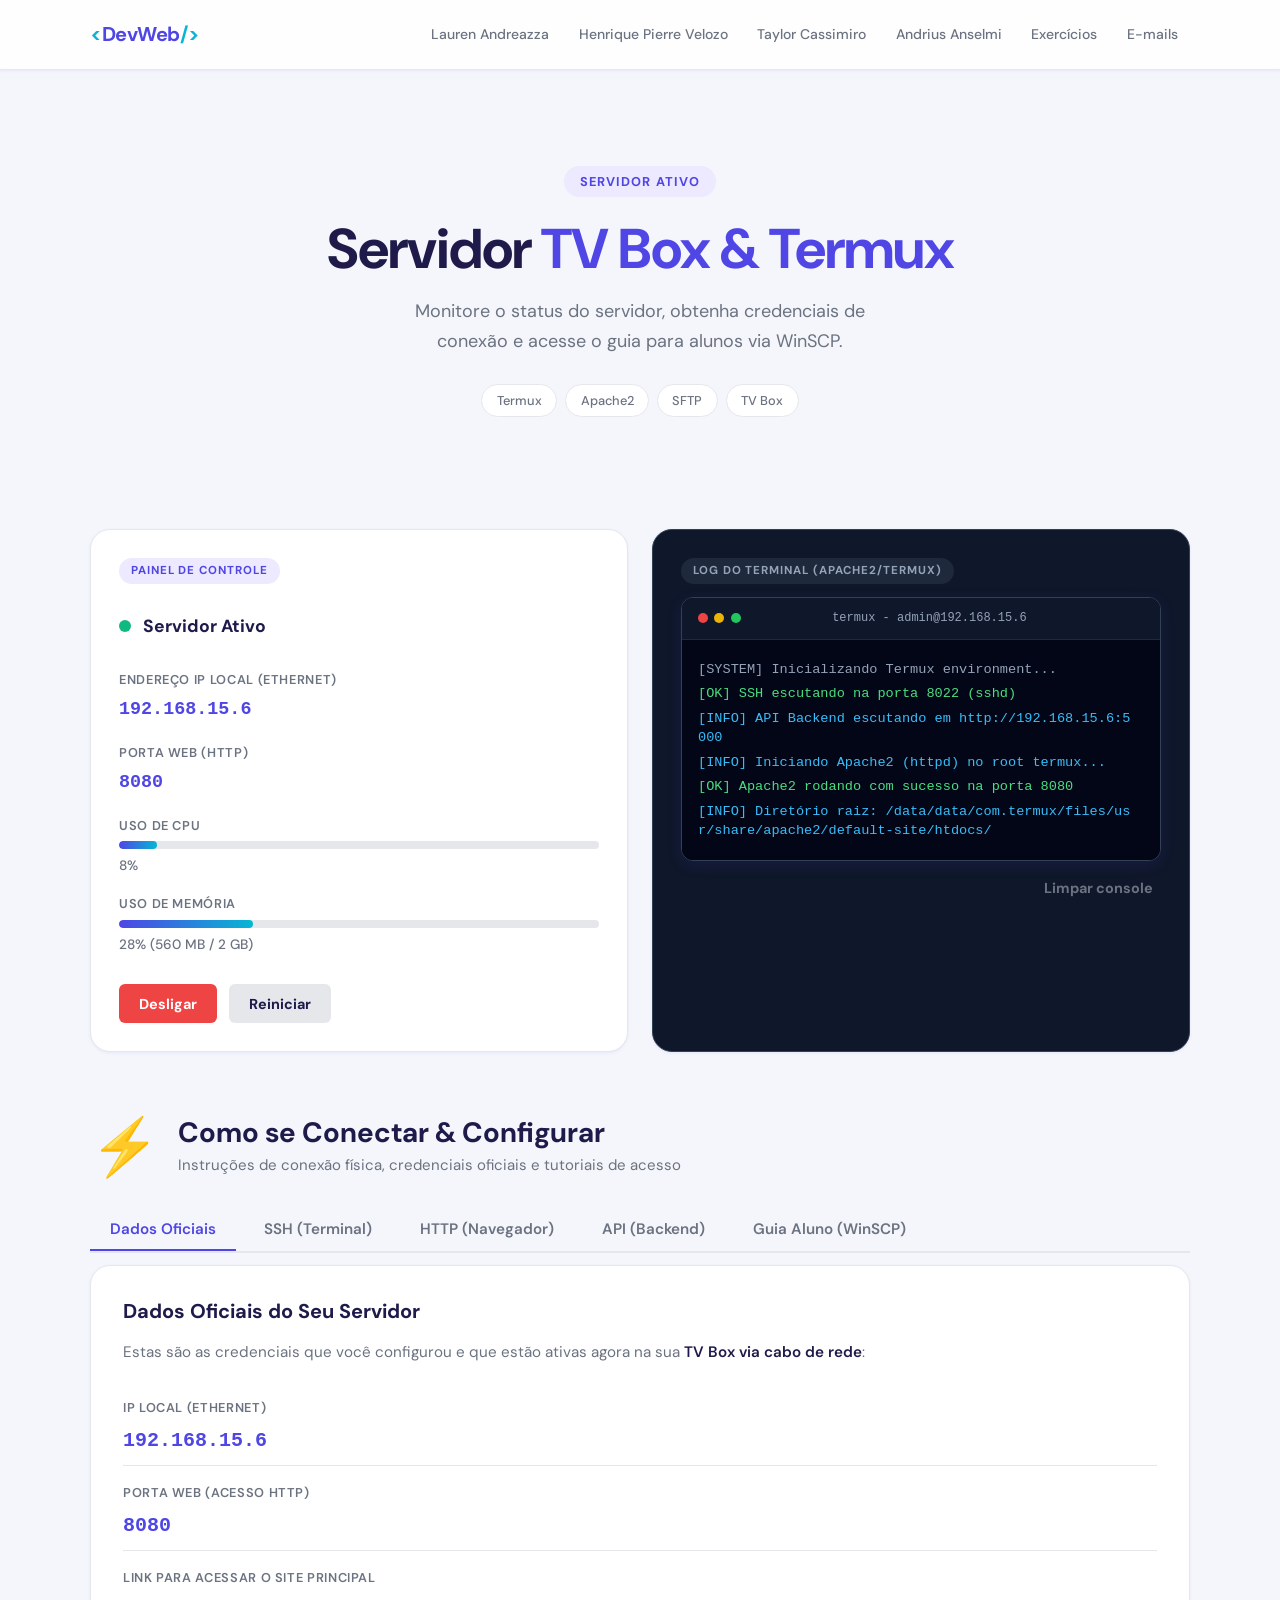
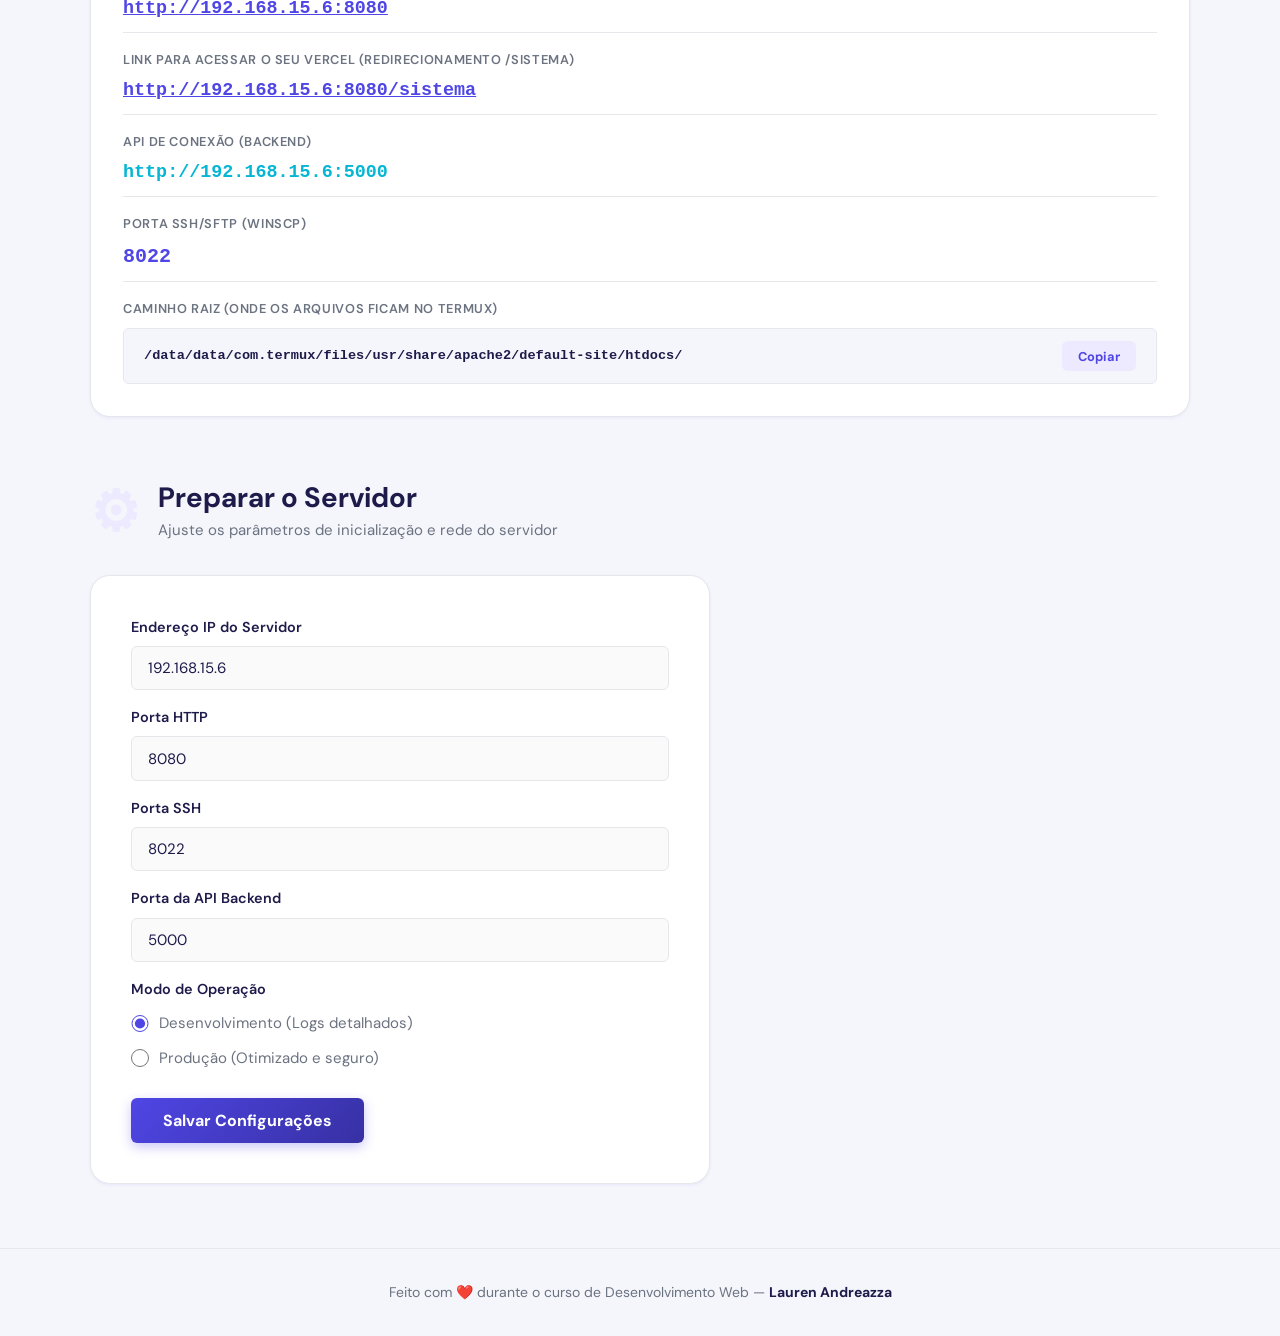
==== commit a6a9c283: "Update" ====
--- a/Page_Portifolio/index.html
+++ b/Page_Portifolio/index.html
@@ -35,22 +35,21 @@
 
         <!-- Section Hero -->
         <section class="hero">
-            <div class="hero-badge">Infraestrutura</div>
-            <h1 class="hero-title">Gerenciamento do <span class="highlight">Servidor</span></h1>
-            <p class="hero-subtitle">Monitore o status do servidor em tempo real, configure os parâmetros de rede e
-                aprenda como se conectar.</p>
+            <div class="hero-badge">Servidor Ativo</div>
+            <h1 class="hero-title">Servidor <span class="highlight">TV Box &amp; Termux</span></h1>
+            <p class="hero-subtitle">Monitore o status do servidor, obtenha credenciais de conexão e acesse o guia para alunos via WinSCP.</p>
             <div class="hero-chips">
-                <span class="chip">Nginx</span>
-                <span class="chip">SSH</span>
-                <span class="chip">FTP</span>
-                <span class="chip">Linux</span>
+                <span class="chip">Termux</span>
+                <span class="chip">Apache2</span>
+                <span class="chip">SFTP</span>
+                <span class="chip">TV Box</span>
             </div>
         </section>
 
         <!-- Seção do Servidor (Painel Interativo) -->
         <section class="server-dashboard">
             <div class="server-grid">
-
+                
                 <!-- Card de Status e Controle -->
                 <div class="card server-card-status">
                     <div class="card-tag">Painel de Controle</div>
@@ -58,50 +57,59 @@
                         <span class="status-dot online" id="status-dot"></span>
                         <span class="status-text" id="status-text">Servidor Ativo</span>
                     </div>
-
+                    
                     <div class="stats-group">
                         <div class="stat-item">
-                            <span class="stat-label">Endereço IP</span>
-                            <span class="stat-value" id="server-ip">192.168.1.100</span>
+                            <span class="stat-label">Endereço IP Local (Ethernet)</span>
+                            <span class="stat-value" id="server-ip">192.168.15.6</span>
                         </div>
                         <div class="stat-item">
-                            <span class="stat-label">Porta Ativa</span>
+                            <span class="stat-label">Porta Web (HTTP)</span>
                             <span class="stat-value" id="server-port-display">8080</span>
                         </div>
                         <div class="stat-item">
                             <span class="stat-label">Uso de CPU</span>
                             <div class="progress-bar-container">
-                                <div class="progress-bar" id="cpu-bar" style="width: 12%"></div>
-                            </div>
-                            <span class="stat-value-sub" id="cpu-text">12%</span>
+                                <div class="progress-bar" id="cpu-bar" style="width: 8%"></div>
+                            </div>
+                            <span class="stat-value-sub" id="cpu-text">8%</span>
                         </div>
                         <div class="stat-item">
                             <span class="stat-label">Uso de Memória</span>
                             <div class="progress-bar-container">
-                                <div class="progress-bar" id="ram-bar" style="width: 42%"></div>
-                            </div>
-                            <span class="stat-value-sub" id="ram-text">42% (2.1 GB / 8 GB)</span>
+                                <div class="progress-bar" id="ram-bar" style="width: 28%"></div>
+                            </div>
+                            <span class="stat-value-sub" id="ram-text">28% (560 MB / 2 GB)</span>
                         </div>
                     </div>
 
                     <div class="server-actions">
                         <button class="btn btn-danger" id="btn-toggle-server" onclick="toggleServer()">Desligar</button>
-                        <button class="btn btn-secondary" id="btn-restart-server"
-                            onclick="restartServer()">Reiniciar</button>
+                        <button class="btn btn-secondary" id="btn-restart-server" onclick="restartServer()">Reiniciar</button>
                     </div>
                 </div>
 
                 <!-- Console / Terminal Log em Tempo Real -->
                 <div class="card server-card-console">
-                    <div class="card-tag">Log do Terminal</div>
-                    <div class="console-wrapper">
-                        <div class="console-body" id="console-log">
-                            <div class="console-line text-system">[SISTEMA] Inicializando monitoramento do servidor...
-                            </div>
-                            <div class="console-line text-info">[INFO] Servidor escutando na porta 8080 (Protocolo HTTP)
-                            </div>
-                            <div class="console-line text-info">[INFO] Serviço SSH iniciado na porta 2200</div>
-                            <div class="console-line text-success">[OK] Conexão estabelecida com sucesso.</div>
+                    <div class="card-tag">Log do Terminal (Apache2/Termux)</div>
+                    <div class="console-window">
+                        <div class="console-titlebar">
+                            <div class="console-dots">
+                                <span class="console-dot close-dot"></span>
+                                <span class="console-dot minimize-dot"></span>
+                                <span class="console-dot maximize-dot"></span>
+                            </div>
+                            <span class="console-title">termux - admin@192.168.15.6</span>
+                        </div>
+                        <div class="console-wrapper">
+                            <div class="console-body" id="console-log">
+                                <div class="console-line text-system">[SYSTEM] Inicializando Termux environment...</div>
+                                <div class="console-line text-success">[OK] SSH escutando na porta 8022 (sshd)</div>
+                                <div class="console-line text-info">[INFO] API Backend escutando em http://192.168.15.6:5000</div>
+                                <div class="console-line text-info">[INFO] Iniciando Apache2 (httpd) no root termux...</div>
+                                <div class="console-line text-success">[OK] Apache2 rodando com sucesso na porta 8080</div>
+                                <div class="console-line text-info">[INFO] Diretório raiz: /data/data/com.termux/files/usr/share/apache2/default-site/htdocs/</div>
+                            </div>
                         </div>
                     </div>
                     <button class="btn btn-text" onclick="clearLogs()">Limpar console</button>
@@ -114,81 +122,162 @@
             <header class="exercise-header">
                 <span class="exercise-number">⚡</span>
                 <div>
-                    <h2 class="exercise-title">Como se Conectar</h2>
-                    <p class="exercise-desc">Instruções e comandos para acessar o ambiente do servidor</p>
+                    <h2 class="exercise-title">Como se Conectar &amp; Configurar</h2>
+                    <p class="exercise-desc">Instruções de conexão física, credenciais oficiais e tutoriais de acesso</p>
                 </div>
             </header>
 
-            <<<<<<< HEAD <div class="connection-tabs-container">
+            <div class="connection-tabs-container">
                 <div class="connection-tabs-nav">
-                    <button class="tab-btn active" onclick="switchTab('ssh')">SSH (Terminal)</button>
+                    <button class="tab-btn active" onclick="switchTab('credenciais')">Dados Oficiais</button>
+                    <button class="tab-btn" onclick="switchTab('ssh')">SSH (Terminal)</button>
                     <button class="tab-btn" onclick="switchTab('http')">HTTP (Navegador)</button>
-                    <button class="tab-btn" onclick="switchTab('ftp')">FTP (Arquivos)</button>
-                    =======
-                    <form id="formulario" method="post" action="https://elgio.prof.nom.br/web/le/"
-                        onsubmit="validaDados()">
-                        <div class="form-group">
-                            <label for="nome">Nome Completo</label>
-                            <input type="text" id="nome" name="nome" placeholder="Digite seu nome completo">
-                        </div>
-                        <div class="form-group">
-                            <label for="email">E-mail</label>
-                            <input type="email" id="email" name="email" placeholder="Digite seu e-mail">
-                        </div>
-                        <div class="form-group">
-                            <label for="senha">Senha</label>
-                            <input type="password" id="senha" name="senha" placeholder="Digite sua senha">
-                            >>>>>>> a9f7bb5a67b594d84c2972ce4c47727c5caa0e9b
-                        </div>
-
-                        <div class="connection-tabs-content card">
-                            <!-- Tab SSH -->
-                            <div class="tab-pane active" id="pane-ssh">
-                                <h3>Conexão Segura via Terminal (SSH)</h3>
-                                <p>Use o cliente SSH do seu sistema operacional para abrir uma sessão de terminal
-                                    criptografada no servidor.</p>
-                                <div class="code-box">
-                                    <code id="code-ssh">ssh admin@192.168.1.100 -p 2200</code>
-                                    <button class="btn-copy" onclick="copyText('code-ssh', this)">Copiar</button>
+                    <button class="tab-btn" onclick="switchTab('api')">API (Backend)</button>
+                    <button class="tab-btn" onclick="switchTab('aluno')">Guia Aluno (WinSCP)</button>
+                </div>
+
+                <div class="connection-tabs-content card">
+                    <!-- Tab Dados Oficiais -->
+                    <div class="tab-pane active" id="pane-credenciais">
+                        <h3>Dados Oficiais do Seu Servidor</h3>
+                        <p>Estas são as credenciais que você configurou e que estão ativas agora na sua <strong>TV Box via cabo de rede</strong>:</p>
+                        
+                        <div class="stats-group" style="margin-top: 1rem;">
+                            <div class="stat-item" style="border-bottom: 1px solid var(--color-border); padding-bottom: 0.5rem;">
+                                <span class="stat-label">IP Local (Ethernet)</span>
+                                <span class="stat-value" style="font-size: 1.25rem;">192.168.15.6</span>
+                            </div>
+                            <div class="stat-item" style="border-bottom: 1px solid var(--color-border); padding-bottom: 0.5rem;">
+                                <span class="stat-label">Porta Web (Acesso HTTP)</span>
+                                <span class="stat-value" style="font-size: 1.25rem;">8080</span>
+                            </div>
+                            <div class="stat-item" style="border-bottom: 1px solid var(--color-border); padding-bottom: 0.5rem;">
+                                <span class="stat-label">Link para acessar o site principal</span>
+                                <a href="http://192.168.15.6:8080" target="_blank" class="stat-value" style="font-size: 1.15rem; text-decoration: underline;" id="link-principal">http://192.168.15.6:8080</a>
+                            </div>
+                            <div class="stat-item" style="border-bottom: 1px solid var(--color-border); padding-bottom: 0.5rem;">
+                                <span class="stat-label">Link para acessar o seu Vercel (Redirecionamento /sistema)</span>
+                                <a href="http://192.168.15.6:8080/sistema" target="_blank" class="stat-value" style="font-size: 1.15rem; text-decoration: underline;" id="link-vercel">http://192.168.15.6:8080/sistema</a>
+                            </div>
+                            <div class="stat-item" style="border-bottom: 1px solid var(--color-border); padding-bottom: 0.5rem;">
+                                <span class="stat-label">API de Conexão (Backend)</span>
+                                <span class="stat-value" style="font-size: 1.15rem; color: var(--color-accent); font-family: monospace;" id="server-api-display">http://192.168.15.6:5000</span>
+                            </div>
+                            <div class="stat-item" style="border-bottom: 1px solid var(--color-border); padding-bottom: 0.5rem;">
+                                <span class="stat-label">Porta SSH/SFTP (WinSCP)</span>
+                                <span class="stat-value" style="font-size: 1.25rem;">8022</span>
+                            </div>
+                            <div class="stat-item">
+                                <span class="stat-label">Caminho Raiz (Onde os arquivos ficam no Termux)</span>
+                                <div class="code-box" style="margin-top: 0.25rem;">
+                                    <code id="code-root-path" style="font-size: 0.85rem;">/data/data/com.termux/files/usr/share/apache2/default-site/htdocs/</code>
+                                    <button class="btn-copy" onclick="copyText('code-root-path', this)">Copiar</button>
                                 </div>
-                                <ul class="styled-list" style="margin-top: 1rem;">
-                                    <li>Certifique-se de que a sua chave SSH está autorizada no servidor.</li>
-                                    <li>Senha de acesso temporária enviada ao seu e-mail institucional.</li>
+                            </div>
+                        </div>
+                    </div>
+
+                    <!-- Tab SSH -->
+                    <div class="tab-pane" id="pane-ssh">
+                        <h3>Conexão Segura via Terminal (SSH)</h3>
+                        <p>Use o terminal de sua preferência para conectar-se remotamente ao Termux na TV Box.</p>
+                        <div class="code-box">
+                            <code id="code-ssh">ssh admin@192.168.15.6 -p 8022</code>
+                            <button class="btn-copy" onclick="copyText('code-ssh', this)">Copiar</button>
+                        </div>
+                        <ul class="styled-list" style="margin-top: 1rem;">
+                            <li>Certifique-se de que a TV Box e o computador estejam na mesma rede local.</li>
+                            <li>Use o comando <code>passwd</code> no Termux se precisar redefinir sua senha.</li>
+                        </ul>
+                    </div>
+
+                    <!-- Tab HTTP -->
+                    <div class="tab-pane" id="pane-http">
+                        <h3>Acesso Web (HTTP)</h3>
+                        <p>Endereço do servidor para testar e ver suas aplicações pelo navegador na rede local.</p>
+                        <div class="code-box">
+                            <code id="code-http">http://192.168.15.6:8080</code>
+                            <button class="btn-copy" onclick="copyText('code-http', this)">Copiar</button>
+                        </div>
+                        <ul class="styled-list" style="margin-top: 1rem;">
+                            <li>O servidor Apache2 hospeda o site principal na raiz do diretório.</li>
+                            <li>Para acessar o painel do Vercel, use a subpasta <code>/sistema</code>.</li>
+                        </ul>
+                    </div>
+
+                    <!-- Tab API -->
+                    <div class="tab-pane" id="pane-api">
+                        <h3>API de Conexão (Backend)</h3>
+                        <p>Para se conectar ao servidor, o frontend do site deve se conectar por meio da API oficial:</p>
+                        <div class="code-box">
+                            <code id="code-api">http://192.168.15.6:5000</code>
+                            <button class="btn-copy" onclick="copyText('code-api', this)">Copiar</button>
+                        </div>
+                        <ul class="styled-list" style="margin-top: 1rem;">
+                            <li>O frontend consome endpoints de dados e funções dinâmicas através deste endereço.</li>
+                            <li>Certifique-se de configurar corretamente as variáveis de ambiente locais do seu projeto.</li>
+                        </ul>
+                    </div>
+
+                    <!-- Tab Aluno (WinSCP) -->
+                    <div class="tab-pane" id="pane-aluno">
+                        <h3>Guia Rápido: Como um aluno adiciona o site dele (Via WinSCP)</h3>
+                        <p style="color: var(--color-text); font-weight: 500;">
+                            Para que seus alunos não sobrescrevam os projetos uns dos outros (e não apaguem o seu redirecionamento do <code>/sistema</code>), a melhor prática é que cada um tenha a sua própria pasta.
+                        </p>
+                        
+                        <div class="styled-list" style="margin-top: 1rem; display: flex; flex-direction: column; gap: 1rem;">
+                            <div>
+                                <strong style="color: var(--color-primary); display: block; margin-bottom: 0.25rem;">Passo 1: Abrir o WinSCP</strong>
+                                <span style="font-size: 0.95rem; color: var(--color-text-muted);">Abra o software WinSCP no computador de desenvolvimento.</span>
+                            </div>
+                            
+                            <div>
+                                <strong style="color: var(--color-primary); display: block; margin-bottom: 0.25rem;">Passo 2: Preencher os dados de conexão</strong>
+                                <ul class="styled-list" style="margin-left: 1rem; margin-top: 0.25rem;">
+                                    <li><strong>Protocolo de Arquivo:</strong> SFTP</li>
+                                    <li><strong>Host name:</strong> <code>192.168.15.6</code></li>
+                                    <li><strong>Port parameter:</strong> <code>8022</code></li>
+                                    <li><strong>User name / Password:</strong> (A senha que você criou quando rodou o comando <code>passwd</code> no Termux).</li>
                                 </ul>
                             </div>
 
-                            <!-- Tab HTTP -->
-                            <div class="tab-pane" id="pane-http">
-                                <h3>Acesso Web (HTTP)</h3>
-                                <p>Acesse o servidor diretamente através do seu navegador para visualizar as aplicações
-                                    web hospedadas.</p>
-                                <div class="code-box">
-                                    <code id="code-http">http://192.168.1.100:8080</code>
-                                    <button class="btn-copy" onclick="copyText('code-http', this)">Copiar</button>
+                            <div>
+                                <strong style="color: var(--color-primary); display: block; margin-bottom: 0.25rem;">Passo 3: Navegar até a pasta raiz</strong>
+                                <span style="font-size: 0.95rem; color: var(--color-text-muted);">
+                                    Na barra superior (ou pressionando <kbd style="background: var(--color-border); padding: 0.1rem 0.3rem; border-radius: 4px; font-family: inherit; font-size: 0.8rem;">Ctrl + O</kbd>), cole o seguinte caminho raiz:
+                                </span>
+                                <div class="code-box" style="margin-top: 0.5rem; max-width: 100%;">
+                                    <code id="code-aluno-path" style="font-size: 0.85rem;">/data/data/com.termux/files/usr/share/apache2/default-site/htdocs/</code>
+                                    <button class="btn-copy" onclick="copyText('code-aluno-path', this)">Copiar</button>
                                 </div>
-                                <ul class="styled-list" style="margin-top: 1rem;">
-                                    <li>Verifique se o serviço web está ativo no painel de controle acima.</li>
-                                    <li>Porta padrão HTTP configurada é a 8080.</li>
-                                </ul>
-                            </div>
-
-                            <!-- Tab FTP -->
-                            <div class="tab-pane" id="pane-ftp">
-                                <h3>Transferência de Arquivos (SFTP/FTP)</h3>
-                                <p>Conecte-se usando clientes como FileZilla ou WinSCP para enviar e gerenciar arquivos
-                                    do site.</p>
-                                <div class="code-box">
-                                    <code id="code-ftp">sftp://192.168.1.100:2200</code>
-                                    <button class="btn-copy" onclick="copyText('code-ftp', this)">Copiar</button>
-                                </div>
-                                <ul class="styled-list" style="margin-top: 1rem;">
-                                    <li><strong>Usuário:</strong> <code>admin</code></li>
-                                    <li><strong>Caminho raiz:</strong> <code>/var/www/html/page_portifolio</code></li>
-                                    <li>Utilize o protocolo seguro SFTP para transferências protegidas.</li>
-                                </ul>
-                            </div>
-                        </div>
-                </div>
+                            </div>
+
+                            <div>
+                                <strong style="color: var(--color-primary); display: block; margin-bottom: 0.25rem;">Passo 4: Criar o diretório do projeto</strong>
+                                <span style="font-size: 0.95rem; color: var(--color-text-muted);">
+                                    Clique com o botão direito em um espaço vazio na janela do servidor > <strong>Novo > Diretório</strong>. Dê o nome do seu projeto (ex: <code>site-do-joao</code>).
+                                </span>
+                            </div>
+
+                            <div>
+                                <strong style="color: var(--color-primary); display: block; margin-bottom: 0.25rem;">Passo 5: Enviar os arquivos</strong>
+                                <span style="font-size: 0.95rem; color: var(--color-text-muted);">
+                                    Dê um duplo clique na nova pasta criada para entrar nela. Arraste todos os seus arquivos (<code>index.html</code>, <code>style.css</code>, etc.) do seu computador para dentro dessa pasta no WinSCP.
+                                </span>
+                            </div>
+
+                            <div style="background-color: var(--color-primary-light); padding: 1rem; border-radius: var(--radius-md); border-left: 4px solid var(--color-primary);">
+                                <strong style="color: var(--color-text); display: block; margin-bottom: 0.25rem;">🌐 Como Acessar no Navegador</strong>
+                                <span style="font-size: 0.95rem; color: var(--color-text);">
+                                    Abra o navegador e digite o IP, a porta e a pasta do projeto. Exemplo:<br>
+                                    <a href="http://192.168.15.6:8080/site-do-joao" target="_blank" style="font-weight: 700; color: var(--color-primary); text-decoration: underline;">http://192.168.15.6:8080/site-do-joao</a>
+                                </span>
+                            </div>
+                        </div>
+                    </div>
+                </div>
+            </div>
         </section>
 
         <!-- Página/Formulário para Preparar o Servidor -->
@@ -204,8 +293,7 @@
             <form onsubmit="saveServerConfig(event)" id="server-config-form">
                 <div class="form-group">
                     <label for="server-ip-input">Endereço IP do Servidor</label>
-                    <input type="text" id="server-ip-input" name="server_ip" value="192.168.1.100"
-                        placeholder="Ex: 192.168.1.100">
+                    <input type="text" id="server-ip-input" name="server_ip" value="192.168.15.6" placeholder="Ex: 192.168.15.6">
                 </div>
                 <div class="form-group">
                     <label for="server-port-input">Porta HTTP</label>
@@ -213,7 +301,11 @@
                 </div>
                 <div class="form-group">
                     <label for="server-ssh-port-input">Porta SSH</label>
-                    <input type="number" id="server-ssh-port-input" name="ssh_port" value="2200" placeholder="Ex: 2200">
+                    <input type="number" id="server-ssh-port-input" name="ssh_port" value="8022" placeholder="Ex: 8022">
+                </div>
+                <div class="form-group">
+                    <label for="server-api-port-input">Porta da API Backend</label>
+                    <input type="number" id="server-api-port-input" name="api_port" value="5000" placeholder="Ex: 5000">
                 </div>
                 <div class="form-group">
                     <p class="radio-title">Modo de Operação</p>
@@ -241,201 +333,212 @@
         </div>
     </footer>
 
-    <<<<<<< HEAD <!--=====JAVASCRIPT=====-->
-        <script>
-            // Alternar abas de conexão
-            function switchTab(tabName) {
-                // Remove classe active de todos os botões e abas
-                document.querySelectorAll('.tab-btn').forEach(btn => btn.classList.remove('active'));
-                document.querySelectorAll('.tab-pane').forEach(pane => pane.classList.remove('active'));
-
-                // Adiciona classe active no selecionado
-                const activeBtn = Array.from(document.querySelectorAll('.tab-btn')).find(btn => btn.innerText.toLowerCase().includes(tabName));
-                if (activeBtn) activeBtn.classList.add('active');
-
-                const activePane = document.getElementById('pane-' + tabName);
-                if (activePane) activePane.classList.add('active');
-
-                logToConsole(`[INTERAÇÃO] Alternado para aba de conexão: ${tabName.toUpperCase()}`, 'info');
+    <!-- ===== JAVASCRIPT ===== -->
+    <script>
+        // Alternar abas de conexão
+        function switchTab(tabName) {
+            // Remove classe active de todos os botões e abas
+            document.querySelectorAll('.tab-btn').forEach(btn => btn.classList.remove('active'));
+            document.querySelectorAll('.tab-pane').forEach(pane => pane.classList.remove('active'));
+            
+            // Adiciona classe active no selecionado
+            const activeBtn = Array.from(document.querySelectorAll('.tab-btn')).find(btn => {
+                const text = btn.innerText.toLowerCase();
+                if (tabName === 'credenciais') return text.includes('dados');
+                if (tabName === 'aluno') return text.includes('aluno') || text.includes('winscp');
+                return text.includes(tabName);
+            });
+            if (activeBtn) activeBtn.classList.add('active');
+            
+            const activePane = document.getElementById('pane-' + tabName);
+            if (activePane) activePane.classList.add('active');
+            
+            logToConsole(`[INTERAÇÃO] Alternado para aba de conexão: ${tabName.toUpperCase()}`, 'info');
+        }
+
+        // Copiar texto para a área de transferência
+        function copyText(elementId, btnElement) {
+            const codeText = document.getElementById(elementId).innerText;
+            navigator.clipboard.writeText(codeText).then(() => {
+                const originalText = btnElement.innerText;
+                btnElement.innerText = "Copiado!";
+                btnElement.style.background = "var(--color-accent)";
+                btnElement.style.color = "#fff";
+                
+                logToConsole(`[INTERAÇÃO] Comando copiado: "${codeText}"`, 'success');
+                
+                setTimeout(() => {
+                    btnElement.innerText = originalText;
+                    btnElement.style.background = "";
+                    btnElement.style.color = "";
+                }, 1500);
+            }).catch(err => {
+                logToConsole('[ERRO] Falha ao copiar comando.', 'error');
+            });
+        }
+
+        // Adiciona linha no console
+        function logToConsole(message, type = 'system') {
+            const consoleLog = document.getElementById('console-log');
+            if (!consoleLog) return;
+            
+            const line = document.createElement('div');
+            line.className = 'console-line';
+            
+            const now = new Date();
+            const timeStr = `[${now.getHours().toString().padStart(2, '0')}:${now.getMinutes().toString().padStart(2, '0')}:${now.getSeconds().toString().padStart(2, '0')}]`;
+            
+            if (type === 'error') {
+                line.className += ' text-error';
+                line.innerText = `${timeStr} [ERRO] ${message}`;
+            } else if (type === 'success') {
+                line.className += ' text-success';
+                line.innerText = `${timeStr} [OK] ${message}`;
+            } else if (type === 'info') {
+                line.className += ' text-info';
+                line.innerText = `${timeStr} ${message}`;
+            } else {
+                line.className += ' text-system';
+                line.innerText = `${timeStr} ${message}`;
             }
-
-            // Copiar texto para a área de transferência
-            function copyText(elementId, btnElement) {
-                const codeText = document.getElementById(elementId).innerText;
-                navigator.clipboard.writeText(codeText).then(() => {
-                    const originalText = btnElement.innerText;
-                    btnElement.innerText = "Copiado!";
-                    btnElement.style.background = "var(--color-accent)";
-                    btnElement.style.color = "#fff";
-
-                    logToConsole(`[INTERAÇÃO] Comando copiado: "${codeText}"`, 'success');
-
-                    setTimeout(() => {
-                        btnElement.innerText = originalText;
-                        btnElement.style.background = "";
-                        btnElement.style.color = "";
-                    }, 1500);
-                }).catch(err => {
-                    logToConsole('[ERRO] Falha ao copiar comando.', 'error');
-                });
+            
+            consoleLog.appendChild(line);
+            consoleLog.scrollTop = consoleLog.scrollHeight;
+        }
+
+        // Limpar logs
+        function clearLogs() {
+            const consoleLog = document.getElementById('console-log');
+            if (consoleLog) {
+                consoleLog.innerHTML = '<div class="console-line text-system">[SISTEMA] Console de logs limpo pelo usuário.</div>';
             }
-
-            // Adiciona linha no console
-            function logToConsole(message, type = 'system') {
-                const consoleLog = document.getElementById('console-log');
-                if (!consoleLog) return;
-
-                const line = document.createElement('div');
-                line.className = 'console-line';
-
-                const now = new Date();
-                const timeStr = `[${now.getHours().toString().padStart(2, '0')}:${now.getMinutes().toString().padStart(2, '0')}:${now.getSeconds().toString().padStart(2, '0')}]`;
-
-                if (type === 'error') {
-                    line.className += ' text-error';
-                    line.innerText = `${timeStr} [ERRO] ${message}`;
-                } else if (type === 'success') {
-                    line.className += ' text-success';
-                    line.innerText = `${timeStr} [OK] ${message}`;
-                } else if (type === 'info') {
-                    line.className += ' text-info';
-                    line.innerText = `${timeStr} ${message}`;
-                } else {
-                    line.className += ' text-system';
-                    line.innerText = `${timeStr} ${message}`;
-                }
-
-                consoleLog.appendChild(line);
-                consoleLog.scrollTop = consoleLog.scrollHeight;
+        }
+
+        // Variável de controle do estado do servidor
+        let isServerOnline = true;
+        let statsInterval = null;
+
+        // Alternar estado Ligar/Desligar
+        function toggleServer() {
+            isServerOnline = !isServerOnline;
+            const dot = document.getElementById('status-dot');
+            const text = document.getElementById('status-text');
+            const btn = document.getElementById('btn-toggle-server');
+            
+            if (isServerOnline) {
+                dot.className = "status-dot online";
+                text.innerText = "Servidor Ativo";
+                btn.innerText = "Desligar";
+                btn.className = "btn btn-danger";
+                logToConsole("[SISTEMA] Servidor foi iniciado com sucesso.", "success");
+                startMetricsSimulation();
+            } else {
+                dot.className = "status-dot offline";
+                text.innerText = "Servidor Inativo";
+                btn.innerText = "Ligar";
+                btn.className = "btn btn-success";
+                logToConsole("[SISTEMA] Servidor foi desligado e todos os serviços parados.", "error");
+                stopMetricsSimulation();
+                
+                // Zera as barras
+                document.getElementById('cpu-bar').style.width = '0%';
+                document.getElementById('cpu-text').innerText = '0%';
+                document.getElementById('ram-bar').style.width = '0%';
+                document.getElementById('ram-text').innerText = '0% (Inativo)';
             }
-
-            // Limpar logs
-            function clearLogs() {
-                const consoleLog = document.getElementById('console-log');
-                if (consoleLog) {
-                    consoleLog.innerHTML = '<div class="console-line text-system">[SISTEMA] Console de logs limpo pelo usuário.</div>';
-                }
-            }
-
-            // Variável de controle do estado do servidor
-            let isServerOnline = true;
-            let statsInterval = null;
-
-            // Alternar estado Ligar/Desligar
-            function toggleServer() {
-                isServerOnline = !isServerOnline;
-                const dot = document.getElementById('status-dot');
-                const text = document.getElementById('status-text');
-                const btn = document.getElementById('btn-toggle-server');
-
+        }
+
+        // Reiniciar Servidor
+        function restartServer() {
+            logToConsole("[SISTEMA] Reinicializando o servidor...", "system");
+            const dot = document.getElementById('status-dot');
+            const text = document.getElementById('status-text');
+            
+            dot.className = "status-dot offline";
+            text.innerText = "Reiniciando...";
+            
+            // Simula reinicialização
+            setTimeout(() => {
                 if (isServerOnline) {
                     dot.className = "status-dot online";
                     text.innerText = "Servidor Ativo";
-                    btn.innerText = "Desligar";
-                    btn.className = "btn btn-danger";
-                    logToConsole("[SISTEMA] Servidor foi iniciado com sucesso.", "success");
-                    startMetricsSimulation();
+                    logToConsole("[SISTEMA] Servidor reiniciado e pronto para receber conexões.", "success");
                 } else {
-                    dot.className = "status-dot offline";
-                    text.innerText = "Servidor Inativo";
-                    btn.innerText = "Ligar";
-                    btn.className = "btn btn-success";
-                    logToConsole("[SISTEMA] Servidor foi desligado e todos os serviços parados.", "error");
-                    stopMetricsSimulation();
-
-                    // Zera as barras
-                    document.getElementById('cpu-bar').style.width = '0%';
-                    document.getElementById('cpu-text').innerText = '0%';
-                    document.getElementById('ram-bar').style.width = '0%';
-                    document.getElementById('ram-text').innerText = '0% (Inativo)';
+                    logToConsole("[SISTEMA] O servidor está offline. Ligue-o para iniciar.", "info");
                 }
+            }, 1000);
+        }
+
+        // Simulação de uso de recursos
+        function startMetricsSimulation() {
+            if (statsInterval) clearInterval(statsInterval);
+            statsInterval = setInterval(() => {
+                if (!isServerOnline) return;
+                
+                // Gera CPU e RAM aleatórios
+                const cpuVal = Math.floor(Math.random() * 20) + 4; // 4% a 24%
+                const ramVal = Math.floor(Math.random() * 10) + 24; // 24% a 34%
+                
+                document.getElementById('cpu-bar').style.width = cpuVal + '%';
+                document.getElementById('cpu-text').innerText = cpuVal + '%';
+                
+                document.getElementById('ram-bar').style.width = ramVal + '%';
+                const ramGB = ((ramVal / 100) * 2).toFixed(2);
+                document.getElementById('ram-text').innerText = `${ramVal}% (${ramGB} GB / 2 GB)`;
+                
+                // Ocasionalmente loga um acesso simulado
+                if (Math.random() > 0.85) {
+                    const randomIP = `192.168.15.${Math.floor(Math.random() * 20) + 2}`;
+                    logToConsole(`[APACHE2] GET / HTTP/1.1 de ${randomIP} - Status 200`, 'info');
+                }
+            }, 3000);
+        }
+
+        function stopMetricsSimulation() {
+            if (statsInterval) {
+                clearInterval(statsInterval);
+                statsInterval = null;
             }
-
-            // Reiniciar Servidor
-            function restartServer() {
-                logToConsole("[SISTEMA] Reinicializando o servidor...", "system");
-                const dot = document.getElementById('status-dot');
-                const text = document.getElementById('status-text');
-
-                dot.className = "status-dot offline";
-                text.innerText = "Reiniciando...";
-
-                // Simula reinicialização
-                setTimeout(() => {
-                    if (isServerOnline) {
-                        dot.className = "status-dot online";
-                        text.innerText = "Servidor Ativo";
-                        logToConsole("[SISTEMA] Servidor reiniciado e pronto para receber conexões.", "success");
-                    } else {
-                        logToConsole("[SISTEMA] O servidor está offline. Ligue-o para iniciar.", "info");
-                    }
-                }, 1000);
+        }
+
+        // Salvar configuração do formulário
+        function saveServerConfig(event) {
+            event.preventDefault();
+            
+            const ip = document.getElementById('server-ip-input').value;
+            const port = document.getElementById('server-port-input').value;
+            const sshPort = document.getElementById('server-ssh-port-input').value;
+            const apiPort = document.getElementById('server-api-port-input').value;
+            const mode = document.querySelector('input[name="server_mode"]:checked').value;
+            
+            // Atualiza os displays do painel
+            document.getElementById('server-ip').innerText = ip;
+            document.getElementById('server-port-display').innerText = port;
+            document.getElementById('server-api-display').innerText = `http://${ip}:${apiPort}`;
+            
+            // Atualiza os links
+            document.getElementById('link-principal').innerText = `http://${ip}:${port}`;
+            document.getElementById('link-principal').href = `http://${ip}:${port}`;
+            document.getElementById('link-vercel').innerText = `http://${ip}:${port}/sistema`;
+            document.getElementById('link-vercel').href = `http://${ip}:${port}/sistema`;
+            
+            // Atualiza os comandos
+            document.getElementById('code-ssh').innerText = `ssh admin@${ip} -p ${sshPort}`;
+            document.getElementById('code-http').innerText = `http://${ip}:${port}`;
+            document.getElementById('code-api').innerText = `http://${ip}:${apiPort}`;
+            document.getElementById('code-ftp').innerText = `sftp://${ip}:${sshPort}`;
+            
+            logToConsole(`[CONFIG] Parâmetros alterados! Novo IP: ${ip}, Porta HTTP: ${port}, Porta SSH: ${sshPort}, Porta API: ${apiPort}, Modo: ${mode}`, 'success');
+            logToConsole(`[CONFIG] Aplicando modificações e reiniciando serviços...`, 'system');
+            
+            if (isServerOnline) {
+                restartServer();
             }
-
-            // Simulação de uso de recursos
-            function startMetricsSimulation() {
-                if (statsInterval) clearInterval(statsInterval);
-                statsInterval = setInterval(() => {
-                    if (!isServerOnline) return;
-
-                    // Gera CPU e RAM aleatórios
-                    const cpuVal = Math.floor(Math.random() * 30) + 5; // 5% a 35%
-                    const ramVal = Math.floor(Math.random() * 15) + 35; // 35% a 50%
-
-                    document.getElementById('cpu-bar').style.width = cpuVal + '%';
-                    document.getElementById('cpu-text').innerText = cpuVal + '%';
-
-                    document.getElementById('ram-bar').style.width = ramVal + '%';
-                    const ramGB = ((ramVal / 100) * 8).toFixed(1);
-                    document.getElementById('ram-text').innerText = `${ramVal}% (${ramGB} GB / 8 GB)`;
-
-                    // Ocasionalmente loga um acesso simulado
-                    if (Math.random() > 0.8) {
-                        const randomIP = `192.168.1.${Math.floor(Math.random() * 200) + 2}`;
-                        logToConsole(`[NGINX] GET / HTTP/1.1 de ${randomIP} - Status 200`, 'info');
-                    }
-                }, 3000);
-            }
-
-            function stopMetricsSimulation() {
-                if (statsInterval) {
-                    clearInterval(statsInterval);
-                    statsInterval = null;
-                }
-            }
-
-            // Salvar configuração do formulário
-            function saveServerConfig(event) {
-                event.preventDefault();
-
-                const ip = document.getElementById('server-ip-input').value;
-                const port = document.getElementById('server-port-input').value;
-                const sshPort = document.getElementById('server-ssh-port-input').value;
-                const mode = document.querySelector('input[name="server_mode"]:checked').value;
-
-                // Atualiza os displays do painel
-                document.getElementById('server-ip').innerText = ip;
-                document.getElementById('server-port-display').innerText = port;
-
-                // Atualiza os comandos
-                document.getElementById('code-ssh').innerText = `ssh admin@${ip} -p ${sshPort}`;
-                document.getElementById('code-http').innerText = `http://${ip}:${port}`;
-                document.getElementById('code-ftp').innerText = `sftp://${ip}:${sshPort}`;
-
-                logToConsole(`[CONFIG] Parâmetros alterados! Novo IP: ${ip}, Porta HTTP: ${port}, Porta SSH: ${sshPort}, Modo: ${mode}`, 'success');
-                logToConsole(`[CONFIG] Aplicando modificações e reiniciando nginx...`, 'system');
-
-                if (isServerOnline) {
-                    restartServer();
-                }
-            }
-
-            // Inicia simulação na primeira carga
-            startMetricsSimulation();
-        </script>
-        =======
-        <script src="js/script.js"></script>
-        >>>>>>> a9f7bb5a67b594d84c2972ce4c47727c5caa0e9b
+        }
+
+        // Inicia simulação na primeira carga
+        startMetricsSimulation();
+    </script>
 </body>
 
 </html>
--- a/Page_Portifolio/css/style.css
+++ b/Page_Portifolio/css/style.css
@@ -1,1311 +1,1384 @@
-@import url("https://fonts.googleapis.com/css2?family=DM+Sans:ital,opsz,wght@0,9..40,400;0,9..40,500;0,9..40,700;1,9..40,400&display=swap");
-
-
-*,
-*::after,
-*::before {
-    box-sizing: border-box;
-
-    margin: 0;
-
-    padding: 0;
-
-}
-
-
-:root {
-    --header-outer-height: 70px;
-
-    --header-inner-height: 70px;
-
-    --header-height-difference: calc(var(--header-outer-height) - var(--header-inner-height));
-
-    --header-bg: #ffffff;
-
-
-
-    --color-bg: #f4f6fb;
-
-    --color-surface: #ffffff;
-
-    --color-primary: #4f46e5;
-
-    --color-primary-light: #ede9fe;
-
-    --color-primary-dark: #3730a3;
-
-    --color-accent: #06b6d4;
-
-    --color-text: #1e1b4b;
-
-    --color-text-muted: #6b7280;
-
-    --color-border: #e5e7eb;
-
-    --color-code-bg: #ede9fe;
-
-    --color-code-text: #4f46e5;
-
-
-
-    --shadow-sm: 0 1px 3px rgba(79, 70, 229, 0.08);
-
-    --shadow-md: 0 4px 16px rgba(79, 70, 229, 0.12);
-
-    --shadow-lg: 0 12px 40px rgba(79, 70, 229, 0.16);
-
-
-
-    --radius-sm: 6px;
-
-    --radius-md: 12px;
-
-    --radius-lg: 20px;
-
-
-    --transition: 0.25s ease;
-
-}
-
-
-html {
-    scroll-behavior: smooth;
-
-}
-
-
-body {
-    font-family: "DM Sans", sans-serif;
-
-    background-color: var(--color-bg);
-
-    color: var(--color-text);
-
-    line-height: 1.65;
-
-    -webkit-font-smoothing: antialiased;
-
-}
-
-
-.responsive-wrapper {
-    width: 90%;
-
-    max-width: 1100px;
-
-    margin-left: auto;
-
-    margin-right: auto;
-
-}
-
-
-.header-outer {
-    height: var(--header-outer-height);
-
-    position: sticky;
-
-    top: 0;
-
-    z-index: 100;
-
-    display: flex;
-
-    align-items: center;
-
-    background-color: rgba(255, 255, 255, 0.85);
-
-    backdrop-filter: blur(12px);
-
-    -webkit-backdrop-filter: blur(12px);
-
-    border-bottom: 1px solid var(--color-border);
-
-    box-shadow: var(--shadow-sm);
-
-}
-
-
-.header-inner {
-    height: var(--header-inner-height);
-
-    display: flex;
-
-    align-items: center;
-
-    justify-content: space-between;
-
-    gap: 1.5rem;
-
-}
-
-
-.header-logo {
-    font-size: 1.25rem;
-
-    font-weight: 700;
-
-    color: var(--color-primary);
-
-    text-decoration: none;
-
-    letter-spacing: -0.5px;
-
-    flex-shrink: 0;
-
-}
-
-.logo-bracket {
-    color: var(--color-accent);
-
-}
-
-
-.header-navigation {
-    display: flex;
-
-    align-items: center;
-
-}
-
-.header-navigation ol {
-    display: flex;
-
-    flex-wrap: wrap;
-
-    list-style: none;
-
-    gap: 0.25rem;
-
-}
-
-.header-navigation a {
-    display: none;
-
-    font-size: 0.875rem;
-
-    font-weight: 500;
-
-    color: var(--color-text-muted);
-
-    text-decoration: none;
-
-    padding: 0.35rem 0.75rem;
-
-    border-radius: var(--radius-sm);
-
-    transition: background-color var(--transition), color var(--transition);
-
-}
-
-
-.header-navigation a:hover {
-    background-color: var(--color-primary-light);
-
-    color: var(--color-primary);
-
-}
-
-
-@media (min-width: 800px) {
-    .header-navigation a {
-        display: inline-block;
-
-    }
-}
-
-
-main {
-    padding-top: 3rem;
-
-    padding-bottom: 4rem;
-
-    display: flex;
-
-    flex-direction: column;
-
-    gap: 4rem;
-
-}
-
-
-.hero {
-    text-align: center;
-
-    padding: 3rem 1rem;
-
-}
-
-.hero-badge {
-    display: inline-block;
-
-    background-color: var(--color-primary-light);
-
-    color: var(--color-primary);
-
-    font-size: 0.8rem;
-
-    font-weight: 700;
-
-    letter-spacing: 0.08em;
-
-    text-transform: uppercase;
-
-    padding: 0.3rem 1rem;
-
-    border-radius: 100px;
-
-    margin-bottom: 1.25rem;
-
-}
-
-.hero-title {
-    font-size: clamp(2rem, 5vw, 3.5rem);
-
-    font-weight: 700;
-
-    line-height: 1.15;
-
-    letter-spacing: -1px;
-
-    margin-bottom: 1rem;
-
-    color: var(--color-text);
-
-}
-
-.hero-title .highlight {
-    color: var(--color-primary);
-
-    position: relative;
-
-}
-
-.hero-subtitle {
-    font-size: 1.125rem;
-
-    color: var(--color-text-muted);
-
-    max-width: 520px;
-
-    margin: 0 auto 1.75rem;
-
-}
-
-.hero-chips {
-    display: flex;
-
-    justify-content: center;
-
-    flex-wrap: wrap;
-
-    gap: 0.5rem;
-
-}
-
-.chip {
-    background-color: var(--color-surface);
-
-    border: 1px solid var(--color-border);
-
-    color: var(--color-text-muted);
-
-    font-size: 0.8rem;
-
-    font-weight: 500;
-
-    padding: 0.3rem 0.9rem;
-
-    border-radius: 100px;
-
-}
-
-
-.exercise-block {
-    display: flex;
-
-    flex-direction: column;
-
-    gap: 2rem;
-
-}
-
-.exercise-header {
-    display: flex;
-
-    align-items: center;
-
-    gap: 1.25rem;
-
-}
-
-.exercise-number {
-    font-size: 3.5rem;
-
-    font-weight: 700;
-
-    line-height: 1;
-
-    color: var(--color-primary-light);
-
-    letter-spacing: -2px;
-
-    flex-shrink: 0;
-
-    user-select: none;
-
-}
-
-.exercise-title {
-    font-size: 1.75rem;
-
-    font-weight: 700;
-
-    color: var(--color-text);
-
-    line-height: 1.2;
-
-}
-
-.exercise-desc {
-    font-size: 0.9375rem;
-
-    color: var(--color-text-muted);
-
-    margin-top: 0.2rem;
-
-}
-
-
-.cards-grid {
-    display: grid;
-
-    grid-template-columns: repeat(auto-fill, minmax(320px, 1fr));
-
-
-
-
-    gap: 1.25rem;
-
-}
-
-
-.card {
-    background-color: var(--color-surface);
-
-    border: 1px solid var(--color-border);
-
-    border-radius: var(--radius-lg);
-
-    padding: 1.75rem;
-
-    display: flex;
-
-    flex-direction: column;
-
-    gap: 0.85rem;
-
-    box-shadow: var(--shadow-sm);
-
-    transition: box-shadow var(--transition), transform var(--transition);
-
-}
-
-
-.card:hover {
-    box-shadow: var(--shadow-md);
-
-    transform: translateY(-3px);
-
-}
-
-
-.card--wide {
-    grid-column: 1 / -1;
-
-}
-
-
-.card-tag {
-    display: inline-block;
-
-    align-self: flex-start;
-
-    background-color: var(--color-primary-light);
-
-    color: var(--color-primary);
-
-    font-size: 0.72rem;
-
-    font-weight: 700;
-
-    text-transform: uppercase;
-
-    letter-spacing: 0.08em;
-
-    padding: 0.2rem 0.75rem;
-
-    border-radius: 100px;
-
-}
-
-.card h3 {
-    font-size: 1.05rem;
-
-    font-weight: 700;
-
-    color: var(--color-text);
-
-    line-height: 1.3;
-
-}
-
-.card p {
-    font-size: 0.95rem;
-
-    color: var(--color-text-muted);
-
-    line-height: 1.7;
-
-}
-
-.card strong {
-    color: var(--color-text);
-
-    font-weight: 600;
-
-}
-
-
-.card-list {
-    display: flex;
-
-    flex-direction: column;
-
-    gap: 0.75rem;
-
-}
-
-.card-list-item {
-    display: flex;
-
-    align-items: flex-start;
-
-    gap: 0.6rem;
-
-    font-size: 0.9rem;
-
-    color: var(--color-text-muted);
-
-}
-
-.list-icon {
-    font-size: 1rem;
-
-    flex-shrink: 0;
-
-    margin-top: 0.1rem;
-
-}
-
-
-.styled-list {
-    list-style: none;
-
-    display: flex;
-
-    flex-direction: column;
-
-    gap: 0.5rem;
-
-    padding-left: 0;
-
-}
-
-.styled-list li {
-    font-size: 0.9rem;
-
-    color: var(--color-text-muted);
-
-    padding-left: 1.4rem;
-
-    position: relative;
-
-}
-
-
-.styled-list li::before {
-    content: "→";
-
-    position: absolute;
-
-    left: 0;
-
-    color: var(--color-primary);
-
-    font-weight: 700;
-
-}
-
-
-.comparison {
-    display: flex;
-
-    flex-wrap: wrap;
-
-    align-items: center;
-
-    gap: 1rem;
-
-    margin-top: 0.5rem;
-
-}
-
-.comparison-item {
-    flex: 1;
-
-    min-width: 220px;
-
-    padding: 1.25rem;
-
-    border-radius: var(--radius-md);
-
-    border: 1px solid var(--color-border);
-
-    display: flex;
-
-    flex-direction: column;
-
-    gap: 0.6rem;
-
-}
-
-.comparison-item--html {
-    border-left: 4px solid var(--color-primary);
-
-    background-color: #fafafe;
-
-}
-
-.comparison-item--xml {
-    border-left: 4px solid var(--color-accent);
-
-    background-color: #f0fbfd;
-
-}
-
-.comparison-label {
-    font-size: 0.75rem;
-
-    font-weight: 700;
-
-    text-transform: uppercase;
-
-    letter-spacing: 0.08em;
-
-    color: var(--color-primary);
-
-}
-
-.comparison-item--xml .comparison-label {
-    color: var(--color-accent);
-
-}
-
-.comparison-divider {
-    font-weight: 700;
-
-    font-size: 0.85rem;
-
-    color: var(--color-text-muted);
-
-    text-align: center;
-
-    flex-shrink: 0;
-
-}
-
-
-code {
-    display: inline-block;
-
-    font-family: "Courier New", Courier, monospace;
-
-    font-size: 0.85em;
-
-    background-color: var(--color-code-bg);
-
-    color: var(--color-code-text);
-
-    padding: 0.1em 0.4em;
-
-    border-radius: 4px;
-
-    font-weight: 600;
-
-}
-
-
-form {
-    background-color: var(--color-surface);
-
-    border: 1px solid var(--color-border);
-
-    border-radius: var(--radius-lg);
-
-    padding: 2.5rem;
-
-    box-shadow: var(--shadow-sm);
-
-    display: flex;
-
-    flex-direction: column;
-
-    gap: 0.25rem;
-
-    max-width: 620px;
-
-}
-
-.form-group {
-    display: flex;
-
-    flex-direction: column;
-
-    gap: 0.4rem;
-
-    margin-bottom: 0.75rem;
-
-}
-
-form label {
-    font-weight: 600;
-
-    font-size: 0.9rem;
-
-    color: var(--color-text);
-
-}
-
-
-form input:not([type="radio"]):not([type="checkbox"]),
-form textarea {
-    width: 100%;
-
-    padding: 0.7rem 1rem;
-
-    border: 1.5px solid var(--color-border);
-
-    border-radius: var(--radius-sm);
-
-    font-family: inherit;
-
-    font-size: 0.9375rem;
-
-    background-color: #fafafa;
-
-    color: var(--color-text);
-
-    transition: border-color var(--transition), box-shadow var(--transition);
-
-}
-
-
-form input:not([type="radio"]):not([type="checkbox"]):focus,
-form textarea:focus {
-    outline: none;
-
-    border-color: var(--color-primary);
-
-    background-color: #fff;
-
-    box-shadow: 0 0 0 3px rgba(79, 70, 229, 0.12);
-
-}
-
-form textarea {
-    resize: vertical;
-
-    min-height: 120px;
-
-}
-
-
-form button[type="submit"] {
-    align-self: flex-start;
-
-    margin-top: 0.75rem;
-
-    background: linear-gradient(135deg, var(--color-primary), var(--color-primary-dark));
-
-    color: #fff;
-
-    font-family: inherit;
-
-    font-weight: 700;
-
-    font-size: 1rem;
-
-    padding: 0.75rem 2rem;
-
-    border: none;
-
-    border-radius: var(--radius-sm);
-
-    cursor: pointer;
-
-    transition: opacity var(--transition), transform var(--transition);
-
-    box-shadow: 0 4px 12px rgba(79, 70, 229, 0.3);
-
-}
-
-
-form button[type="submit"]:hover {
-    opacity: 0.9;
-
-    transform: translateY(-2px);
-
-}
-
-
-.radio-title {
-    font-weight: 600;
-
-    font-size: 0.9rem;
-
-    color: var(--color-text);
-
-    margin-bottom: 0.2rem;
-
-}
-
-.radio-group {
-    display: flex;
-
-    flex-direction: column;
-
-    gap: 0.6rem;
-
-}
-
-.radio-option {
-    display: flex;
-
-    align-items: center;
-
-    gap: 0.625rem;
-
-}
-
-.radio-option input[type="radio"] {
-    width: 1.1rem;
-
-    height: 1.1rem;
-
-    margin: 0;
-
-    cursor: pointer;
-
-    accent-color: var(--color-primary);
-
-    flex-shrink: 0;
-
-}
-
-.radio-option label {
-    margin: 0;
-
-    font-weight: 400;
-
-    font-size: 0.9375rem;
-
-    cursor: pointer;
-
-    color: var(--color-text-muted);
-
-}
-
-
-.email-list {
-    list-style: none;
-
-    padding: 0;
-
-}
-
-.email-list li {
-    margin-bottom: 0.5rem;
-
-}
-
-.email-list a {
-    color: var(--color-primary);
-
-    text-decoration: none;
-
-    font-weight: 500;
-
-}
-
-.email-list a:hover {
-    text-decoration: underline;
-
-}
-
-
-.site-footer {
-    border-top: 1px solid var(--color-border);
-
-    padding: 2rem 0;
-
-    text-align: center;
-
-    color: var(--color-text-muted);
-
-    font-size: 0.875rem;
-
-}
-
-.site-footer strong {
-    color: var(--color-text);
-
-}
-
-
-.widget {
-    width: 100%;
-
-    max-width: 600px;
-
-    border-radius: var(--radius-md);
-
-    box-shadow: var(--shadow-md);
-
-    background-color: var(--color-surface);
-
-    padding: 2.5rem;
-
-    margin-left: auto;
-
-    margin-right: auto;
-
-    margin-bottom: 2rem;
-
-    font-size: 1.125rem;
-
-}
-
-
-.widget>*+* {
-    margin-top: 1.25em;
-
-}
-
-.widget h2 {
-    font-size: 1.5rem;
-
-    font-weight: 700;
-
-    line-height: 1.25;
-
-}
-
-.widget strong {
-    font-weight: 700;
-    <<<<<<< HEAD
-    /* negrito forte */
-}
-
-/* =============================================
-   PAINEL DO SERVIDOR (DASHBOARD)
-   ============================================= */
-.server-dashboard {
-    width: 100%;
-}
-
-.server-grid {
-    display: grid;
-    grid-template-columns: repeat(auto-fit, minmax(350px, 1fr));
-    gap: 1.5rem;
-}
-
-/* Status do Servidor */
-.server-card-status {
-    display: flex;
-    flex-direction: column;
-    gap: 1.25rem;
-}
-
-.status-indicator-wrapper {
-    display: flex;
-    align-items: center;
-    gap: 0.75rem;
-    padding: 0.5rem 0;
-}
-
-.status-dot {
-    width: 12px;
-    height: 12px;
-    border-radius: 50%;
-    position: relative;
-}
-
-.status-dot.online {
-    background-color: #10b981;
-    /* Verde esmeralda */
-    box-shadow: 0 0 0 0 rgba(16, 185, 129, 0.7);
-    animation: pulse-green 2s infinite;
-}
-
-.status-dot.offline {
-    background-color: #ef4444;
-    /* Vermelho rubi */
-    box-shadow: 0 0 0 0 rgba(239, 68, 68, 0.7);
-    animation: pulse-red 2s infinite;
-}
-
-@keyframes pulse-green {
-    0% {
-        transform: scale(0.95);
-        box-shadow: 0 0 0 0 rgba(16, 185, 129, 0.7);
-    }
-
-    70% {
-        transform: scale(1);
-        box-shadow: 0 0 0 6px rgba(16, 185, 129, 0);
-    }
-
-    100% {
-        transform: scale(0.95);
-        box-shadow: 0 0 0 0 rgba(16, 185, 129, 0);
-    }
-}
-
-@keyframes pulse-red {
-    0% {
-        transform: scale(0.95);
-        box-shadow: 0 0 0 0 rgba(239, 68, 68, 0.7);
-    }
-
-    70% {
-        transform: scale(1);
-        box-shadow: 0 0 0 6px rgba(239, 68, 68, 0);
-    }
-
-    100% {
-        transform: scale(0.95);
-        box-shadow: 0 0 0 0 rgba(239, 68, 68, 0);
-    }
-}
-
-.status-text {
-    font-weight: 700;
-    font-size: 1.1rem;
-    color: var(--color-text);
-}
-
-.stats-group {
-    display: flex;
-    flex-direction: column;
-    gap: 1rem;
-}
-
-.stat-item {
-    display: flex;
-    flex-direction: column;
-    gap: 0.35rem;
-}
-
-.stat-label {
-    font-size: 0.8rem;
-    font-weight: 600;
-    color: var(--color-text-muted);
-    text-transform: uppercase;
-    letter-spacing: 0.05em;
-}
-
-.stat-value {
-    font-size: 1.15rem;
-    font-family: monospace;
-    font-weight: 700;
-    color: var(--color-primary);
-}
-
-.stat-value-sub {
-    font-size: 0.85rem;
-    color: var(--color-text-muted);
-    font-weight: 500;
-}
-
-/* Barras de Progresso */
-.progress-bar-container {
-    width: 100%;
-    height: 8px;
-    background-color: var(--color-border);
-    border-radius: 4px;
-    overflow: hidden;
-}
-
-.progress-bar {
-    height: 100%;
-    background: linear-gradient(90deg, var(--color-primary), var(--color-accent));
-    border-radius: 4px;
-    transition: width 0.5s ease;
-}
-
-/* Botões do Painel */
-.server-actions {
-    display: flex;
-    gap: 0.75rem;
-    margin-top: 0.5rem;
-}
-
-.btn {
-    padding: 0.65rem 1.25rem;
-    font-family: inherit;
-    font-size: 0.9rem;
-    font-weight: 700;
-    border: none;
-    border-radius: var(--radius-sm);
-    cursor: pointer;
-    transition: all var(--transition);
-    display: inline-flex;
-    align-items: center;
-    justify-content: center;
-}
-
-.btn-danger {
-    background-color: #ef4444;
-    color: white;
-}
-
-.btn-danger:hover {
-    background-color: #dc2626;
-    transform: translateY(-1px);
-}
-
-.btn-success {
-    background-color: #10b981;
-    color: white;
-}
-
-.btn-success:hover {
-    background-color: #059669;
-    transform: translateY(-1px);
-}
-
-.btn-secondary {
-    background-color: var(--color-border);
-    color: var(--color-text);
-}
-
-.btn-secondary:hover {
-    background-color: #d1d5db;
-    transform: translateY(-1px);
-}
-
-.btn-text {
-    background: transparent;
-    color: var(--color-text-muted);
-    padding: 0.25rem 0.5rem;
-    align-self: flex-end;
-}
-
-.btn-text:hover {
-    color: var(--color-primary);
-    text-decoration: underline;
-}
-
-/* Card Console */
-.server-card-console {
-    background-color: #0f172a !important;
-    /* Dark theme for console */
-    border-color: #334155;
-    color: #f8fafc;
-}
-
-.server-card-console .card-tag {
-    background-color: #1e293b;
-    color: #94a3b8;
-}
-
-.console-wrapper {
-    flex: 1;
-    width: 100%;
-    min-height: 220px;
-    background-color: #020617;
-    border: 1px solid #1e293b;
-    border-radius: var(--radius-sm);
-    padding: 1rem;
-    font-family: "Courier New", Courier, monospace;
-    font-size: 0.85rem;
-    overflow: hidden;
-    display: flex;
-}
-
-.console-body {
-    flex: 1;
-    overflow-y: auto;
-    display: flex;
-    flex-direction: column;
-    gap: 0.35rem;
-    max-height: 250px;
-    padding-right: 0.5rem;
-}
-
-/* Scrollbar Custom para o Console */
-.console-body::-webkit-scrollbar {
-    width: 6px;
-}
-
-.console-body::-webkit-scrollbar-track {
-    background: #020617;
-}
-
-.console-body::-webkit-scrollbar-thumb {
-    background: #1e293b;
-    border-radius: 3px;
-}
-
-.console-body::-webkit-scrollbar-thumb:hover {
-    background: #334155;
-}
-
-.console-line {
-    word-break: break-all;
-    line-height: 1.4;
-}
-
-.text-system {
-    color: #94a3b8;
-}
-
-.text-info {
-    color: #38bdf8;
-}
-
-.text-success {
-    color: #4ade80;
-}
-
-.text-error {
-    color: #f87171;
-}
-
-/* =============================================
-   ABAS DE CONEXÃO
-   ============================================= */
-.connection-tabs-container {
-    width: 100%;
-    display: flex;
-    flex-direction: column;
-    gap: 0.75rem;
-}
-
-.connection-tabs-nav {
-    display: flex;
-    gap: 0.5rem;
-    border-bottom: 2px solid var(--color-border);
-    padding-bottom: 2px;
-}
-
-.tab-btn {
-    padding: 0.6rem 1.25rem;
-    background: transparent;
-    border: none;
-    border-bottom: 2px solid transparent;
-    font-family: inherit;
-    font-size: 0.95rem;
-    font-weight: 600;
-    color: var(--color-text-muted);
-    cursor: pointer;
-    transition: all var(--transition);
-    margin-bottom: -2px;
-}
-
-.tab-btn:hover {
-    color: var(--color-primary);
-}
-
-.tab-btn.active {
-    color: var(--color-primary);
-    border-bottom-color: var(--color-primary);
-}
-
-.connection-tabs-content {
-    padding: 2rem !important;
-}
-
-.tab-pane {
-    display: none;
-    flex-direction: column;
-    gap: 1rem;
-    animation: fadeIn 0.3s ease;
-}
-
-.tab-pane.active {
-    display: flex;
-}
-
-@keyframes fadeIn {
-    from {
-        opacity: 0;
-        transform: translateY(4px);
-    }
-
-    to {
-        opacity: 1;
-        transform: translateY(0);
-    }
-}
-
-.tab-pane h3 {
-    font-size: 1.25rem;
-    color: var(--color-text);
-}
-
-.tab-pane p {
-    font-size: 0.95rem;
-    color: var(--color-text-muted);
-}
-
-/* Bloco de Código de Conexão */
-.code-box {
-    display: flex;
-    align-items: center;
-    justify-content: space-between;
-    background-color: var(--color-bg);
-    border: 1px solid var(--color-border);
-    border-radius: var(--radius-sm);
-    padding: 0.75rem 1.25rem;
-    gap: 1rem;
-}
-
-.code-box code {
-    background: transparent;
-    color: var(--color-text);
-    padding: 0;
-    font-size: 0.95rem;
-    word-break: break-all;
-}
-
-.btn-copy {
-    background-color: var(--color-primary-light);
-    color: var(--color-primary);
-    border: none;
-    padding: 0.4rem 1rem;
-    font-family: inherit;
-    font-weight: 700;
-    font-size: 0.8rem;
-    border-radius: var(--radius-sm);
-    cursor: pointer;
-    transition: all var(--transition);
-    flex-shrink: 0;
-}
-
-.btn-copy:hover {
-    background-color: var(--color-primary);
-    color: white;
-    =======>>>>>>>a9f7bb5a67b594d84c2972ce4c47727c5caa0e9b
-}+@import url("https://fonts.googleapis.com/css2?family=DM+Sans:ital,opsz,wght@0,9..40,400;0,9..40,500;0,9..40,700;1,9..40,400&display=swap");
+
+
+*,
+*::after,
+*::before {
+    box-sizing: border-box;
+
+    margin: 0;
+
+    padding: 0;
+
+}
+
+
+:root {
+    --header-outer-height: 70px;
+
+    --header-inner-height: 70px;
+
+    --header-height-difference: calc(var(--header-outer-height) - var(--header-inner-height));
+
+    --header-bg: #ffffff;
+
+
+
+    --color-bg: #f4f6fb;
+
+    --color-surface: #ffffff;
+
+    --color-primary: #4f46e5;
+
+    --color-primary-light: #ede9fe;
+
+    --color-primary-dark: #3730a3;
+
+    --color-accent: #06b6d4;
+
+    --color-text: #1e1b4b;
+
+    --color-text-muted: #6b7280;
+
+    --color-border: #e5e7eb;
+
+    --color-code-bg: #ede9fe;
+
+    --color-code-text: #4f46e5;
+
+
+
+    --shadow-sm: 0 1px 3px rgba(79, 70, 229, 0.08);
+
+    --shadow-md: 0 4px 16px rgba(79, 70, 229, 0.12);
+
+    --shadow-lg: 0 12px 40px rgba(79, 70, 229, 0.16);
+
+
+
+    --radius-sm: 6px;
+
+    --radius-md: 12px;
+
+    --radius-lg: 20px;
+
+
+    --transition: 0.25s ease;
+
+}
+
+
+html {
+    scroll-behavior: smooth;
+
+}
+
+
+body {
+    font-family: "DM Sans", sans-serif;
+
+    background-color: var(--color-bg);
+
+    color: var(--color-text);
+
+    line-height: 1.65;
+
+    -webkit-font-smoothing: antialiased;
+
+}
+
+
+.responsive-wrapper {
+    width: 90%;
+
+    max-width: 1100px;
+
+    margin-left: auto;
+
+    margin-right: auto;
+
+}
+
+
+.header-outer {
+    height: var(--header-outer-height);
+
+    position: sticky;
+
+    top: 0;
+
+    z-index: 100;
+
+    display: flex;
+
+    align-items: center;
+
+    background-color: rgba(255, 255, 255, 0.85);
+
+    backdrop-filter: blur(12px);
+
+    -webkit-backdrop-filter: blur(12px);
+
+    border-bottom: 1px solid var(--color-border);
+
+    box-shadow: var(--shadow-sm);
+
+}
+
+
+.header-inner {
+    height: var(--header-inner-height);
+
+    display: flex;
+
+    align-items: center;
+
+    justify-content: space-between;
+
+    gap: 1.5rem;
+
+}
+
+
+.header-logo {
+    font-size: 1.25rem;
+
+    font-weight: 700;
+
+    color: var(--color-primary);
+
+    text-decoration: none;
+
+    letter-spacing: -0.5px;
+
+    flex-shrink: 0;
+
+}
+
+.logo-bracket {
+    color: var(--color-accent);
+
+}
+
+
+.header-navigation {
+    display: flex;
+
+    align-items: center;
+
+}
+
+.header-navigation ol {
+    display: flex;
+
+    flex-wrap: nowrap;
+
+    list-style: none;
+
+    gap: 0.15rem;
+
+}
+
+.header-navigation a {
+    display: none;
+
+    font-size: 0.775rem;
+
+    font-weight: 500;
+
+    color: var(--color-text-muted);
+
+    text-decoration: none;
+
+    padding: 0.25rem 0.45rem;
+
+    border-radius: var(--radius-sm);
+
+    transition: background-color var(--transition), color var(--transition);
+
+    white-space: nowrap;
+
+}
+
+
+.header-navigation a:hover {
+    background-color: var(--color-primary-light);
+
+    color: var(--color-primary);
+
+}
+
+
+@media (min-width: 800px) {
+    .header-navigation a {
+        display: inline-block;
+
+    }
+}
+
+@media (min-width: 1024px) {
+    .header-navigation ol {
+        gap: 0.35rem;
+    }
+    .header-navigation a {
+        font-size: 0.875rem;
+        padding: 0.35rem 0.75rem;
+    }
+}
+
+
+main {
+    padding-top: 3rem;
+
+    padding-bottom: 4rem;
+
+    display: flex;
+
+    flex-direction: column;
+
+    gap: 4rem;
+
+}
+
+
+.hero {
+    text-align: center;
+
+    padding: 3rem 1rem;
+
+}
+
+.hero-badge {
+    display: inline-block;
+
+    background-color: var(--color-primary-light);
+
+    color: var(--color-primary);
+
+    font-size: 0.8rem;
+
+    font-weight: 700;
+
+    letter-spacing: 0.08em;
+
+    text-transform: uppercase;
+
+    padding: 0.3rem 1rem;
+
+    border-radius: 100px;
+
+    margin-bottom: 1.25rem;
+
+}
+
+.hero-title {
+    font-size: clamp(2rem, 5vw, 3.5rem);
+
+    font-weight: 700;
+
+    line-height: 1.15;
+
+    letter-spacing: -1px;
+
+    margin-bottom: 1rem;
+
+    color: var(--color-text);
+
+}
+
+.hero-title .highlight {
+    color: var(--color-primary);
+
+    position: relative;
+
+}
+
+.hero-subtitle {
+    font-size: 1.125rem;
+
+    color: var(--color-text-muted);
+
+    max-width: 520px;
+
+    margin: 0 auto 1.75rem;
+
+}
+
+.hero-chips {
+    display: flex;
+
+    justify-content: center;
+
+    flex-wrap: wrap;
+
+    gap: 0.5rem;
+
+}
+
+.chip {
+    background-color: var(--color-surface);
+
+    border: 1px solid var(--color-border);
+
+    color: var(--color-text-muted);
+
+    font-size: 0.8rem;
+
+    font-weight: 500;
+
+    padding: 0.3rem 0.9rem;
+
+    border-radius: 100px;
+
+}
+
+
+.exercise-block {
+    display: flex;
+
+    flex-direction: column;
+
+    gap: 2rem;
+
+}
+
+.exercise-header {
+    display: flex;
+
+    align-items: center;
+
+    gap: 1.25rem;
+
+}
+
+.exercise-number {
+    font-size: 3.5rem;
+
+    font-weight: 700;
+
+    line-height: 1;
+
+    color: var(--color-primary-light);
+
+    letter-spacing: -2px;
+
+    flex-shrink: 0;
+
+    user-select: none;
+
+}
+
+.exercise-title {
+    font-size: 1.75rem;
+
+    font-weight: 700;
+
+    color: var(--color-text);
+
+    line-height: 1.2;
+
+}
+
+.exercise-desc {
+    font-size: 0.9375rem;
+
+    color: var(--color-text-muted);
+
+    margin-top: 0.2rem;
+
+}
+
+
+.cards-grid {
+    display: grid;
+
+    grid-template-columns: repeat(auto-fill, minmax(320px, 1fr));
+
+
+
+
+    gap: 1.25rem;
+
+}
+
+
+.card {
+    background-color: var(--color-surface);
+
+    border: 1px solid var(--color-border);
+
+    border-radius: var(--radius-lg);
+
+    padding: 1.75rem;
+
+    display: flex;
+
+    flex-direction: column;
+
+    gap: 0.85rem;
+
+    box-shadow: var(--shadow-sm);
+
+    transition: box-shadow var(--transition), transform var(--transition);
+
+}
+
+
+.card:hover {
+    box-shadow: var(--shadow-md);
+
+    transform: translateY(-3px);
+
+}
+
+
+.card--wide {
+    grid-column: 1 / -1;
+
+}
+
+
+.card-tag {
+    display: inline-block;
+
+    align-self: flex-start;
+
+    background-color: var(--color-primary-light);
+
+    color: var(--color-primary);
+
+    font-size: 0.72rem;
+
+    font-weight: 700;
+
+    text-transform: uppercase;
+
+    letter-spacing: 0.08em;
+
+    padding: 0.2rem 0.75rem;
+
+    border-radius: 100px;
+
+}
+
+.card h3 {
+    font-size: 1.05rem;
+
+    font-weight: 700;
+
+    color: var(--color-text);
+
+    line-height: 1.3;
+
+}
+
+.card p {
+    font-size: 0.95rem;
+
+    color: var(--color-text-muted);
+
+    line-height: 1.7;
+
+}
+
+.card strong {
+    color: var(--color-text);
+
+    font-weight: 600;
+
+}
+
+
+.card-list {
+    display: flex;
+
+    flex-direction: column;
+
+    gap: 0.75rem;
+
+}
+
+.card-list-item {
+    display: flex;
+
+    align-items: flex-start;
+
+    gap: 0.6rem;
+
+    font-size: 0.9rem;
+
+    color: var(--color-text-muted);
+
+}
+
+.list-icon {
+    font-size: 1rem;
+
+    flex-shrink: 0;
+
+    margin-top: 0.1rem;
+
+}
+
+
+.styled-list {
+    list-style: none;
+
+    display: flex;
+
+    flex-direction: column;
+
+    gap: 0.5rem;
+
+    padding-left: 0;
+
+}
+
+.styled-list li {
+    font-size: 0.9rem;
+
+    color: var(--color-text-muted);
+
+    padding-left: 1.4rem;
+
+    position: relative;
+
+}
+
+
+.styled-list li::before {
+    content: "→";
+
+    position: absolute;
+
+    left: 0;
+
+    color: var(--color-primary);
+
+    font-weight: 700;
+
+}
+
+
+.comparison {
+    display: flex;
+
+    flex-wrap: wrap;
+
+    align-items: center;
+
+    gap: 1rem;
+
+    margin-top: 0.5rem;
+
+}
+
+.comparison-item {
+    flex: 1;
+
+    min-width: 220px;
+
+    padding: 1.25rem;
+
+    border-radius: var(--radius-md);
+
+    border: 1px solid var(--color-border);
+
+    display: flex;
+
+    flex-direction: column;
+
+    gap: 0.6rem;
+
+}
+
+.comparison-item--html {
+    border-left: 4px solid var(--color-primary);
+
+    background-color: #fafafe;
+
+}
+
+.comparison-item--xml {
+    border-left: 4px solid var(--color-accent);
+
+    background-color: #f0fbfd;
+
+}
+
+.comparison-label {
+    font-size: 0.75rem;
+
+    font-weight: 700;
+
+    text-transform: uppercase;
+
+    letter-spacing: 0.08em;
+
+    color: var(--color-primary);
+
+}
+
+.comparison-item--xml .comparison-label {
+    color: var(--color-accent);
+
+}
+
+.comparison-divider {
+    font-weight: 700;
+
+    font-size: 0.85rem;
+
+    color: var(--color-text-muted);
+
+    text-align: center;
+
+    flex-shrink: 0;
+
+}
+
+
+code {
+    display: inline-block;
+
+    font-family: "Courier New", Courier, monospace;
+
+    font-size: 0.85em;
+
+    background-color: var(--color-code-bg);
+
+    color: var(--color-code-text);
+
+    padding: 0.1em 0.4em;
+
+    border-radius: 4px;
+
+    font-weight: 600;
+
+}
+
+
+form {
+    background-color: var(--color-surface);
+
+    border: 1px solid var(--color-border);
+
+    border-radius: var(--radius-lg);
+
+    padding: 2.5rem;
+
+    box-shadow: var(--shadow-sm);
+
+    display: flex;
+
+    flex-direction: column;
+
+    gap: 0.25rem;
+
+    max-width: 620px;
+
+}
+
+.form-group {
+    display: flex;
+
+    flex-direction: column;
+
+    gap: 0.4rem;
+
+    margin-bottom: 0.75rem;
+
+}
+
+form label {
+    font-weight: 600;
+
+    font-size: 0.9rem;
+
+    color: var(--color-text);
+
+}
+
+
+form input:not([type="radio"]):not([type="checkbox"]),
+form textarea {
+    width: 100%;
+
+    padding: 0.7rem 1rem;
+
+    border: 1.5px solid var(--color-border);
+
+    border-radius: var(--radius-sm);
+
+    font-family: inherit;
+
+    font-size: 0.9375rem;
+
+    background-color: #fafafa;
+
+    color: var(--color-text);
+
+    transition: border-color var(--transition), box-shadow var(--transition);
+
+}
+
+
+form input:not([type="radio"]):not([type="checkbox"]):focus,
+form textarea:focus {
+    outline: none;
+
+    border-color: var(--color-primary);
+
+    background-color: #fff;
+
+    box-shadow: 0 0 0 3px rgba(79, 70, 229, 0.12);
+
+}
+
+form textarea {
+    resize: vertical;
+
+    min-height: 120px;
+
+}
+
+
+form button[type="submit"] {
+    align-self: flex-start;
+
+    margin-top: 0.75rem;
+
+    background: linear-gradient(135deg, var(--color-primary), var(--color-primary-dark));
+
+    color: #fff;
+
+    font-family: inherit;
+
+    font-weight: 700;
+
+    font-size: 1rem;
+
+    padding: 0.75rem 2rem;
+
+    border: none;
+
+    border-radius: var(--radius-sm);
+
+    cursor: pointer;
+
+    transition: opacity var(--transition), transform var(--transition);
+
+    box-shadow: 0 4px 12px rgba(79, 70, 229, 0.3);
+
+}
+
+
+form button[type="submit"]:hover {
+    opacity: 0.9;
+
+    transform: translateY(-2px);
+
+}
+
+
+.radio-title {
+    font-weight: 600;
+
+    font-size: 0.9rem;
+
+    color: var(--color-text);
+
+    margin-bottom: 0.2rem;
+
+}
+
+.radio-group {
+    display: flex;
+
+    flex-direction: column;
+
+    gap: 0.6rem;
+
+}
+
+.radio-option {
+    display: flex;
+
+    align-items: center;
+
+    gap: 0.625rem;
+
+}
+
+.radio-option input[type="radio"] {
+    width: 1.1rem;
+
+    height: 1.1rem;
+
+    margin: 0;
+
+    cursor: pointer;
+
+    accent-color: var(--color-primary);
+
+    flex-shrink: 0;
+
+}
+
+.radio-option label {
+    margin: 0;
+
+    font-weight: 400;
+
+    font-size: 0.9375rem;
+
+    cursor: pointer;
+
+    color: var(--color-text-muted);
+
+}
+
+
+.email-list {
+    list-style: none;
+
+    padding: 0;
+
+}
+
+.email-list li {
+    margin-bottom: 0.5rem;
+
+}
+
+.email-list a {
+    color: var(--color-primary);
+
+    text-decoration: none;
+
+    font-weight: 500;
+
+}
+
+.email-list a:hover {
+    text-decoration: underline;
+
+}
+
+
+.site-footer {
+    border-top: 1px solid var(--color-border);
+
+    padding: 2rem 0;
+
+    text-align: center;
+
+    color: var(--color-text-muted);
+
+    font-size: 0.875rem;
+
+}
+
+.site-footer strong {
+    color: var(--color-text);
+
+}
+
+
+.widget {
+    width: 100%;
+
+    max-width: 600px;
+
+    border-radius: var(--radius-md);
+
+    box-shadow: var(--shadow-md);
+
+    background-color: var(--color-surface);
+
+    padding: 2.5rem;
+
+    margin-left: auto;
+
+    margin-right: auto;
+
+    margin-bottom: 2rem;
+
+    font-size: 1.125rem;
+
+}
+
+
+.widget>*+* {
+    margin-top: 1.25em;
+
+}
+
+.widget h2 {
+    font-size: 1.5rem;
+
+    font-weight: 700;
+
+    line-height: 1.25;
+
+}
+
+.widget strong {
+    font-weight: 700;
+}
+
+/* =============================================
+   PAINEL DO SERVIDOR (DASHBOARD)
+   ============================================= */
+.server-dashboard {
+    width: 100%;
+}
+
+.server-grid {
+    display: grid;
+    grid-template-columns: repeat(auto-fit, minmax(350px, 1fr));
+    gap: 1.5rem;
+}
+
+/* Status do Servidor */
+.server-card-status {
+    display: flex;
+    flex-direction: column;
+    gap: 1.25rem;
+}
+
+.status-indicator-wrapper {
+    display: flex;
+    align-items: center;
+    gap: 0.75rem;
+    padding: 0.5rem 0;
+}
+
+.status-dot {
+    width: 12px;
+    height: 12px;
+    border-radius: 50%;
+    position: relative;
+}
+
+.status-dot.online {
+    background-color: #10b981;
+    /* Verde esmeralda */
+    box-shadow: 0 0 0 0 rgba(16, 185, 129, 0.7);
+    animation: pulse-green 2s infinite;
+}
+
+.status-dot.offline {
+    background-color: #ef4444;
+    /* Vermelho rubi */
+    box-shadow: 0 0 0 0 rgba(239, 68, 68, 0.7);
+    animation: pulse-red 2s infinite;
+}
+
+@keyframes pulse-green {
+    0% {
+        transform: scale(0.95);
+        box-shadow: 0 0 0 0 rgba(16, 185, 129, 0.7);
+    }
+
+    70% {
+        transform: scale(1);
+        box-shadow: 0 0 0 6px rgba(16, 185, 129, 0);
+    }
+
+    100% {
+        transform: scale(0.95);
+        box-shadow: 0 0 0 0 rgba(16, 185, 129, 0);
+    }
+}
+
+@keyframes pulse-red {
+    0% {
+        transform: scale(0.95);
+        box-shadow: 0 0 0 0 rgba(239, 68, 68, 0.7);
+    }
+
+    70% {
+        transform: scale(1);
+        box-shadow: 0 0 0 6px rgba(239, 68, 68, 0);
+    }
+
+    100% {
+        transform: scale(0.95);
+        box-shadow: 0 0 0 0 rgba(239, 68, 68, 0);
+    }
+}
+
+.status-text {
+    font-weight: 700;
+    font-size: 1.1rem;
+    color: var(--color-text);
+}
+
+.stats-group {
+    display: flex;
+    flex-direction: column;
+    gap: 1rem;
+}
+
+.stat-item {
+    display: flex;
+    flex-direction: column;
+    gap: 0.35rem;
+}
+
+.stat-label {
+    font-size: 0.8rem;
+    font-weight: 600;
+    color: var(--color-text-muted);
+    text-transform: uppercase;
+    letter-spacing: 0.05em;
+}
+
+.stat-value {
+    font-size: 1.15rem;
+    font-family: monospace;
+    font-weight: 700;
+    color: var(--color-primary);
+}
+
+.stat-value-sub {
+    font-size: 0.85rem;
+    color: var(--color-text-muted);
+    font-weight: 500;
+}
+
+/* Barras de Progresso */
+.progress-bar-container {
+    width: 100%;
+    height: 8px;
+    background-color: var(--color-border);
+    border-radius: 4px;
+    overflow: hidden;
+}
+
+.progress-bar {
+    height: 100%;
+    background: linear-gradient(90deg, var(--color-primary), var(--color-accent));
+    border-radius: 4px;
+    transition: width 0.5s ease;
+}
+
+/* Botões do Painel */
+.server-actions {
+    display: flex;
+    gap: 0.75rem;
+    margin-top: 0.5rem;
+}
+
+.btn {
+    padding: 0.65rem 1.25rem;
+    font-family: inherit;
+    font-size: 0.9rem;
+    font-weight: 700;
+    border: none;
+    border-radius: var(--radius-sm);
+    cursor: pointer;
+    transition: all var(--transition);
+    display: inline-flex;
+    align-items: center;
+    justify-content: center;
+}
+
+.btn-danger {
+    background-color: #ef4444;
+    color: white;
+}
+
+.btn-danger:hover {
+    background-color: #dc2626;
+    transform: translateY(-1px);
+}
+
+.btn-success {
+    background-color: #10b981;
+    color: white;
+}
+
+.btn-success:hover {
+    background-color: #059669;
+    transform: translateY(-1px);
+}
+
+.btn-secondary {
+    background-color: var(--color-border);
+    color: var(--color-text);
+}
+
+.btn-secondary:hover {
+    background-color: #d1d5db;
+    transform: translateY(-1px);
+}
+
+.btn-text {
+    background: transparent;
+    color: var(--color-text-muted);
+    padding: 0.25rem 0.5rem;
+    align-self: flex-end;
+}
+
+.btn-text:hover {
+    color: var(--color-primary);
+    text-decoration: underline;
+}
+
+/* Card Console */
+.server-card-console {
+    background-color: #0f172a !important;
+    /* Dark theme for console */
+    border-color: #334155;
+    color: #f8fafc;
+}
+
+.server-card-console .card-tag {
+    background-color: #1e293b;
+    color: #94a3b8;
+}
+
+.console-wrapper {
+    flex: 1;
+    width: 100%;
+    min-height: 220px;
+    background-color: #020617;
+    border: 1px solid #1e293b;
+    border-radius: var(--radius-sm);
+    padding: 1rem;
+    font-family: "Courier New", Courier, monospace;
+    font-size: 0.85rem;
+    overflow: hidden;
+    display: flex;
+}
+
+.console-body {
+    flex: 1;
+    overflow-y: auto;
+    display: flex;
+    flex-direction: column;
+    gap: 0.35rem;
+    max-height: 250px;
+    padding-right: 0.5rem;
+}
+
+/* Scrollbar Custom para o Console */
+.console-body::-webkit-scrollbar {
+    width: 6px;
+}
+
+.console-body::-webkit-scrollbar-track {
+    background: #020617;
+}
+
+.console-body::-webkit-scrollbar-thumb {
+    background: #1e293b;
+    border-radius: 3px;
+}
+
+.console-body::-webkit-scrollbar-thumb:hover {
+    background: #334155;
+}
+
+.console-line {
+    word-break: break-all;
+    line-height: 1.4;
+}
+
+.text-system {
+    color: #94a3b8;
+}
+
+.text-info {
+    color: #38bdf8;
+}
+
+.text-success {
+    color: #4ade80;
+}
+
+.text-error {
+    color: #f87171;
+}
+
+/* =============================================
+   ABAS DE CONEXÃO
+   ============================================= */
+.connection-tabs-container {
+    width: 100%;
+    display: flex;
+    flex-direction: column;
+    gap: 0.75rem;
+}
+
+.connection-tabs-nav {
+    display: flex;
+    gap: 0.5rem;
+    border-bottom: 2px solid var(--color-border);
+    padding-bottom: 2px;
+}
+
+.tab-btn {
+    padding: 0.6rem 1.25rem;
+    background: transparent;
+    border: none;
+    border-bottom: 2px solid transparent;
+    font-family: inherit;
+    font-size: 0.95rem;
+    font-weight: 600;
+    color: var(--color-text-muted);
+    cursor: pointer;
+    transition: all var(--transition);
+    margin-bottom: -2px;
+}
+
+.tab-btn:hover {
+    color: var(--color-primary);
+}
+
+.tab-btn.active {
+    color: var(--color-primary);
+    border-bottom-color: var(--color-primary);
+}
+
+.connection-tabs-content {
+    padding: 2rem !important;
+}
+
+.tab-pane {
+    display: none;
+    flex-direction: column;
+    gap: 1rem;
+    animation: fadeIn 0.3s ease;
+}
+
+.tab-pane.active {
+    display: flex;
+}
+
+@keyframes fadeIn {
+    from {
+        opacity: 0;
+        transform: translateY(4px);
+    }
+
+    to {
+        opacity: 1;
+        transform: translateY(0);
+    }
+}
+
+.tab-pane h3 {
+    font-size: 1.25rem;
+    color: var(--color-text);
+}
+
+.tab-pane p {
+    font-size: 0.95rem;
+    color: var(--color-text-muted);
+}
+
+/* Bloco de Código de Conexão */
+.code-box {
+    display: flex;
+    align-items: center;
+    justify-content: space-between;
+    background-color: var(--color-bg);
+    border: 1px solid var(--color-border);
+    border-radius: var(--radius-sm);
+    padding: 0.75rem 1.25rem;
+    gap: 1rem;
+}
+
+.code-box code {
+    background: transparent;
+    color: var(--color-text);
+    padding: 0;
+    font-size: 0.95rem;
+    word-break: break-all;
+}
+
+.btn-copy {
+    background-color: var(--color-primary-light);
+    color: var(--color-primary);
+    border: none;
+    padding: 0.4rem 1rem;
+    font-family: inherit;
+    font-weight: 700;
+    font-size: 0.8rem;
+    border-radius: var(--radius-sm);
+    cursor: pointer;
+    transition: all var(--transition);
+    flex-shrink: 0;
+}
+
+.btn-copy:hover {
+    background-color: var(--color-primary);
+    color: white;
+}
+
+/* =============================================
+   JANELA DE TERMINAL PREMIUM
+   ============================================= */
+.console-window {
+    display: flex;
+    flex-direction: column;
+    width: 100%;
+    border-radius: var(--radius-md);
+    overflow: hidden;
+    box-shadow: var(--shadow-md);
+    border: 1px solid #334155;
+    background-color: #020617;
+}
+
+.console-titlebar {
+    display: flex;
+    align-items: center;
+    background-color: #0f172a;
+    padding: 0.65rem 1rem;
+    gap: 1rem;
+    border-bottom: 1px solid #1e293b;
+    user-select: none;
+}
+
+.console-dots {
+    display: flex;
+    gap: 0.4rem;
+}
+
+.console-dot {
+    width: 10px;
+    height: 10px;
+    border-radius: 50%;
+    display: inline-block;
+}
+
+.close-dot { background-color: #ef4444; }
+.minimize-dot { background-color: #eab308; }
+.maximize-dot { background-color: #22c55e; }
+
+.console-title {
+    font-size: 0.75rem;
+    font-family: Consolas, Monaco, monospace;
+    color: #94a3b8;
+    flex: 1;
+    text-align: center;
+    margin-right: 42px; /* Compensa os dots para centralizar o título */
+}
+
+/* Sobrescreve wrapper para se integrar à janela do console */
+.console-wrapper {
+    flex: 1;
+    width: 100%;
+    min-height: 220px;
+    background-color: #020617;
+    border: none;
+    border-radius: 0;
+    padding: 1.25rem 1rem;
+    font-family: Consolas, Monaco, "Andale Mono", monospace;
+    font-size: 0.85rem;
+    overflow: hidden;
+    display: flex;
+}
